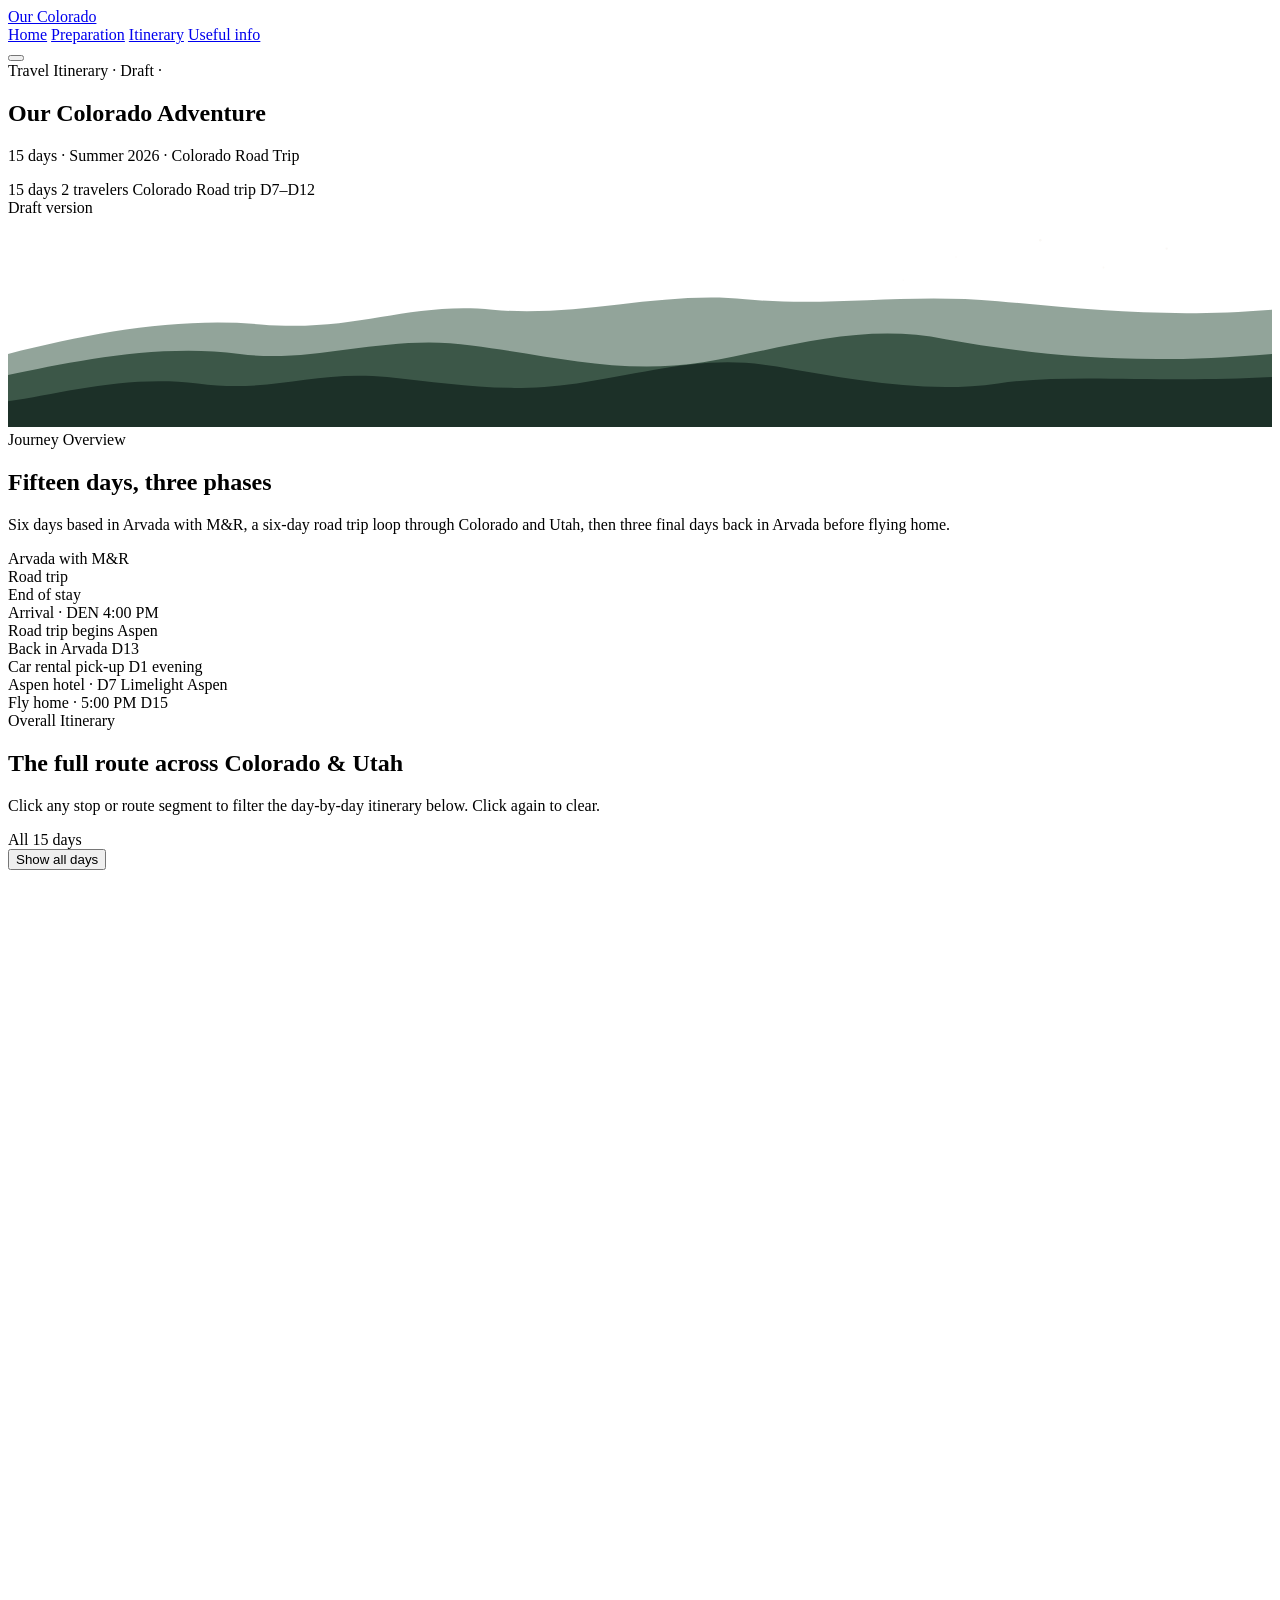
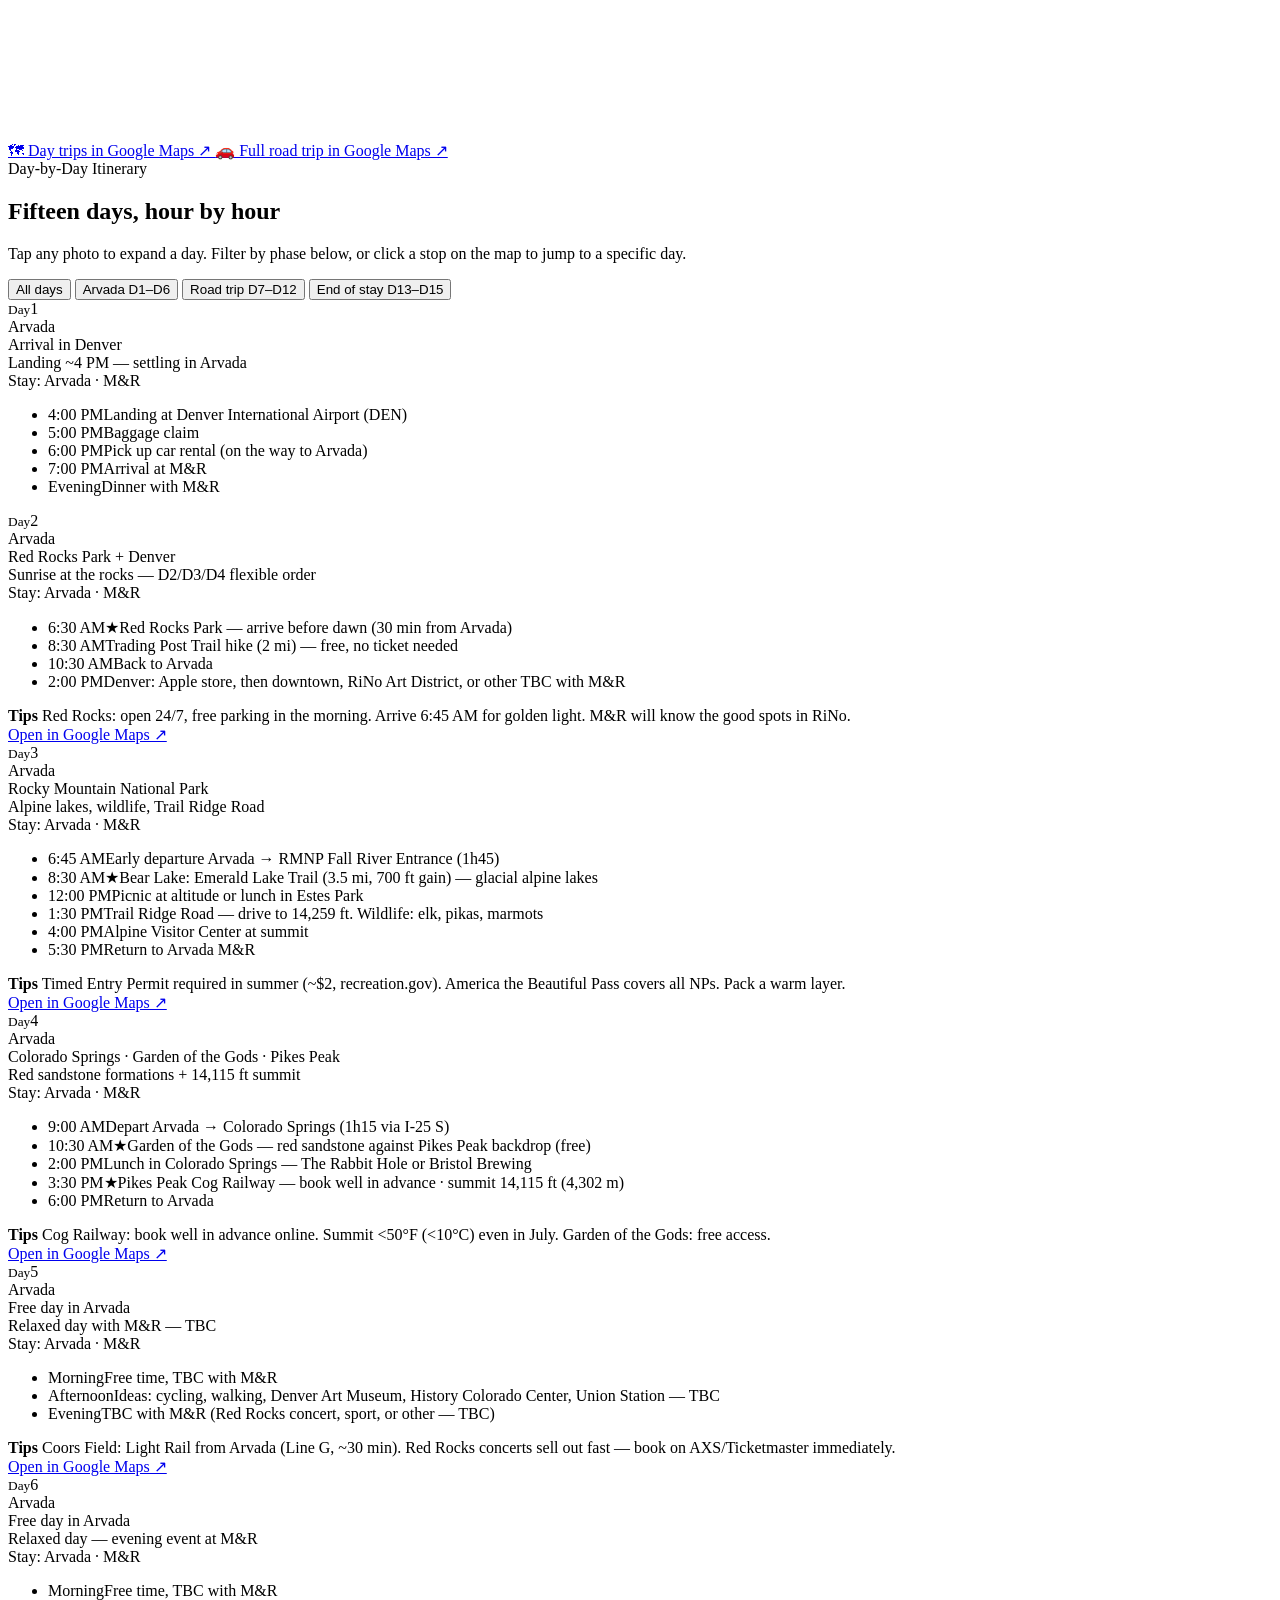
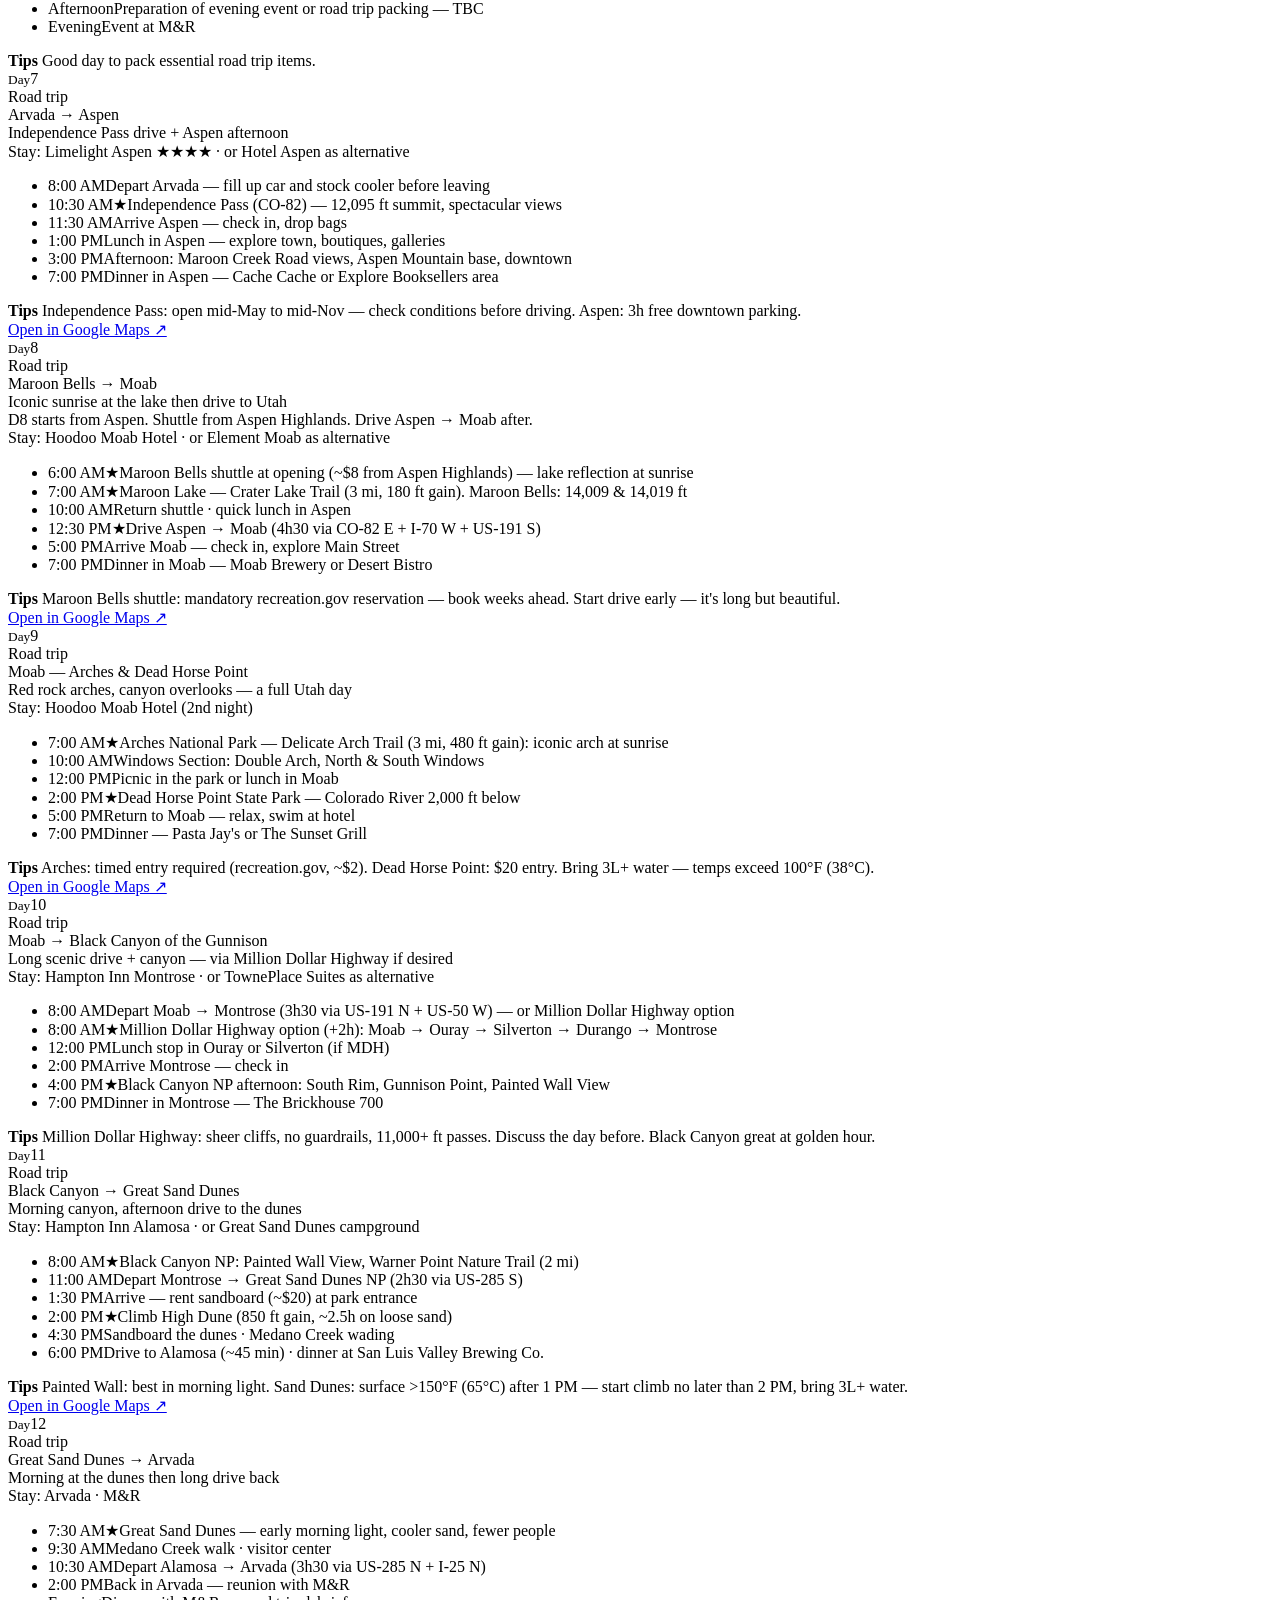
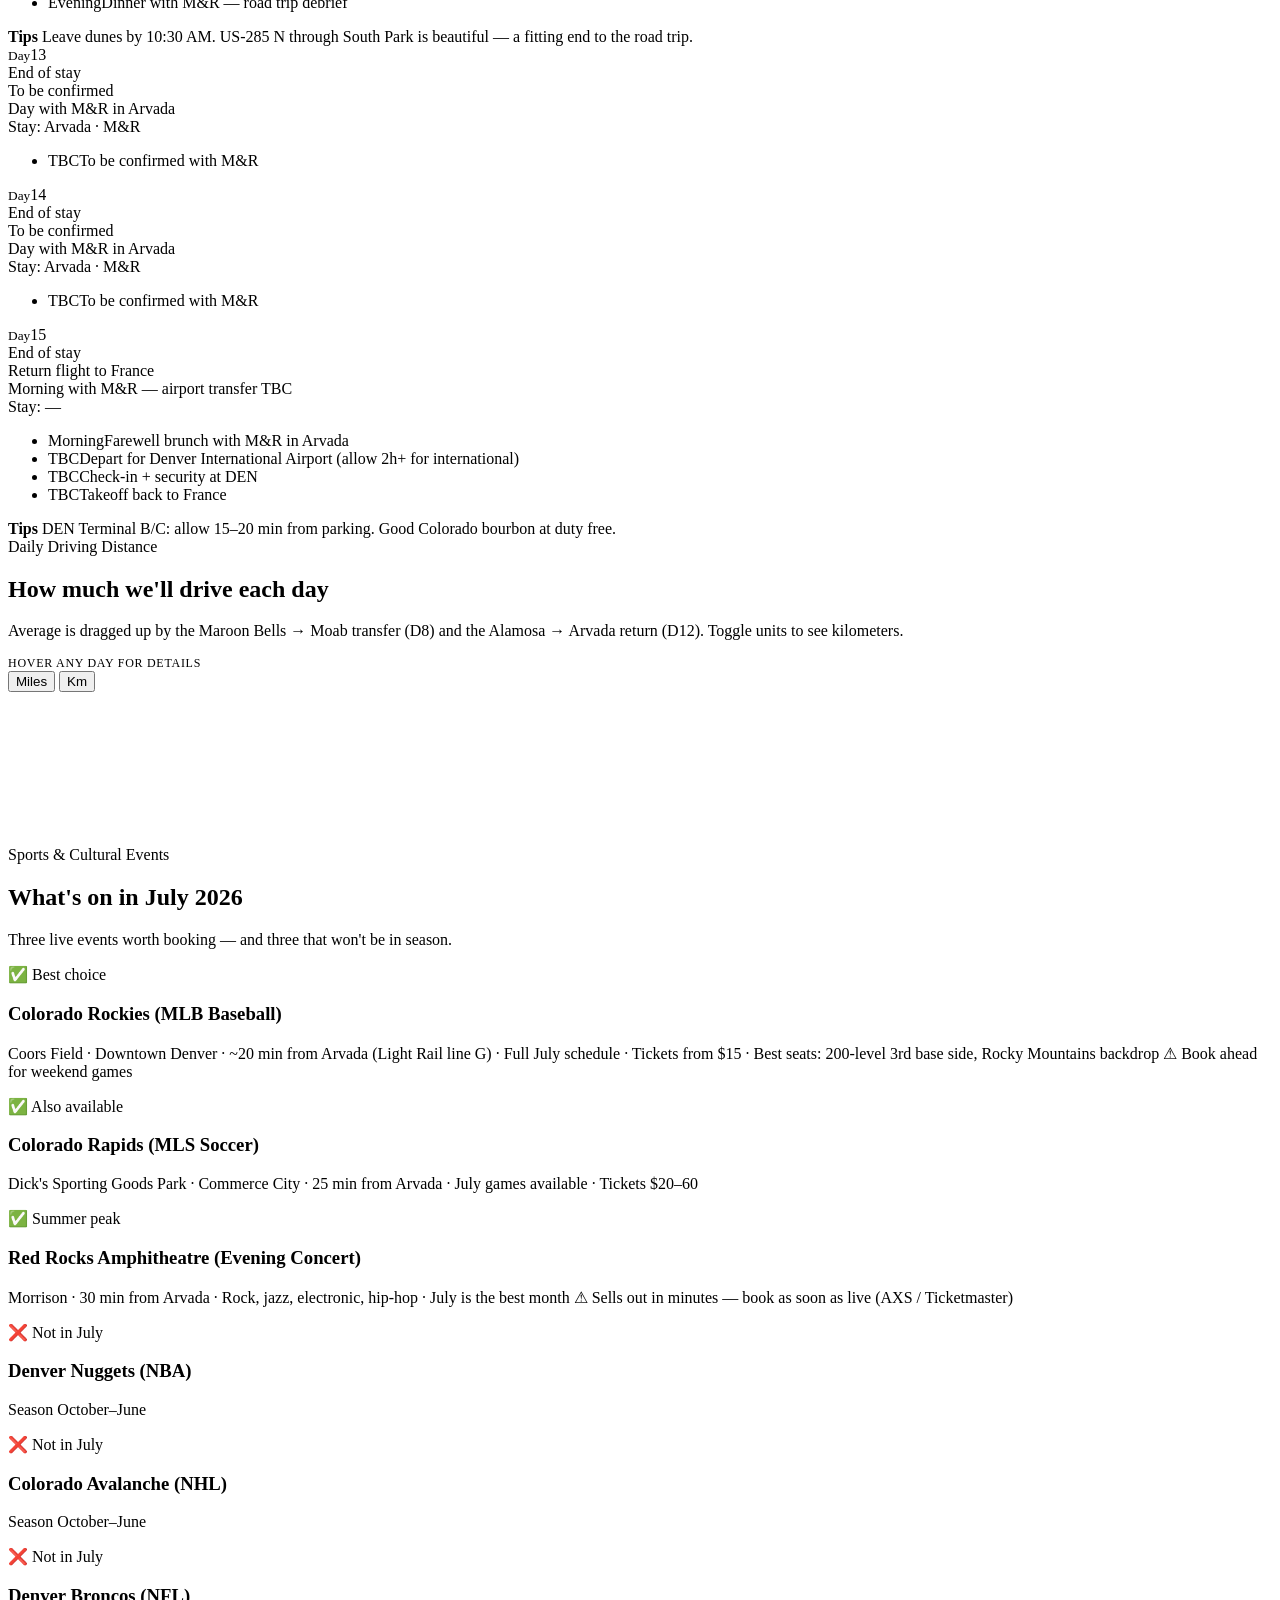
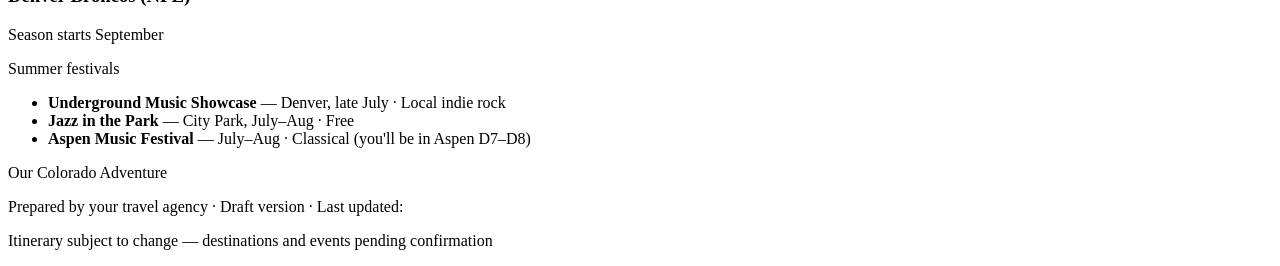
==== itinerary.html @ 0f104314 "Add files via upload" ====
<!DOCTYPE html>
<html lang="en">
<head>
  <meta charset="UTF-8">
  <meta name="viewport" content="width=device-width, initial-scale=1.0">
  <title>Our Colorado Adventure — Itinerary</title>
  <link rel="stylesheet" href="css/tokens.css">
  <link rel="stylesheet" href="css/global.css">
  <link rel="stylesheet" href="css/itinerary.css">
</head>
<body>

  <!-- ================== SHARED NAVIGATION ================== -->
  <header class="site-nav" id="site-nav">
    <div class="nav-inner">
      <a href="index.html" class="nav-brand">Our Colorado</a>
      <nav class="nav-links">
        <a href="index.html" class="nav-link">Home</a>
        <a href="preparation.html" class="nav-link">Preparation</a>
        <a href="itinerary.html" class="nav-link nav-link--active">Itinerary</a>
        <a href="useful-info.html" class="nav-link">Useful info</a>
      </nav>
      <button class="nav-hamburger" id="nav-hamburger" aria-label="Menu">
        <span></span><span></span><span></span>
      </button>
    </div>
  </header>

  <!-- ================== HERO ================== -->
  <section class="hero">
    <div class="hero-inner">
      <div class="hero-eyebrow">Travel Itinerary · Draft · <span data-auto-date></span></div>
      <h1>Our Colorado Adventure</h1>
      <p class="hero-subtitle">15 days · Summer 2026 · Colorado Road Trip</p>
      <div class="hero-chips">
        <span class="hero-chip">15 days</span>
        <span class="hero-chip">2 travelers</span>
        <span class="hero-chip">Colorado</span>
        <span class="hero-chip">Road trip D7–D12</span>
      </div>
      <div><span class="hero-badge">Draft version</span></div>
    </div>

    <!-- Layered ridgeline silhouette
         Back ridge: most desaturated/lightest; mid; front: darkest pine -->
    <svg class="hero-mountains" viewBox="0 0 1200 200" preserveAspectRatio="xMidYMax slice" aria-hidden="true">
      <!-- Faint stars -->
      <circle cx="980" cy="22" r="1.2" fill="#F5F2EC" opacity="0.55"/>
      <circle cx="1040" cy="48" r="0.9" fill="#F5F2EC" opacity="0.4"/>
      <circle cx="900" cy="38" r="0.7" fill="#F5F2EC" opacity="0.35"/>
      <circle cx="1100" cy="30" r="1.1" fill="#F5F2EC" opacity="0.5"/>
      <circle cx="850" cy="60" r="0.6" fill="#F5F2EC" opacity="0.3"/>

      <!-- Back ridge (lightest, farthest) — rolling silhouette -->
      <path d="M0 130
               C 80 110, 160 95, 240 102
               C 330 110, 380 80, 460 88
               C 540 96, 620 70, 700 78
               C 780 86, 850 72, 940 80
               C 1030 88, 1100 96, 1200 88
               L 1200 200 L 0 200 Z"
            fill="#3A5A48" opacity="0.55"/>

      <!-- Mid ridge -->
      <path d="M0 150
               C 60 138, 140 120, 220 130
               C 290 140, 360 110, 440 122
               C 520 132, 580 150, 660 138
               C 740 124, 810 100, 890 116
               C 970 130, 1060 142, 1200 130
               L 1200 200 L 0 200 Z"
            fill="#2D4A3A" opacity="0.85"/>

      <!-- Front ridge (darkest pine) — gentle, organic Colorado peaks -->
      <path d="M0 175
               C 50 168, 110 150, 180 158
               C 250 168, 290 145, 360 152
               C 420 158, 470 168, 540 158
               C 610 148, 660 130, 730 142
               C 800 154, 870 168, 940 158
               C 1010 148, 1090 158, 1200 152
               L 1200 200 L 0 200 Z"
            fill="#1C3028"/>
    </svg>
  </section>

  <!-- ================== JOURNEY OVERVIEW ================== -->
  <section class="section">
    <div class="page-wrap">
      <div class="section-eyebrow">Journey Overview</div>
      <h2 class="section-title">Fifteen days, three phases</h2>
      <p class="section-sub">Six days based in Arvada with M&amp;R, a six-day road trip loop through Colorado and Utah, then three final days back in Arvada before flying home.</p>

      <div class="overview-card">
        <div class="overview-legend">
          <div class="overview-legend-item">
            <span class="legend-swatch" style="background: var(--color-phase-arvada);"></span>
            Arvada with M&amp;R
          </div>
          <div class="overview-legend-item">
            <span class="legend-swatch" style="background: var(--color-phase-rt);"></span>
            Road trip
          </div>
          <div class="overview-legend-item">
            <span class="legend-swatch" style="background: var(--color-phase-fin);"></span>
            End of stay
          </div>
        </div>

        <div class="timeline-strip-wrap">
          <!-- Above-strip annotations -->
          <div class="timeline-annotation timeline-annotation--above" style="left: 3.3%;">
            <span class="label">Arrival · DEN</span>
            <span class="sub">4:00 PM</span>
            <span class="conn"></span>
          </div>
          <div class="timeline-annotation timeline-annotation--above" style="left: 43.3%;">
            <span class="label">Road trip begins</span>
            <span class="sub">Aspen</span>
            <span class="conn"></span>
          </div>
          <div class="timeline-annotation timeline-annotation--above" style="left: 86.6%;">
            <span class="label">Back in Arvada</span>
            <span class="sub">D13</span>
            <span class="conn"></span>
          </div>

          <!-- The strip -->
          <div class="timeline-strip">
            <div class="timeline-segment phase-arvada" style="flex: 6;"></div>
            <div class="timeline-segment phase-rt" style="flex: 6;"></div>
            <div class="timeline-segment phase-fin" style="flex: 3;"></div>
          </div>

          <!-- Below-strip annotations -->
          <div class="timeline-annotation timeline-annotation--below" style="left: 3.3%;">
            <span class="conn"></span>
            <span class="label">Car rental pick-up</span>
            <span class="sub">D1 evening</span>
          </div>
          <div class="timeline-annotation timeline-annotation--below" style="left: 43.3%;">
            <span class="conn"></span>
            <span class="label">Aspen hotel · D7</span>
            <span class="sub">Limelight Aspen</span>
          </div>
          <div class="timeline-annotation timeline-annotation--below" style="left: 96.6%;">
            <span class="conn"></span>
            <span class="label">Fly home · 5:00 PM</span>
            <span class="sub">D15</span>
          </div>
        </div>
      </div>
    </div>
  </section>

  <!-- ================== OVERALL ITINERARY — MAP ================== -->
  <section class="section">
    <div class="page-wrap">
      <div class="section-eyebrow">Overall Itinerary</div>
      <h2 class="section-title">The full route across Colorado &amp; Utah</h2>
      <p class="section-sub">Click any stop or route segment to filter the day-by-day itinerary below. Click again to clear.</p>

      <div class="map-card">
        <div class="map-header">
          <div class="map-filter-status" id="map-filter-status">All 15 days</div>
          <button class="map-clear-btn" id="map-clear-btn">Show all days</button>
        </div>

        <div class="map-svg-wrap">
          <svg id="map-svg" class="map-svg" viewBox="0 0 700 480" preserveAspectRatio="xMidYMid meet" aria-label="Colorado road trip map"></svg>
          <div class="map-tooltip" id="map-tooltip"></div>
        </div>

        <div class="map-actions">
          <a class="btn-cta" href="https://www.google.com/maps/dir/Arvada,+CO/Red+Rocks+Park+and+Amphitheatre,+Morrison,+CO/Rocky+Mountain+National+Park,+CO/Garden+of+the+Gods,+Colorado+Springs,+CO/Pikes+Peak,+CO/RiNo+Art+District,+Denver,+CO" target="_blank" rel="noopener">
            🗺 Day trips in Google Maps ↗
          </a>
          <a class="btn-cta" href="https://www.google.com/maps/dir/Arvada,+CO/Aspen,+CO/Moab,+UT/Montrose,+CO/Great+Sand+Dunes+National+Park,+CO/Arvada,+CO" target="_blank" rel="noopener">
            🚗 Full road trip in Google Maps ↗
          </a>
        </div>
      </div>
    </div>
  </section>

  <!-- ================== DAY-BY-DAY ITINERARY ================== -->
  <section class="section">
    <div class="page-wrap">
      <div class="section-eyebrow">Day-by-Day Itinerary</div>
      <h2 class="section-title">Fifteen days, hour by hour</h2>
      <p class="section-sub">Tap any photo to expand a day. Filter by phase below, or click a stop on the map to jump to a specific day.</p>

      <div class="day-filter-tabs">
        <button class="day-tab is-active" data-phase="all">All days</button>
        <button class="day-tab" data-phase="arvada"><span class="dot"></span>Arvada D1–D6</button>
        <button class="day-tab" data-phase="rt"><span class="dot"></span>Road trip D7–D12</button>
        <button class="day-tab" data-phase="fin"><span class="dot"></span>End of stay D13–D15</button>
      </div>

      <div class="day-cards">

        <!-- D1 -->
        <article class="day-card" data-day="D1" data-phase="arvada">
          <div class="day-photo" style="background-image: url('https://lh3.googleusercontent.com/place-photos/AL8-SNGPjZTAmgDMTCh2Uh4zUBbEW9FEdG319eKpd_ZSq_CXxBXPswYUlsSSQDkHZpy9_k69V4WJGmw_9cv84kCZPvvksz0fxWl7tozIE6Bw171c9zNcbIZ_ZhPvVHn7d7oqNj_LjmWJ_z4Zjhoe=s800-w800-h600');">
            <div class="day-photo-overlay">
              <div class="day-num"><small>Day</small>1</div>
              <div class="day-title-block">
                <span class="day-phase-tag">Arvada</span>
                <div class="day-title">Arrival in Denver</div>
                <div class="day-subtitle-mini">Landing ~4 PM — settling in Arvada</div>
              </div>
            </div>
          </div>
          <div class="day-content">
            <div class="day-accommodation"><span class="acc-label">Stay:</span> Arvada · M&amp;R</div>
            <ul class="day-timeline">
              <li><span class="time">4:00 PM</span><span>Landing at Denver International Airport (DEN)</span></li>
              <li><span class="time">5:00 PM</span><span>Baggage claim</span></li>
              <li><span class="time">6:00 PM</span><span>Pick up car rental (on the way to Arvada)</span></li>
              <li><span class="time">7:00 PM</span><span>Arrival at M&amp;R</span></li>
              <li><span class="time">Evening</span><span>Dinner with M&amp;R</span></li>
            </ul>
          </div>
        </article>

        <!-- D2 -->
        <article class="day-card" data-day="D2" data-phase="arvada">
          <div class="day-photo" style="background-image: url('https://lh3.googleusercontent.com/place-photos/AL8-SNF-_3m1YZYwTNk_L1HzystuEpxEaFXbTUtXSsPgRkFWYl010BjqRehANi0SvCO5rOmgd_c19ymFWxeaBGpqeMgAnqDGDIF9atSdskocRbFySDwg_fb5UnSjHBVGFLXupS3M6ZYYxRPUPCcjiQ=s800-w800-h600');">
            <div class="day-photo-overlay">
              <div class="day-num"><small>Day</small>2</div>
              <div class="day-title-block">
                <span class="day-phase-tag">Arvada</span>
                <div class="day-title">Red Rocks Park + Denver</div>
                <div class="day-subtitle-mini">Sunrise at the rocks — D2/D3/D4 flexible order</div>
              </div>
            </div>
          </div>
          <div class="day-content">
            <div class="day-accommodation"><span class="acc-label">Stay:</span> Arvada · M&amp;R</div>
            <ul class="day-timeline">
              <li><span class="time">6:30 AM</span><span><span class="highlight">★</span>Red Rocks Park — arrive before dawn (30 min from Arvada)</span></li>
              <li><span class="time">8:30 AM</span><span>Trading Post Trail hike (2 mi) — free, no ticket needed</span></li>
              <li><span class="time">10:30 AM</span><span>Back to Arvada</span></li>
              <li><span class="time">2:00 PM</span><span>Denver: Apple store, then downtown, RiNo Art District, or other TBC with M&amp;R</span></li>
            </ul>
            <div class="day-tips">
              <strong>Tips</strong>
              Red Rocks: open 24/7, free parking in the morning. Arrive 6:45 AM for golden light. M&amp;R will know the good spots in RiNo.
              <br><a class="day-maps-link" href="https://maps.google.com/?cid=8972268900862187181" target="_blank" rel="noopener">Open in Google Maps ↗</a>
            </div>
          </div>
        </article>

        <!-- D3 -->
        <article class="day-card" data-day="D3" data-phase="arvada">
          <div class="day-photo" style="background-image: url('https://lh3.googleusercontent.com/place-photos/AL8-SNFyfsiYWB7g34empZGadXqdhTvGH3p9NKg1A3OcDmsqR9U800uwfdZONkzIRSJK5DDl4eqSgsKi9v8O6mgxBh_8h4NsRlt7LE9-ld60bB21nMC5mjVUwNTR01NFjz0epKydhYqgyRTFla7-wQ=s800-w800-h600');">
            <div class="day-photo-overlay">
              <div class="day-num"><small>Day</small>3</div>
              <div class="day-title-block">
                <span class="day-phase-tag">Arvada</span>
                <div class="day-title">Rocky Mountain National Park</div>
                <div class="day-subtitle-mini">Alpine lakes, wildlife, Trail Ridge Road</div>
              </div>
            </div>
          </div>
          <div class="day-content">
            <div class="day-accommodation"><span class="acc-label">Stay:</span> Arvada · M&amp;R</div>
            <ul class="day-timeline">
              <li><span class="time">6:45 AM</span><span>Early departure Arvada → RMNP Fall River Entrance (1h45)</span></li>
              <li><span class="time">8:30 AM</span><span><span class="highlight">★</span>Bear Lake: Emerald Lake Trail (3.5 mi, 700 ft gain) — glacial alpine lakes</span></li>
              <li><span class="time">12:00 PM</span><span>Picnic at altitude or lunch in Estes Park</span></li>
              <li><span class="time">1:30 PM</span><span>Trail Ridge Road — drive to 14,259 ft. Wildlife: elk, pikas, marmots</span></li>
              <li><span class="time">4:00 PM</span><span>Alpine Visitor Center at summit</span></li>
              <li><span class="time">5:30 PM</span><span>Return to Arvada M&amp;R</span></li>
            </ul>
            <div class="day-tips">
              <strong>Tips</strong>
              Timed Entry Permit required in summer (~$2, recreation.gov). America the Beautiful Pass covers all NPs. Pack a warm layer.
              <br><a class="day-maps-link" href="https://maps.google.com/?cid=18025638007915053591" target="_blank" rel="noopener">Open in Google Maps ↗</a>
            </div>
          </div>
        </article>

        <!-- D4 -->
        <article class="day-card" data-day="D4" data-phase="arvada">
          <div class="day-photo" style="background-image: url('https://lh3.googleusercontent.com/place-photos/AL8-SNFp8Cb_M___iJB1n5oKbxOrIZvO6XH5oVuJwAsduhczkDIkpNzsGz9i8MVzNZGWCsagAUSegvXlPkKdmBFePh5NDgXaMZ6h1wmsWZfkTpLQU6xN4hVkKbO03i_CpjpfAQCHOwEwlZ6Ry551=s800-w800-h600');">
            <div class="day-photo-overlay">
              <div class="day-num"><small>Day</small>4</div>
              <div class="day-title-block">
                <span class="day-phase-tag">Arvada</span>
                <div class="day-title">Colorado Springs · Garden of the Gods · Pikes Peak</div>
                <div class="day-subtitle-mini">Red sandstone formations + 14,115 ft summit</div>
              </div>
            </div>
          </div>
          <div class="day-content">
            <div class="day-accommodation"><span class="acc-label">Stay:</span> Arvada · M&amp;R</div>
            <ul class="day-timeline">
              <li><span class="time">9:00 AM</span><span>Depart Arvada → Colorado Springs (1h15 via I-25 S)</span></li>
              <li><span class="time">10:30 AM</span><span><span class="highlight">★</span>Garden of the Gods — red sandstone against Pikes Peak backdrop (free)</span></li>
              <li><span class="time">2:00 PM</span><span>Lunch in Colorado Springs — The Rabbit Hole or Bristol Brewing</span></li>
              <li><span class="time">3:30 PM</span><span><span class="highlight">★</span>Pikes Peak Cog Railway — book well in advance · summit 14,115 ft (4,302 m)</span></li>
              <li><span class="time">6:00 PM</span><span>Return to Arvada</span></li>
            </ul>
            <div class="day-tips">
              <strong>Tips</strong>
              Cog Railway: book well in advance online. Summit &lt;50°F (&lt;10°C) even in July. Garden of the Gods: free access.
              <br><a class="day-maps-link" href="https://maps.google.com/?cid=354059590679096747" target="_blank" rel="noopener">Open in Google Maps ↗</a>
            </div>
          </div>
        </article>

        <!-- D5 -->
        <article class="day-card" data-day="D5" data-phase="arvada">
          <div class="day-photo" style="background-image: url('https://lh3.googleusercontent.com/place-photos/AL8-SNGPjZTAmgDMTCh2Uh4zUBbEW9FEdG319eKpd_ZSq_CXxBXPswYUlsSSQDkHZpy9_k69V4WJGmw_9cv84kCZPvvksz0fxWl7tozIE6Bw171c9zNcbIZ_ZhPvVHn7d7oqNj_LjmWJ_z4Zjhoe=s800-w800-h600');">
            <div class="day-photo-overlay">
              <div class="day-num"><small>Day</small>5</div>
              <div class="day-title-block">
                <span class="day-phase-tag">Arvada</span>
                <div class="day-title">Free day in Arvada</div>
                <div class="day-subtitle-mini">Relaxed day with M&amp;R — TBC</div>
              </div>
            </div>
          </div>
          <div class="day-content">
            <div class="day-accommodation"><span class="acc-label">Stay:</span> Arvada · M&amp;R</div>
            <ul class="day-timeline">
              <li><span class="time">Morning</span><span>Free time, TBC with M&amp;R</span></li>
              <li><span class="time">Afternoon</span><span>Ideas: cycling, walking, Denver Art Museum, History Colorado Center, Union Station — TBC</span></li>
              <li><span class="time">Evening</span><span>TBC with M&amp;R (Red Rocks concert, sport, or other — TBC)</span></li>
            </ul>
            <div class="day-tips">
              <strong>Tips</strong>
              Coors Field: Light Rail from Arvada (Line G, ~30 min). Red Rocks concerts sell out fast — book on AXS/Ticketmaster immediately.
              <br><a class="day-maps-link" href="https://maps.google.com/?cid=15868884246367364344" target="_blank" rel="noopener">Open in Google Maps ↗</a>
            </div>
          </div>
        </article>

        <!-- D6 -->
        <article class="day-card" data-day="D6" data-phase="arvada">
          <div class="day-photo" style="background-image: url('https://lh3.googleusercontent.com/place-photos/AL8-SNESErL4e0sf2qsr014XbmbzZowC2fE5rbct7sSrOQxTMa-YPVrhBajH72bkm_u-uwpfbwfNkUpBw2bI6SH7ml9JDhDXO3wXOcOU3GJa2-YS3bXxXymk-flhClCc9o8mqvR1HNcM_DNw5w_ZwOc=s800-w800-h600');">
            <div class="day-photo-overlay">
              <div class="day-num"><small>Day</small>6</div>
              <div class="day-title-block">
                <span class="day-phase-tag">Arvada</span>
                <div class="day-title">Free day in Arvada</div>
                <div class="day-subtitle-mini">Relaxed day — evening event at M&amp;R</div>
              </div>
            </div>
          </div>
          <div class="day-content">
            <div class="day-accommodation"><span class="acc-label">Stay:</span> Arvada · M&amp;R</div>
            <ul class="day-timeline">
              <li><span class="time">Morning</span><span>Free time, TBC with M&amp;R</span></li>
              <li><span class="time">Afternoon</span><span>Preparation of evening event or road trip packing — TBC</span></li>
              <li><span class="time">Evening</span><span>Event at M&amp;R</span></li>
            </ul>
            <div class="day-tips">
              <strong>Tips</strong>
              Good day to pack essential road trip items.
            </div>
          </div>
        </article>

        <!-- D7 -->
        <article class="day-card" data-day="D7" data-phase="rt">
          <div class="day-photo" style="background-image: url('https://lh3.googleusercontent.com/place-photos/AL8-SNEmMJIP0wVaTaCYg7udDwh3VOE4aXk-sHx8jN1AO1TTWSXNOdBjB-GcZIXdFqjsoTOCmbmPuuoYlAPj_cAnv1wPfDEgrref4kv1WmXh9R1ua5Ba9RRECiAtMfVcvs8-ZKLwlRT7jAiUZfiOtA=s800-w800-h600');">
            <div class="day-photo-overlay">
              <div class="day-num"><small>Day</small>7</div>
              <div class="day-title-block">
                <span class="day-phase-tag">Road trip</span>
                <div class="day-title">Arvada → Aspen</div>
                <div class="day-subtitle-mini">Independence Pass drive + Aspen afternoon</div>
              </div>
            </div>
          </div>
          <div class="day-content">
            <div class="day-accommodation"><span class="acc-label">Stay:</span> Limelight Aspen ★★★★ · or Hotel Aspen as alternative</div>
            <ul class="day-timeline">
              <li><span class="time">8:00 AM</span><span>Depart Arvada — fill up car and stock cooler before leaving</span></li>
              <li><span class="time">10:30 AM</span><span><span class="highlight">★</span>Independence Pass (CO-82) — 12,095 ft summit, spectacular views</span></li>
              <li><span class="time">11:30 AM</span><span>Arrive Aspen — check in, drop bags</span></li>
              <li><span class="time">1:00 PM</span><span>Lunch in Aspen — explore town, boutiques, galleries</span></li>
              <li><span class="time">3:00 PM</span><span>Afternoon: Maroon Creek Road views, Aspen Mountain base, downtown</span></li>
              <li><span class="time">7:00 PM</span><span>Dinner in Aspen — Cache Cache or Explore Booksellers area</span></li>
            </ul>
            <div class="day-tips">
              <strong>Tips</strong>
              Independence Pass: open mid-May to mid-Nov — check conditions before driving. Aspen: 3h free downtown parking.
              <br><a class="day-maps-link" href="https://maps.google.com/?cid=14628577093097438748" target="_blank" rel="noopener">Open in Google Maps ↗</a>
            </div>
          </div>
        </article>

        <!-- D8 -->
        <article class="day-card" data-day="D8" data-phase="rt">
          <div class="day-photo" style="background-image: url('https://lh3.googleusercontent.com/place-photos/AL8-SNEmMJIP0wVaTaCYg7udDwh3VOE4aXk-sHx8jN1AO1TTWSXNOdBjB-GcZIXdFqjsoTOCmbmPuuoYlAPj_cAnv1wPfDEgrref4kv1WmXh9R1ua5Ba9RRECiAtMfVcvs8-ZKLwlRT7jAiUZfiOtA=s800-w800-h600');">
            <div class="day-photo-overlay">
              <div class="day-num"><small>Day</small>8</div>
              <div class="day-title-block">
                <span class="day-phase-tag">Road trip</span>
                <div class="day-title">Maroon Bells → Moab</div>
                <div class="day-subtitle-mini">Iconic sunrise at the lake then drive to Utah</div>
              </div>
            </div>
          </div>
          <div class="day-content">
            <div class="day-note">D8 starts from Aspen. Shuttle from Aspen Highlands. Drive Aspen → Moab after.</div>
            <div class="day-accommodation"><span class="acc-label">Stay:</span> Hoodoo Moab Hotel · or Element Moab as alternative</div>
            <ul class="day-timeline">
              <li><span class="time">6:00 AM</span><span><span class="highlight">★</span>Maroon Bells shuttle at opening (~$8 from Aspen Highlands) — lake reflection at sunrise</span></li>
              <li><span class="time">7:00 AM</span><span><span class="highlight">★</span>Maroon Lake — Crater Lake Trail (3 mi, 180 ft gain). Maroon Bells: 14,009 &amp; 14,019 ft</span></li>
              <li><span class="time">10:00 AM</span><span>Return shuttle · quick lunch in Aspen</span></li>
              <li><span class="time">12:30 PM</span><span><span class="highlight">★</span>Drive Aspen → Moab (4h30 via CO-82 E + I-70 W + US-191 S)</span></li>
              <li><span class="time">5:00 PM</span><span>Arrive Moab — check in, explore Main Street</span></li>
              <li><span class="time">7:00 PM</span><span>Dinner in Moab — Moab Brewery or Desert Bistro</span></li>
            </ul>
            <div class="day-tips">
              <strong>Tips</strong>
              Maroon Bells shuttle: mandatory recreation.gov reservation — book weeks ahead. Start drive early — it's long but beautiful.
              <br><a class="day-maps-link" href="https://maps.google.com/?cid=3098353913372031943" target="_blank" rel="noopener">Open in Google Maps ↗</a>
            </div>
          </div>
        </article>

        <!-- D9 -->
        <article class="day-card" data-day="D9" data-phase="rt">
          <div class="day-photo" style="background-image: url('https://lh3.googleusercontent.com/place-photos/AL8-SNE9Zi7FwtoMDgfyAivOCVJIA14dTUiVaJ1H_2e6ZSG4nPLqfj1hTObt8XqHy8SXcs7ahoyDkLQjbdSbbrc9JQPO7meJ5zlIsIPq2CZtP8vWMN3JdGax19oxOvLgS8CJqXdqNrNNls1suAQ8xnQ=s800-w800-h600');">
            <div class="day-photo-overlay">
              <div class="day-num"><small>Day</small>9</div>
              <div class="day-title-block">
                <span class="day-phase-tag">Road trip</span>
                <div class="day-title">Moab — Arches &amp; Dead Horse Point</div>
                <div class="day-subtitle-mini">Red rock arches, canyon overlooks — a full Utah day</div>
              </div>
            </div>
          </div>
          <div class="day-content">
            <div class="day-accommodation"><span class="acc-label">Stay:</span> Hoodoo Moab Hotel (2nd night)</div>
            <ul class="day-timeline">
              <li><span class="time">7:00 AM</span><span><span class="highlight">★</span>Arches National Park — Delicate Arch Trail (3 mi, 480 ft gain): iconic arch at sunrise</span></li>
              <li><span class="time">10:00 AM</span><span>Windows Section: Double Arch, North &amp; South Windows</span></li>
              <li><span class="time">12:00 PM</span><span>Picnic in the park or lunch in Moab</span></li>
              <li><span class="time">2:00 PM</span><span><span class="highlight">★</span>Dead Horse Point State Park — Colorado River 2,000 ft below</span></li>
              <li><span class="time">5:00 PM</span><span>Return to Moab — relax, swim at hotel</span></li>
              <li><span class="time">7:00 PM</span><span>Dinner — Pasta Jay's or The Sunset Grill</span></li>
            </ul>
            <div class="day-tips">
              <strong>Tips</strong>
              Arches: timed entry required (recreation.gov, ~$2). Dead Horse Point: $20 entry. Bring 3L+ water — temps exceed 100°F (38°C).
              <br><a class="day-maps-link" href="https://maps.google.com/?cid=4553656623816346556" target="_blank" rel="noopener">Open in Google Maps ↗</a>
            </div>
          </div>
        </article>

        <!-- D10 -->
        <article class="day-card" data-day="D10" data-phase="rt">
          <div class="day-photo" style="background-image: url('https://lh3.googleusercontent.com/place-photos/AL8-SNGxeiGMedZ18cHE3blg5yUFHXpe7Mdi564lOZXSQXoQPxDMmD-SrDJ2vmbchS2Q9nsyfkYGl3H1TnemZS0tSs4iyjLK0sFe7lGaUvIWQGMdsM2YaImWRVvPBJe3jxqmRozKzYCAQYwUTlwyOQ=s800-w800-h600');">
            <div class="day-photo-overlay">
              <div class="day-num"><small>Day</small>10</div>
              <div class="day-title-block">
                <span class="day-phase-tag">Road trip</span>
                <div class="day-title">Moab → Black Canyon of the Gunnison</div>
                <div class="day-subtitle-mini">Long scenic drive + canyon — via Million Dollar Highway if desired</div>
              </div>
            </div>
          </div>
          <div class="day-content">
            <div class="day-accommodation"><span class="acc-label">Stay:</span> Hampton Inn Montrose · or TownePlace Suites as alternative</div>
            <ul class="day-timeline">
              <li><span class="time">8:00 AM</span><span>Depart Moab → Montrose (3h30 via US-191 N + US-50 W) — or Million Dollar Highway option</span></li>
              <li><span class="time">8:00 AM</span><span><span class="highlight">★</span>Million Dollar Highway option (+2h): Moab → Ouray → Silverton → Durango → Montrose</span></li>
              <li><span class="time">12:00 PM</span><span>Lunch stop in Ouray or Silverton (if MDH)</span></li>
              <li><span class="time">2:00 PM</span><span>Arrive Montrose — check in</span></li>
              <li><span class="time">4:00 PM</span><span><span class="highlight">★</span>Black Canyon NP afternoon: South Rim, Gunnison Point, Painted Wall View</span></li>
              <li><span class="time">7:00 PM</span><span>Dinner in Montrose — The Brickhouse 700</span></li>
            </ul>
            <div class="day-tips">
              <strong>Tips</strong>
              Million Dollar Highway: sheer cliffs, no guardrails, 11,000+ ft passes. Discuss the day before. Black Canyon great at golden hour.
            </div>
          </div>
        </article>

        <!-- D11 -->
        <article class="day-card" data-day="D11" data-phase="rt">
          <div class="day-photo" style="background-image: url('https://lh3.googleusercontent.com/place-photos/AL8-SNE9Zi7FwtoMDgfyAivOCVJIA14dTUiVaJ1H_2e6ZSG4nPLqfj1hTObt8XqHy8SXcs7ahoyDkLQjbdSbbrc9JQPO7meJ5zlIsIPq2CZtP8vWMN3JdGax19oxOvLgS8CJqXdqNrNNls1suAQ8xnQ=s800-w800-h600');">
            <div class="day-photo-overlay">
              <div class="day-num"><small>Day</small>11</div>
              <div class="day-title-block">
                <span class="day-phase-tag">Road trip</span>
                <div class="day-title">Black Canyon → Great Sand Dunes</div>
                <div class="day-subtitle-mini">Morning canyon, afternoon drive to the dunes</div>
              </div>
            </div>
          </div>
          <div class="day-content">
            <div class="day-accommodation"><span class="acc-label">Stay:</span> Hampton Inn Alamosa · or Great Sand Dunes campground</div>
            <ul class="day-timeline">
              <li><span class="time">8:00 AM</span><span><span class="highlight">★</span>Black Canyon NP: Painted Wall View, Warner Point Nature Trail (2 mi)</span></li>
              <li><span class="time">11:00 AM</span><span>Depart Montrose → Great Sand Dunes NP (2h30 via US-285 S)</span></li>
              <li><span class="time">1:30 PM</span><span>Arrive — rent sandboard (~$20) at park entrance</span></li>
              <li><span class="time">2:00 PM</span><span><span class="highlight">★</span>Climb High Dune (850 ft gain, ~2.5h on loose sand)</span></li>
              <li><span class="time">4:30 PM</span><span>Sandboard the dunes · Medano Creek wading</span></li>
              <li><span class="time">6:00 PM</span><span>Drive to Alamosa (~45 min) · dinner at San Luis Valley Brewing Co.</span></li>
            </ul>
            <div class="day-tips">
              <strong>Tips</strong>
              Painted Wall: best in morning light. Sand Dunes: surface &gt;150°F (65°C) after 1 PM — start climb no later than 2 PM, bring 3L+ water.
              <br><a class="day-maps-link" href="https://maps.google.com/?cid=3735614441309307865" target="_blank" rel="noopener">Open in Google Maps ↗</a>
            </div>
          </div>
        </article>

        <!-- D12 -->
        <article class="day-card" data-day="D12" data-phase="rt">
          <div class="day-photo" style="background-image: url('https://lh3.googleusercontent.com/place-photos/AL8-SNE9Zi7FwtoMDgfyAivOCVJIA14dTUiVaJ1H_2e6ZSG4nPLqfj1hTObt8XqHy8SXcs7ahoyDkLQjbdSbbrc9JQPO7meJ5zlIsIPq2CZtP8vWMN3JdGax19oxOvLgS8CJqXdqNrNNls1suAQ8xnQ=s800-w800-h600');">
            <div class="day-photo-overlay">
              <div class="day-num"><small>Day</small>12</div>
              <div class="day-title-block">
                <span class="day-phase-tag">Road trip</span>
                <div class="day-title">Great Sand Dunes → Arvada</div>
                <div class="day-subtitle-mini">Morning at the dunes then long drive back</div>
              </div>
            </div>
          </div>
          <div class="day-content">
            <div class="day-accommodation"><span class="acc-label">Stay:</span> Arvada · M&amp;R</div>
            <ul class="day-timeline">
              <li><span class="time">7:30 AM</span><span><span class="highlight">★</span>Great Sand Dunes — early morning light, cooler sand, fewer people</span></li>
              <li><span class="time">9:30 AM</span><span>Medano Creek walk · visitor center</span></li>
              <li><span class="time">10:30 AM</span><span>Depart Alamosa → Arvada (3h30 via US-285 N + I-25 N)</span></li>
              <li><span class="time">2:00 PM</span><span>Back in Arvada — reunion with M&amp;R</span></li>
              <li><span class="time">Evening</span><span>Dinner with M&amp;R — road trip debrief</span></li>
            </ul>
            <div class="day-tips">
              <strong>Tips</strong>
              Leave dunes by 10:30 AM. US-285 N through South Park is beautiful — a fitting end to the road trip.
            </div>
          </div>
        </article>

        <!-- D13 -->
        <article class="day-card" data-day="D13" data-phase="fin">
          <div class="day-photo" style="background-image: url('https://lh3.googleusercontent.com/place-photos/AL8-SNGRtmZarTUU-J4Ip6789J0bFm2Tj953BgsLxzphk4hlT4sMV_xJ2ly9va760znFt-FYzHWQ5B1Ykl6mL6woV-Es1fjiB4TJljhcD2X3b3pYWsYIwyX4j1Ny_Ehp8Fla3YZl8XQvb75ypauthQ=s800-w800-h600');">
            <div class="day-photo-overlay">
              <div class="day-num"><small>Day</small>13</div>
              <div class="day-title-block">
                <span class="day-phase-tag">End of stay</span>
                <div class="day-title">To be confirmed</div>
                <div class="day-subtitle-mini">Day with M&amp;R in Arvada</div>
              </div>
            </div>
          </div>
          <div class="day-content">
            <div class="day-accommodation"><span class="acc-label">Stay:</span> Arvada · M&amp;R</div>
            <ul class="day-timeline">
              <li><span class="time">TBC</span><span>To be confirmed with M&amp;R</span></li>
            </ul>
          </div>
        </article>

        <!-- D14 -->
        <article class="day-card" data-day="D14" data-phase="fin">
          <div class="day-photo" style="background-image: url('https://lh3.googleusercontent.com/place-photos/AL8-SNF-_3m1YZYwTNk_L1HzystuEpxEaFXbTUtXSsPgRkFWYl010BjqRehANi0SvCO5rOmgd_c19ymFWxeaBGpqeMgAnqDGDIF9atSdskocRbFySDwg_fb5UnSjHBVGFLXupS3M6ZYYxRPUPCcjiQ=s800-w800-h600');">
            <div class="day-photo-overlay">
              <div class="day-num"><small>Day</small>14</div>
              <div class="day-title-block">
                <span class="day-phase-tag">End of stay</span>
                <div class="day-title">To be confirmed</div>
                <div class="day-subtitle-mini">Day with M&amp;R in Arvada</div>
              </div>
            </div>
          </div>
          <div class="day-content">
            <div class="day-accommodation"><span class="acc-label">Stay:</span> Arvada · M&amp;R</div>
            <ul class="day-timeline">
              <li><span class="time">TBC</span><span>To be confirmed with M&amp;R</span></li>
            </ul>
          </div>
        </article>

        <!-- D15 -->
        <article class="day-card" data-day="D15" data-phase="fin">
          <div class="day-photo" style="background-image: url('https://lh3.googleusercontent.com/place-photos/AL8-SNGPjZTAmgDMTCh2Uh4zUBbEW9FEdG319eKpd_ZSq_CXxBXPswYUlsSSQDkHZpy9_k69V4WJGmw_9cv84kCZPvvksz0fxWl7tozIE6Bw171c9zNcbIZ_ZhPvVHn7d7oqNj_LjmWJ_z4Zjhoe=s800-w800-h600');">
            <div class="day-photo-overlay">
              <div class="day-num"><small>Day</small>15</div>
              <div class="day-title-block">
                <span class="day-phase-tag">End of stay</span>
                <div class="day-title">Return flight to France</div>
                <div class="day-subtitle-mini">Morning with M&amp;R — airport transfer TBC</div>
              </div>
            </div>
          </div>
          <div class="day-content">
            <div class="day-accommodation"><span class="acc-label">Stay:</span> —</div>
            <ul class="day-timeline">
              <li><span class="time">Morning</span><span>Farewell brunch with M&amp;R in Arvada</span></li>
              <li><span class="time">TBC</span><span>Depart for Denver International Airport (allow 2h+ for international)</span></li>
              <li><span class="time">TBC</span><span>Check-in + security at DEN</span></li>
              <li><span class="time">TBC</span><span>Takeoff back to France</span></li>
            </ul>
            <div class="day-tips">
              <strong>Tips</strong>
              DEN Terminal B/C: allow 15–20 min from parking. Good Colorado bourbon at duty free.
            </div>
          </div>
        </article>

      </div>
    </div>
  </section>

  <!-- ================== DAILY DRIVING DISTANCE ================== -->
  <section class="section">
    <div class="page-wrap">
      <div class="section-eyebrow">Daily Driving Distance</div>
      <h2 class="section-title">How much we'll drive each day</h2>
      <p class="section-sub">Average is dragged up by the Maroon Bells → Moab transfer (D8) and the Alamosa → Arvada return (D12). Toggle units to see kilometers.</p>

      <div class="chart-card">
        <div class="chart-header">
          <div style="font-family: var(--font-display); font-size: 12px; font-weight: 500; letter-spacing: 0.06em; text-transform: uppercase; color: var(--color-text-muted);">Hover any day for details</div>
          <div class="unit-toggle">
            <button class="is-active" data-unit="mi">Miles</button>
            <button data-unit="km">Km</button>
          </div>
        </div>
        <div class="chart-svg-wrap">
          <svg id="chart-svg" class="chart-svg" aria-label="Daily driving distance chart"></svg>
          <div class="chart-tooltip" id="chart-tooltip"></div>
        </div>
      </div>
    </div>
  </section>

  <!-- ================== SPORTS & CULTURAL EVENTS ================== -->
  <section class="section">
    <div class="page-wrap">
      <div class="section-eyebrow">Sports &amp; Cultural Events</div>
      <h2 class="section-title">What's on in July 2026</h2>
      <p class="section-sub">Three live events worth booking — and three that won't be in season.</p>

      <div class="events-grid">

        <article class="event-card">
          <div class="event-tag">✅ Best choice</div>
          <h3 class="event-title">Colorado Rockies (MLB Baseball)</h3>
          <p class="event-body">
            Coors Field · Downtown Denver · ~20 min from Arvada (Light Rail line G) · Full July schedule · Tickets from $15 · Best seats: 200-level 3rd base side, Rocky Mountains backdrop
            <span class="event-warn">⚠ Book ahead for weekend games</span>
          </p>
        </article>

        <article class="event-card">
          <div class="event-tag">✅ Also available</div>
          <h3 class="event-title">Colorado Rapids (MLS Soccer)</h3>
          <p class="event-body">
            Dick's Sporting Goods Park · Commerce City · 25 min from Arvada · July games available · Tickets $20–60
          </p>
        </article>

        <article class="event-card">
          <div class="event-tag">✅ Summer peak</div>
          <h3 class="event-title">Red Rocks Amphitheatre (Evening Concert)</h3>
          <p class="event-body">
            Morrison · 30 min from Arvada · Rock, jazz, electronic, hip-hop · July is the best month
            <span class="event-warn">⚠ Sells out in minutes — book as soon as live (AXS / Ticketmaster)</span>
          </p>
        </article>

        <article class="event-card is-unavailable">
          <div class="event-tag">❌ Not in July</div>
          <h3 class="event-title">Denver Nuggets (NBA)</h3>
          <p class="event-body">Season October–June</p>
        </article>

        <article class="event-card is-unavailable">
          <div class="event-tag">❌ Not in July</div>
          <h3 class="event-title">Colorado Avalanche (NHL)</h3>
          <p class="event-body">Season October–June</p>
        </article>

        <article class="event-card is-unavailable">
          <div class="event-tag">❌ Not in July</div>
          <h3 class="event-title">Denver Broncos (NFL)</h3>
          <p class="event-body">Season starts September</p>
        </article>

      </div>

      <div class="events-subtitle">Summer festivals</div>
      <ul class="festivals">
        <li><strong>Underground Music Showcase</strong> — Denver, late July · Local indie rock</li>
        <li><strong>Jazz in the Park</strong> — City Park, July–Aug · Free</li>
        <li><strong>Aspen Music Festival</strong> — July–Aug · Classical (you'll be in Aspen D7–D8)</li>
      </ul>
    </div>
  </section>

  <!-- ================== FOOTER ================== -->
  <footer class="site-footer">
    <p class="footer-accent">Our Colorado Adventure</p>
    <p>Prepared by your travel agency · Draft version · Last updated: <span data-auto-date></span></p>
    <p>Itinerary subject to change — destinations and events pending confirmation</p>
  </footer>

  <script src="js/nav.js"></script>
  <script src="js/itinerary.js"></script>
</body>
</html>
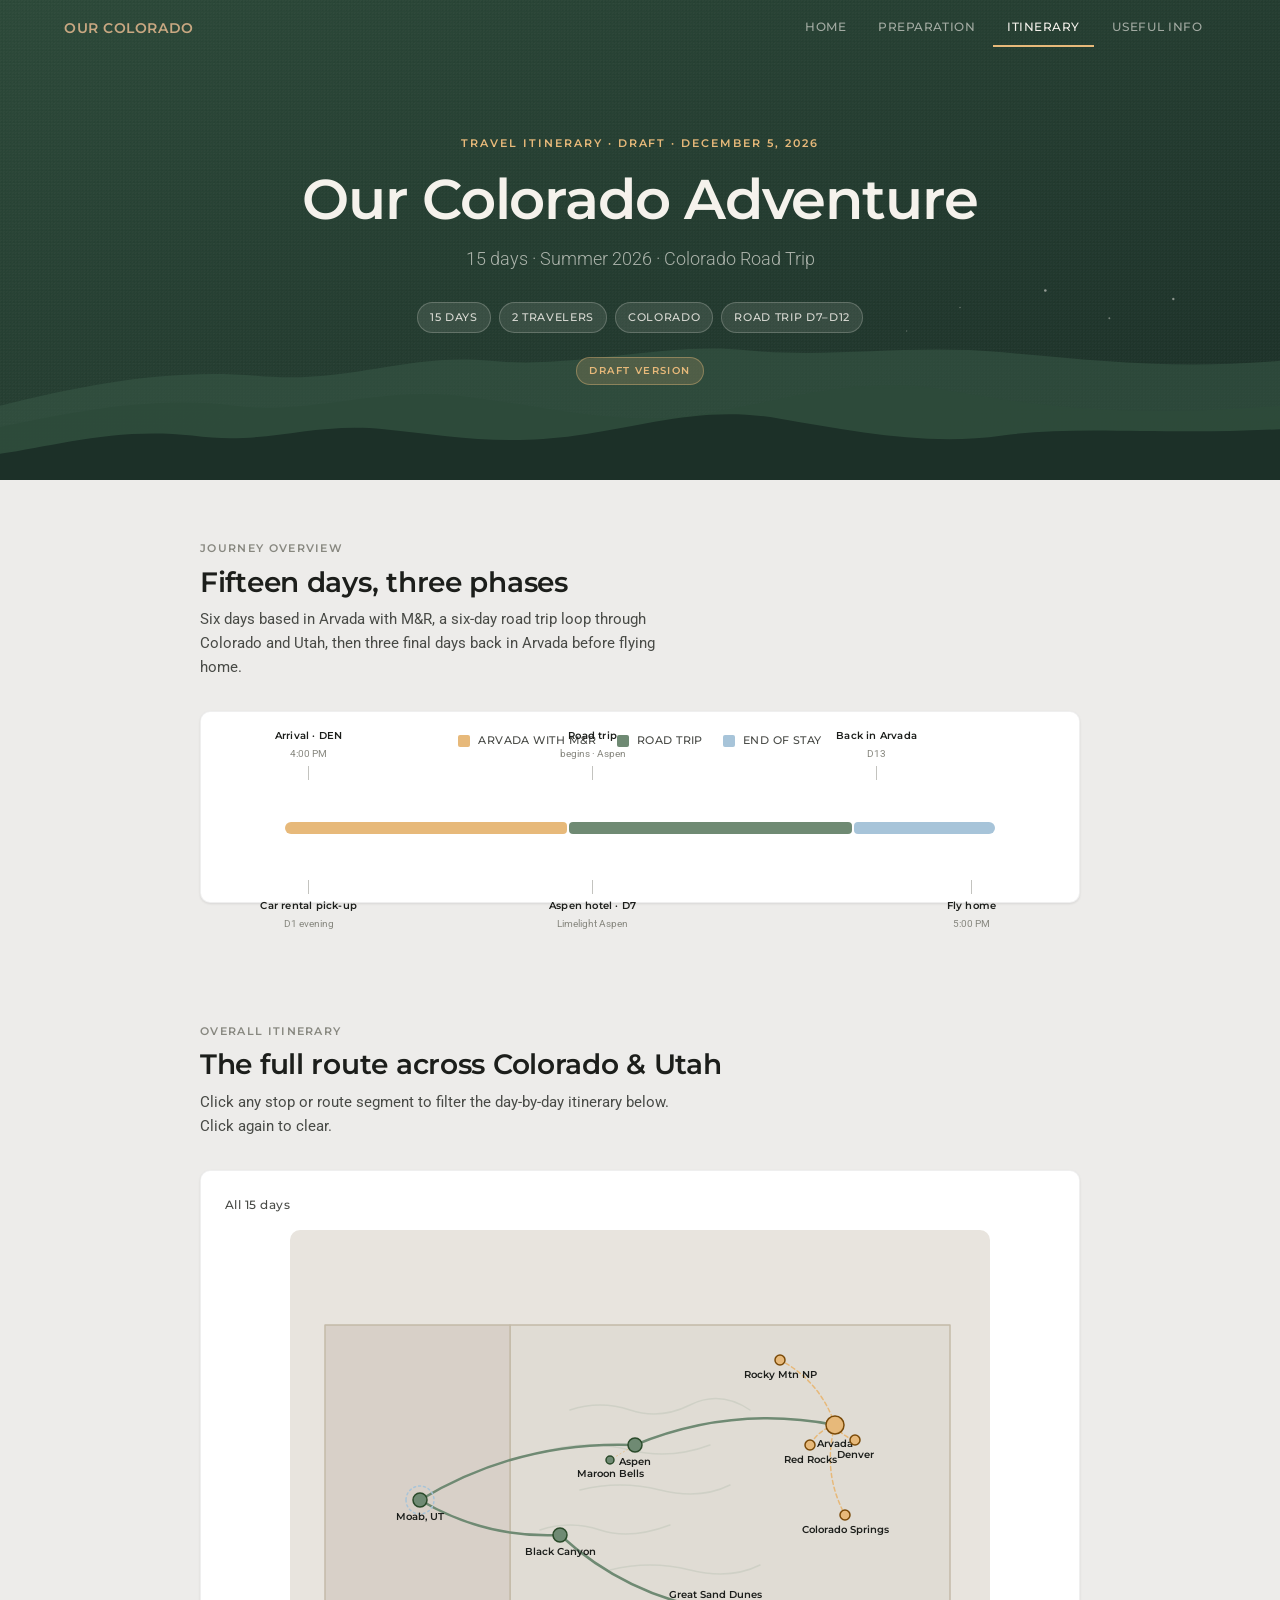
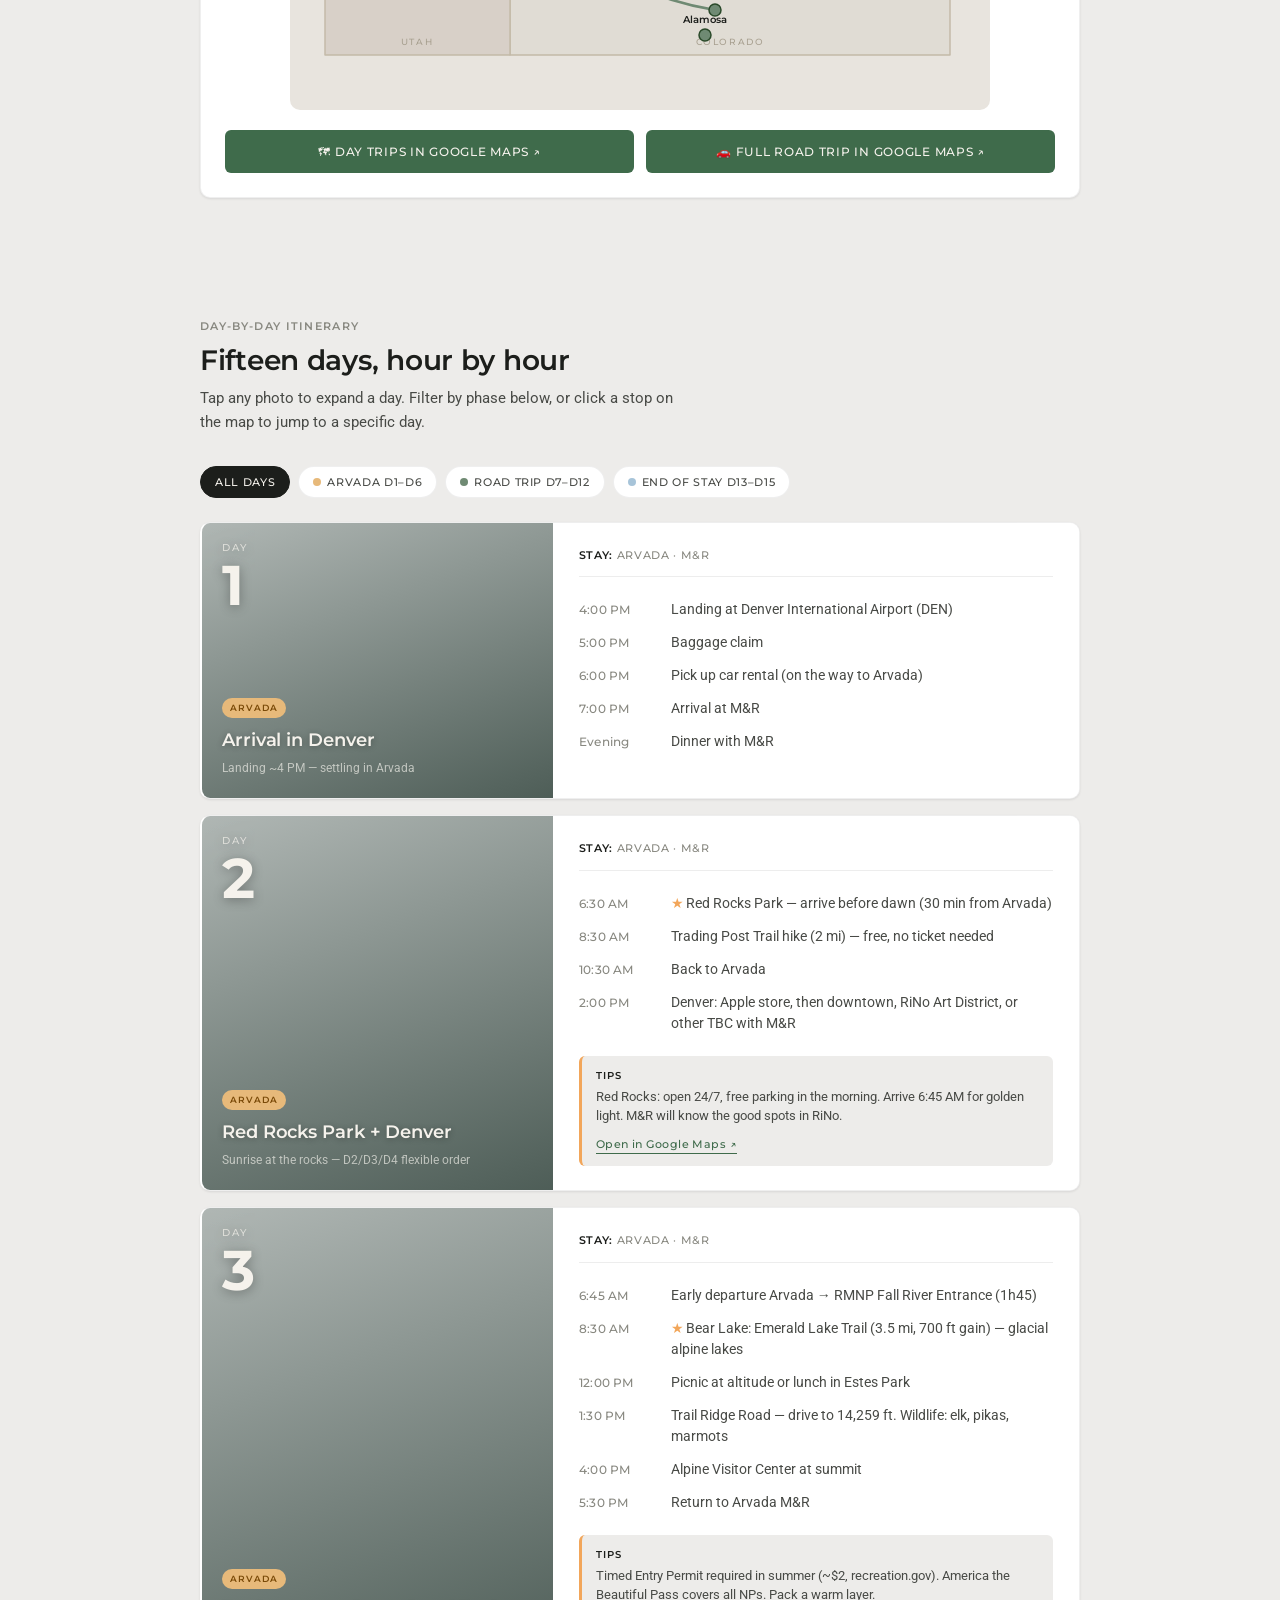
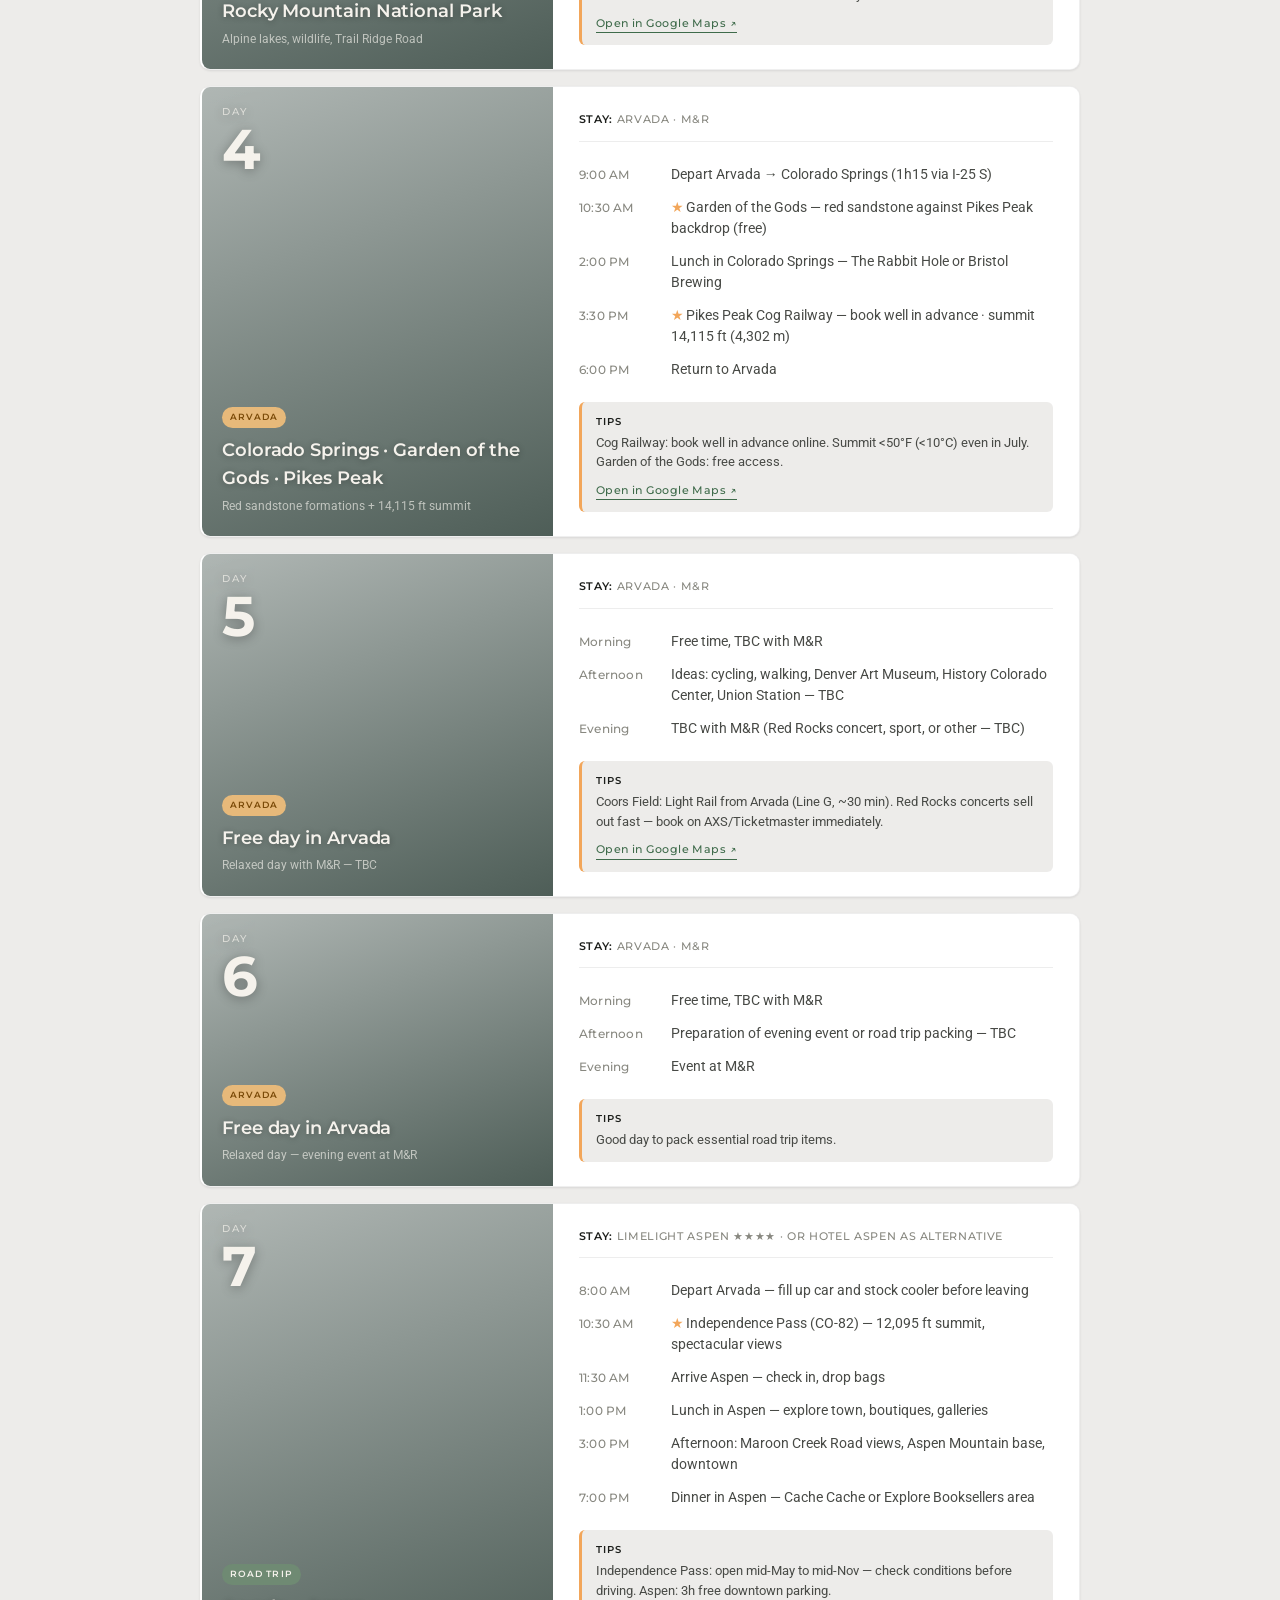
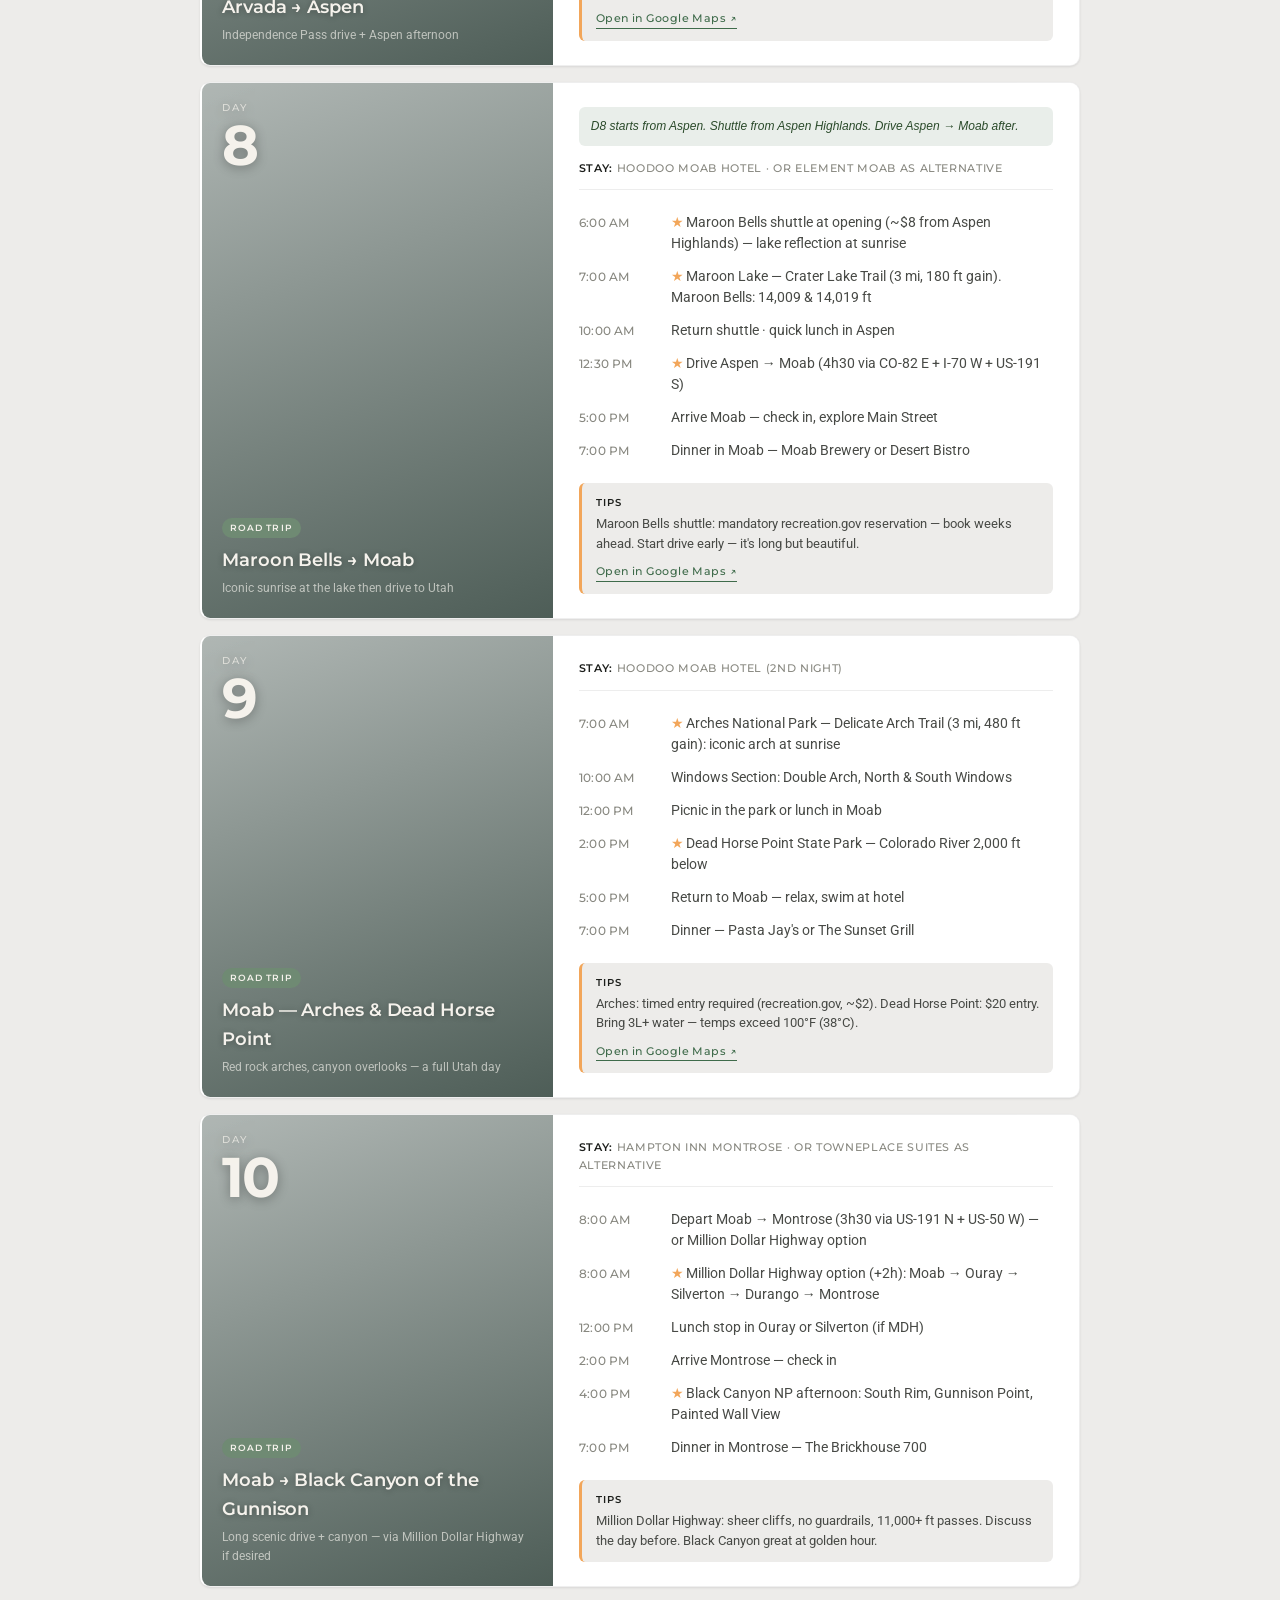
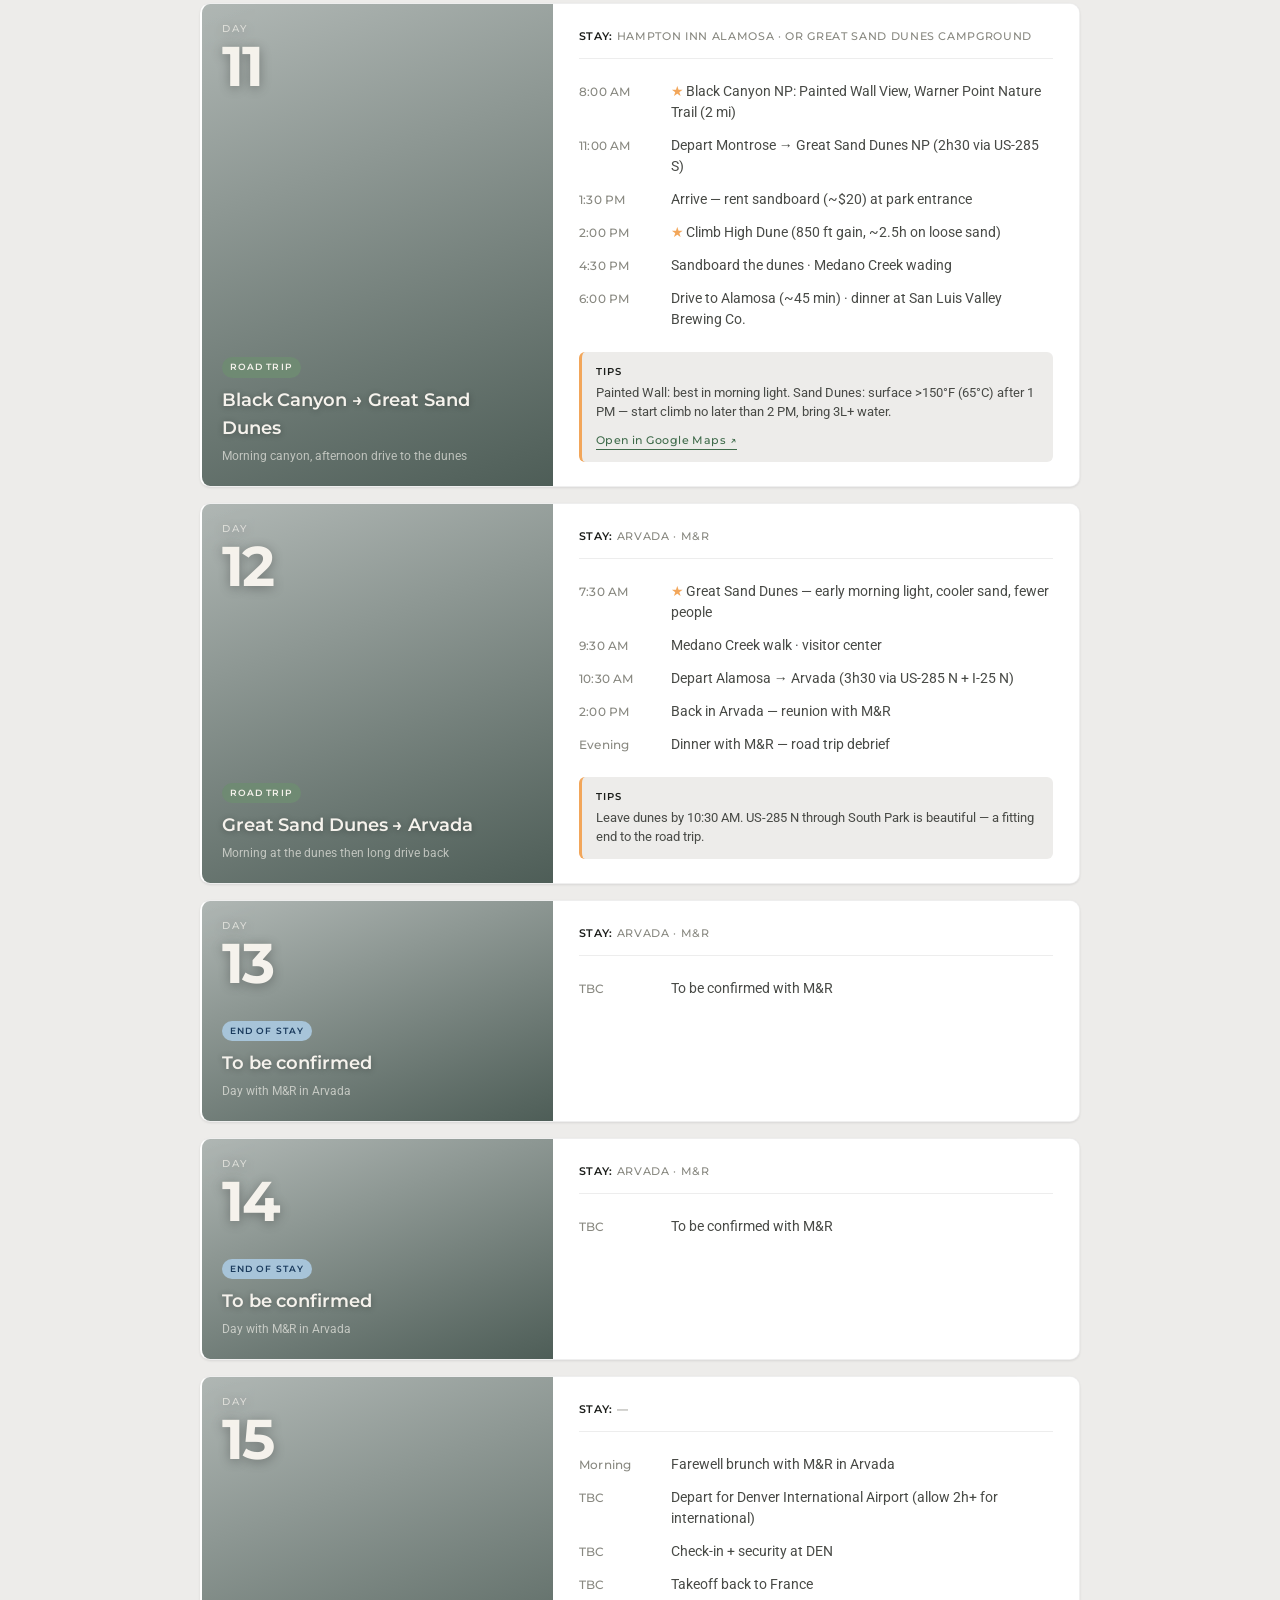
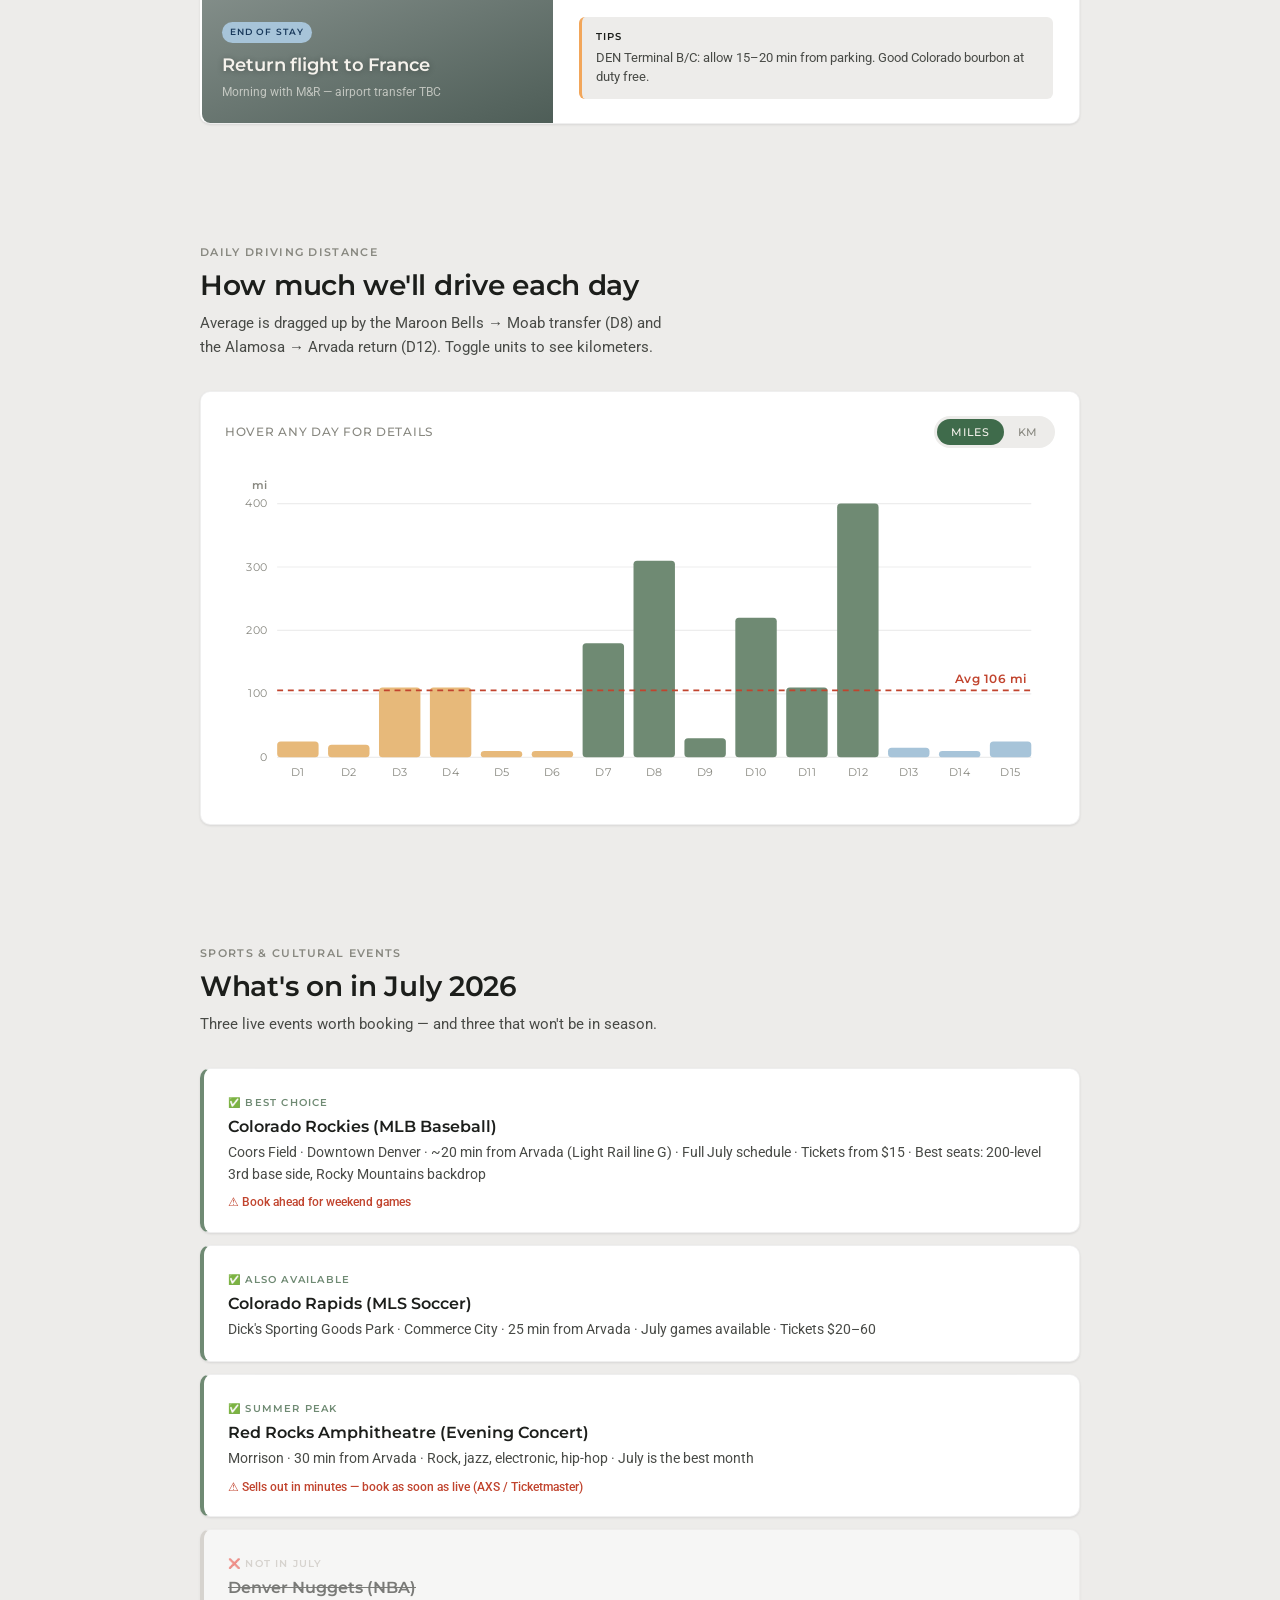
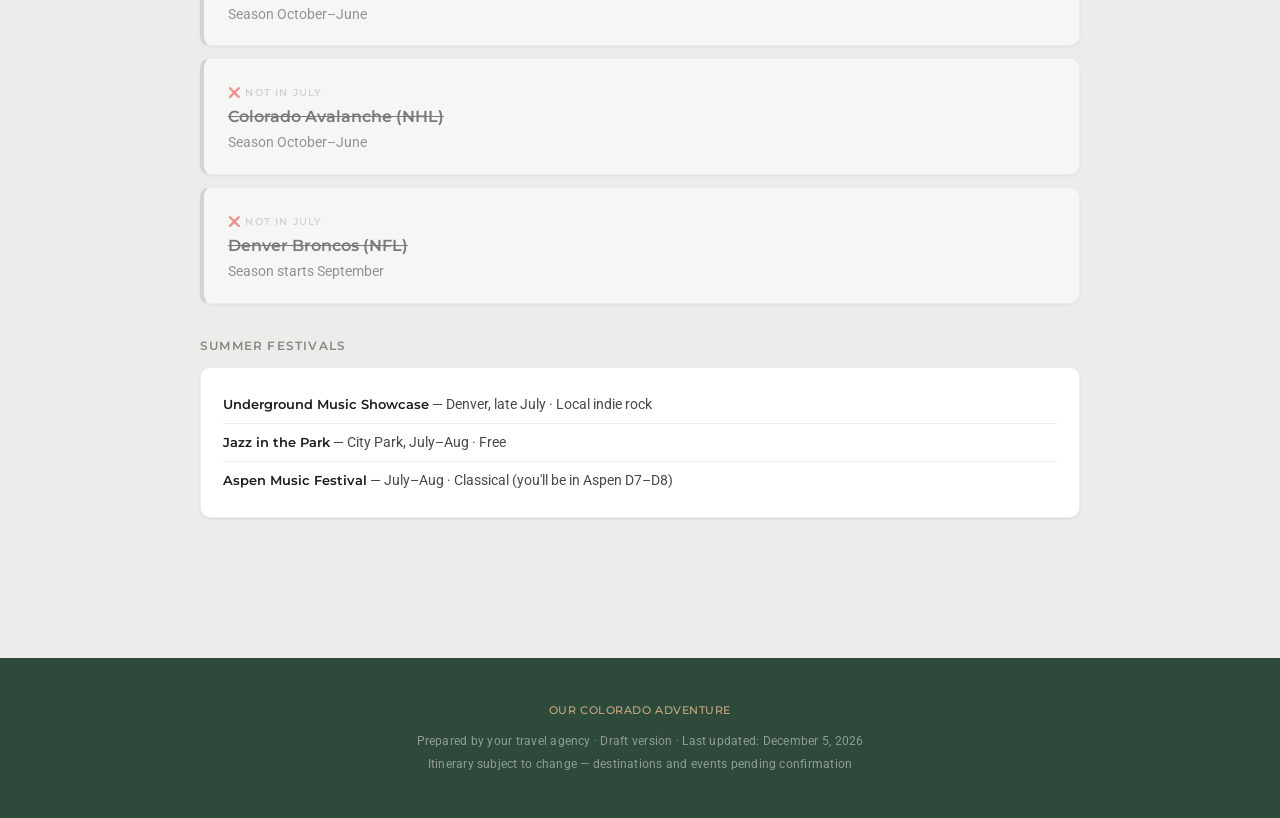
==== commit fa651f20: "Add files via upload" ====
--- a/itinerary.html
+++ b/itinerary.html
@@ -41,47 +41,8 @@
       <div><span class="hero-badge">Draft version</span></div>
     </div>
 
-    <!-- Layered ridgeline silhouette
-         Back ridge: most desaturated/lightest; mid; front: darkest pine -->
-    <svg class="hero-mountains" viewBox="0 0 1200 200" preserveAspectRatio="xMidYMax slice" aria-hidden="true">
-      <!-- Faint stars -->
-      <circle cx="980" cy="22" r="1.2" fill="#F5F2EC" opacity="0.55"/>
-      <circle cx="1040" cy="48" r="0.9" fill="#F5F2EC" opacity="0.4"/>
-      <circle cx="900" cy="38" r="0.7" fill="#F5F2EC" opacity="0.35"/>
-      <circle cx="1100" cy="30" r="1.1" fill="#F5F2EC" opacity="0.5"/>
-      <circle cx="850" cy="60" r="0.6" fill="#F5F2EC" opacity="0.3"/>
-
-      <!-- Back ridge (lightest, farthest) — rolling silhouette -->
-      <path d="M0 130
-               C 80 110, 160 95, 240 102
-               C 330 110, 380 80, 460 88
-               C 540 96, 620 70, 700 78
-               C 780 86, 850 72, 940 80
-               C 1030 88, 1100 96, 1200 88
-               L 1200 200 L 0 200 Z"
-            fill="#3A5A48" opacity="0.55"/>
-
-      <!-- Mid ridge -->
-      <path d="M0 150
-               C 60 138, 140 120, 220 130
-               C 290 140, 360 110, 440 122
-               C 520 132, 580 150, 660 138
-               C 740 124, 810 100, 890 116
-               C 970 130, 1060 142, 1200 130
-               L 1200 200 L 0 200 Z"
-            fill="#2D4A3A" opacity="0.85"/>
-
-      <!-- Front ridge (darkest pine) — gentle, organic Colorado peaks -->
-      <path d="M0 175
-               C 50 168, 110 150, 180 158
-               C 250 168, 290 145, 360 152
-               C 420 158, 470 168, 540 158
-               C 610 148, 660 130, 730 142
-               C 800 154, 870 168, 940 158
-               C 1010 148, 1090 158, 1200 152
-               L 1200 200 L 0 200 Z"
-            fill="#1C3028"/>
-    </svg>
+    <!-- Layered ridgeline silhouette — populated by js/hero.js -->
+    <svg class="hero-mountains"></svg>
   </section>
 
   <!-- ================== JOURNEY OVERVIEW ================== -->
@@ -109,17 +70,17 @@
 
         <div class="timeline-strip-wrap">
           <!-- Above-strip annotations -->
-          <div class="timeline-annotation timeline-annotation--above" style="left: 3.3%;">
+          <div class="timeline-annotation timeline-annotation--above" style="left: 3.33%;">
             <span class="label">Arrival · DEN</span>
             <span class="sub">4:00 PM</span>
             <span class="conn"></span>
           </div>
-          <div class="timeline-annotation timeline-annotation--above" style="left: 43.3%;">
-            <span class="label">Road trip begins</span>
-            <span class="sub">Aspen</span>
+          <div class="timeline-annotation timeline-annotation--above" style="left: 43.33%;">
+            <span class="label">Road trip</span>
+            <span class="sub">begins · Aspen</span>
             <span class="conn"></span>
           </div>
-          <div class="timeline-annotation timeline-annotation--above" style="left: 86.6%;">
+          <div class="timeline-annotation timeline-annotation--above" style="left: 83.33%;">
             <span class="label">Back in Arvada</span>
             <span class="sub">D13</span>
             <span class="conn"></span>
@@ -133,20 +94,20 @@
           </div>
 
           <!-- Below-strip annotations -->
-          <div class="timeline-annotation timeline-annotation--below" style="left: 3.3%;">
+          <div class="timeline-annotation timeline-annotation--below" style="left: 3.33%;">
             <span class="conn"></span>
             <span class="label">Car rental pick-up</span>
             <span class="sub">D1 evening</span>
           </div>
-          <div class="timeline-annotation timeline-annotation--below" style="left: 43.3%;">
+          <div class="timeline-annotation timeline-annotation--below" style="left: 43.33%;">
             <span class="conn"></span>
             <span class="label">Aspen hotel · D7</span>
             <span class="sub">Limelight Aspen</span>
           </div>
-          <div class="timeline-annotation timeline-annotation--below" style="left: 96.6%;">
+          <div class="timeline-annotation timeline-annotation--below" style="left: 96.67%;">
             <span class="conn"></span>
-            <span class="label">Fly home · 5:00 PM</span>
-            <span class="sub">D15</span>
+            <span class="label">Fly home</span>
+            <span class="sub">5:00 PM</span>
           </div>
         </div>
       </div>
@@ -707,6 +668,7 @@
   </footer>
 
   <script src="js/nav.js"></script>
+  <script src="js/hero.js"></script>
   <script src="js/itinerary.js"></script>
 </body>
 </html>
--- a/css/tokens.css
+++ b/css/tokens.css
@@ -0,0 +1,112 @@
+/* ==========================================================================
+   tokens.css
+   Single source of truth for all colors, typography, spacing, and motion.
+   No hex values should appear anywhere outside this file.
+   ========================================================================== */
+
+:root {
+  /* ── Page structure ── */
+  --color-page-bg:           #EDECEA;
+  --color-card-bg:           #FFFFFF;
+  --color-card-border:       rgba(28, 30, 27, 0.07);
+  --color-card-border-hover: rgba(28, 30, 27, 0.14);
+  --color-divider:           rgba(28, 30, 27, 0.08);
+
+  /* ── Navigation ── */
+  --color-nav-bg:            #2D4A3A;
+  --color-nav-text:          #F5F2EC;
+  --color-nav-text-muted:    rgba(245, 242, 236, 0.60);
+  --color-nav-accent:        #C9A882;
+  --color-nav-active-border: #E7B97A;
+  --color-nav-hover-bg:      rgba(245, 242, 236, 0.08);
+
+  /* ── Hero ── */
+  --color-hero-bg-from:      #2D4A3A;
+  --color-hero-bg-to:        #1C3028;
+  --color-hero-title:        #F5F2EC;
+  --color-hero-subtitle:     rgba(245, 242, 236, 0.65);
+  --color-hero-eyebrow:      #E7B97A;
+  --color-hero-badge-bg:     rgba(231, 185, 122, 0.18);
+  --color-hero-badge-border: rgba(231, 185, 122, 0.40);
+  --color-hero-badge-text:   #E7B97A;
+  --color-hero-chip-bg:      rgba(245, 242, 236, 0.10);
+  --color-hero-chip-border:  rgba(245, 242, 236, 0.22);
+  --color-hero-chip-text:    rgba(245, 242, 236, 0.85);
+
+  /* ── Phase colors ── */
+  --color-phase-arvada:      #E7B97A;
+  --color-phase-arvada-text: #7A4A08;
+  --color-phase-arvada-bg:   rgba(231, 185, 122, 0.15);
+  --color-phase-rt:          #6F8A73;
+  --color-phase-rt-text:     #2A4A2A;
+  --color-phase-rt-bg:       rgba(111, 138, 115, 0.15);
+  --color-phase-fin:         #A7C4D9;
+  --color-phase-fin-text:    #1A3A5C;
+  --color-phase-fin-bg:      rgba(167, 196, 217, 0.15);
+  --color-phase-dep:         #C4BFB8;
+  --color-phase-dep-text:    #555550;
+  --color-phase-dep-bg:      rgba(196, 191, 184, 0.15);
+
+  /* ── Accent colors ── */
+  --color-accent-danger:     #C1442E;
+  --color-accent-cta:        #3F6B4B;
+  --color-accent-cta-hover:  #2D5038;
+  --color-accent-highlight:  #F2A65A;
+  --color-accent-success:    #6F8A73;
+  --color-accent-warning:    #C1442E;
+
+  /* ── Text ── */
+  --color-text-primary:      #1C1E1B;
+  --color-text-secondary:    #484A46;
+  --color-text-muted:        #888880;
+  --color-text-on-dark:      #F5F2EC;
+  --color-text-on-dark-muted:rgba(245, 242, 236, 0.65);
+
+  /* ── SVG map ── */
+  --color-map-bg:            #E8E4DE;
+  --color-map-state-co:      #E0DCD4;
+  --color-map-state-ut:      #D8D0C8;
+  --color-map-state-stroke:  #C4BAA8;
+  --color-map-state-label:   #A8A090;
+  --color-map-mountain:      #6F8A73;
+  --color-map-route-rt:      #6F8A73;
+  --color-map-route-spur:    #E7B97A;
+  --color-map-route-local:   #A7C4D9;
+  --color-map-tooltip-bg:    #1C1E1B;
+  --color-map-tooltip-text:  #F5F2EC;
+
+  /* ── Chart ── */
+  --color-chart-avg-line:    #C1442E;
+  --color-chart-tooltip-bg:  #2D4A3A;
+  --color-chart-tooltip-text:#F5F2EC;
+
+  /* ── Checklist ── */
+  --color-check-header-bg:   #3F6B4B;
+  --color-check-header-text: #F5F2EC;
+  --color-check-progress-bg: rgba(111, 138, 115, 0.20);
+  --color-check-progress-fill:#6F8A73;
+  --color-check-done-bg:     rgba(111, 138, 115, 0.08);
+  --color-check-warn:        #C1442E;
+
+  /* ── Events ── */
+  --color-event-available:   #6F8A73;
+  --color-event-unavailable: #C4BFB8;
+
+  /* ── Footer ── */
+  --color-footer-bg:         #2D4A3A;
+  --color-footer-text:       rgba(245, 242, 236, 0.50);
+  --color-footer-accent:     #C9A882;
+
+  /* ── Typography ── */
+  --font-display:            'Montserrat', sans-serif;
+  --font-body:               'Roboto', sans-serif;
+
+  /* ── Spacing & radius ── */
+  --radius-card:             10px;
+  --radius-pill:             20px;
+  --radius-btn:              6px;
+  --shadow-card:             0 1px 3px rgba(28,30,27,0.06), 0 1px 2px rgba(28,30,27,0.04);
+  --shadow-card-hover:       0 4px 12px rgba(28,30,27,0.10);
+  --transition-fast:         0.15s ease;
+  --transition-med:          0.25s ease;
+}
--- a/css/global.css
+++ b/css/global.css
@@ -0,0 +1,318 @@
+/* ==========================================================================
+   global.css
+   Reset, base typography, shared components (navigation, footer),
+   and the print stylesheet. Page-specific styles live in their own files.
+   All colors via tokens — no hex values here.
+   ========================================================================== */
+
+@import url('https://fonts.googleapis.com/css2?family=Montserrat:wght@400;500;600;700&family=Roboto:wght@300;400;500;700&display=swap');
+
+/* ── Reset ─────────────────────────────────────────────────────────── */
+*, *::before, *::after { box-sizing: border-box; }
+html, body, h1, h2, h3, h4, h5, h6, p, ul, ol, li, figure, blockquote {
+  margin: 0; padding: 0;
+}
+ul, ol { list-style: none; }
+img, svg { display: block; max-width: 100%; }
+button { font-family: inherit; cursor: pointer; border: none; background: none; }
+a { color: inherit; text-decoration: none; }
+
+html {
+  scroll-behavior: smooth;
+  -webkit-text-size-adjust: 100%;
+}
+
+body {
+  font-family: var(--font-body);
+  font-size: 15px;
+  line-height: 1.6;
+  color: var(--color-text-primary);
+  background: var(--color-page-bg);
+  -webkit-font-smoothing: antialiased;
+  -moz-osx-font-smoothing: grayscale;
+}
+
+h1, h2, h3, h4, h5, h6 {
+  font-family: var(--font-display);
+  font-weight: 600;
+  line-height: 1.2;
+  color: var(--color-text-primary);
+}
+
+/* ── Shared navigation ─────────────────────────────────────────────── */
+.site-nav {
+  position: fixed;
+  top: 0; left: 0; right: 0;
+  height: 56px;
+  z-index: 1000;
+  background: transparent;
+  transition: background var(--transition-med), box-shadow var(--transition-med);
+}
+
+.site-nav.is-scrolled {
+  background: var(--color-nav-bg);
+  box-shadow: 0 2px 8px rgba(28, 30, 27, 0.12);
+}
+
+.nav-inner {
+  max-width: 1200px;
+  height: 100%;
+  margin: 0 auto;
+  padding: 0 24px;
+  display: flex;
+  align-items: center;
+  justify-content: space-between;
+  gap: 32px;
+}
+
+.nav-brand {
+  font-family: var(--font-display);
+  font-size: 14px;
+  font-weight: 600;
+  letter-spacing: 0.04em;
+  color: var(--color-nav-accent);
+  text-transform: uppercase;
+}
+
+.nav-links {
+  display: flex;
+  gap: 4px;
+  align-items: center;
+}
+
+.nav-link {
+  font-family: var(--font-display);
+  font-size: 12px;
+  font-weight: 500;
+  letter-spacing: 0.04em;
+  text-transform: uppercase;
+  color: var(--color-nav-text-muted);
+  padding: 8px 14px;
+  border-radius: var(--radius-btn);
+  border-bottom: 2px solid transparent;
+  transition: color var(--transition-fast), background var(--transition-fast), border-color var(--transition-fast);
+}
+
+.nav-link:hover {
+  color: var(--color-nav-text);
+  background: var(--color-nav-hover-bg);
+}
+
+.nav-link--active {
+  color: var(--color-nav-text);
+  border-bottom-color: var(--color-nav-active-border);
+  border-radius: 0;
+}
+
+.nav-hamburger {
+  display: none;
+  width: 32px;
+  height: 32px;
+  flex-direction: column;
+  justify-content: center;
+  align-items: center;
+  gap: 4px;
+}
+
+.nav-hamburger span {
+  display: block;
+  width: 20px;
+  height: 2px;
+  background: var(--color-nav-text);
+  transition: transform var(--transition-fast), opacity var(--transition-fast);
+}
+
+.nav-hamburger.is-open span:nth-child(1) {
+  transform: translateY(6px) rotate(45deg);
+}
+.nav-hamburger.is-open span:nth-child(2) { opacity: 0; }
+.nav-hamburger.is-open span:nth-child(3) {
+  transform: translateY(-6px) rotate(-45deg);
+}
+
+@media (max-width: 768px) {
+  .nav-hamburger { display: flex; }
+  .nav-links {
+    position: absolute;
+    top: 56px; left: 0; right: 0;
+    background: var(--color-nav-bg);
+    flex-direction: column;
+    align-items: stretch;
+    padding: 8px 0;
+    gap: 0;
+    transform: translateY(-12px);
+    opacity: 0;
+    pointer-events: none;
+    transition: transform var(--transition-med), opacity var(--transition-med);
+    box-shadow: 0 8px 24px rgba(28, 30, 27, 0.18);
+  }
+  .nav-links.is-open {
+    transform: translateY(0);
+    opacity: 1;
+    pointer-events: auto;
+  }
+  .nav-link {
+    border-radius: 0;
+    border-bottom: none;
+    padding: 14px 24px;
+  }
+  .nav-link--active {
+    background: var(--color-nav-hover-bg);
+    border-left: 2px solid var(--color-nav-active-border);
+  }
+  /* Always solid background on mobile when menu may be opened */
+  .site-nav { background: var(--color-nav-bg); }
+}
+
+/* ── Shared footer ─────────────────────────────────────────────────── */
+.site-footer {
+  background: var(--color-footer-bg);
+  color: var(--color-footer-text);
+  padding: 40px 24px;
+  text-align: center;
+  font-size: 12px;
+  letter-spacing: 0.02em;
+  margin-top: 80px;
+}
+
+.site-footer p { margin: 4px 0; }
+
+.site-footer .footer-accent {
+  color: var(--color-footer-accent);
+  font-family: var(--font-display);
+  font-weight: 500;
+  letter-spacing: 0.05em;
+  text-transform: uppercase;
+  font-size: 11px;
+  margin-bottom: 12px;
+}
+
+/* ── Shared hero ───────────────────────────────────────────────────── */
+.hero {
+  position: relative;
+  min-height: 480px;
+  background: linear-gradient(160deg, var(--color-hero-bg-from) 0%, var(--color-hero-bg-to) 100%);
+  color: var(--color-hero-title);
+  overflow: hidden;
+  padding: 120px 20px 0;
+  display: flex;
+  flex-direction: column;
+  justify-content: center;
+  align-items: center;
+  text-align: center;
+}
+
+.hero--compact {
+  min-height: 360px;
+}
+
+/* Subtle grain overlay (CSS only, no image) */
+.hero::before {
+  content: "";
+  position: absolute;
+  inset: 0;
+  background-image:
+    radial-gradient(circle at 20% 30%, rgba(255,255,255,0.03) 1px, transparent 1px),
+    radial-gradient(circle at 80% 70%, rgba(255,255,255,0.025) 1px, transparent 1px),
+    radial-gradient(circle at 50% 50%, rgba(0,0,0,0.04) 1px, transparent 1px);
+  background-size: 3px 3px, 5px 5px, 4px 4px;
+  pointer-events: none;
+  opacity: 0.6;
+}
+
+.hero-inner {
+  position: relative;
+  z-index: 2;
+  max-width: 720px;
+  padding-bottom: 80px;
+}
+
+.hero-eyebrow {
+  font-family: var(--font-display);
+  font-size: 11px;
+  font-weight: 600;
+  letter-spacing: 0.18em;
+  text-transform: uppercase;
+  color: var(--color-hero-eyebrow);
+  margin-bottom: 18px;
+}
+
+.hero h1 {
+  font-family: var(--font-display);
+  font-size: clamp(36px, 6vw, 56px);
+  font-weight: 600;
+  letter-spacing: -0.02em;
+  color: var(--color-hero-title);
+  margin-bottom: 16px;
+  line-height: 1.05;
+}
+
+.hero-subtitle {
+  font-family: var(--font-body);
+  font-size: clamp(15px, 2vw, 18px);
+  color: var(--color-hero-subtitle);
+  font-weight: 300;
+  margin-bottom: 28px;
+}
+
+.hero-chips {
+  display: flex;
+  gap: 8px;
+  flex-wrap: wrap;
+  justify-content: center;
+  margin-bottom: 20px;
+}
+
+.hero-chip {
+  font-family: var(--font-display);
+  font-size: 11px;
+  font-weight: 500;
+  letter-spacing: 0.06em;
+  text-transform: uppercase;
+  color: var(--color-hero-chip-text);
+  background: var(--color-hero-chip-bg);
+  border: 1px solid var(--color-hero-chip-border);
+  padding: 6px 12px;
+  border-radius: var(--radius-pill);
+}
+
+.hero-badge {
+  display: inline-block;
+  font-family: var(--font-display);
+  font-size: 10px;
+  font-weight: 600;
+  letter-spacing: 0.14em;
+  text-transform: uppercase;
+  color: var(--color-hero-badge-text);
+  background: var(--color-hero-badge-bg);
+  border: 1px solid var(--color-hero-badge-border);
+  padding: 5px 12px;
+  border-radius: var(--radius-pill);
+  margin-top: 4px;
+}
+
+.hero-mountains {
+  position: absolute;
+  left: 0; right: 0; bottom: 0;
+  width: 100%;
+  height: auto;
+  pointer-events: none;
+  z-index: 1;
+}
+
+/* ── Print stylesheet ──────────────────────────────────────────────── */
+@media print {
+  *, *::before, *::after {
+    background: transparent !important;
+    color: black !important;
+    box-shadow: none !important;
+    text-shadow: none !important;
+    animation: none !important;
+    transition: none !important;
+  }
+  .site-nav, .nav-hamburger, .site-footer { display: none !important; }
+  body { font-size: 11pt; }
+  h1, h2, h3 { page-break-after: avoid; }
+  .day-card, .overview-card { page-break-inside: avoid; }
+  a { text-decoration: underline; }
+}
--- a/css/itinerary.css
+++ b/css/itinerary.css
@@ -0,0 +1,819 @@
+/* ==========================================================================
+   itinerary.css
+   Page-specific styles for itinerary.html only.
+   Hero, journey overview, SVG map, day cards, chart, events.
+   All colors via tokens — no hex values here.
+   ========================================================================== */
+
+/* ── Layout containers ────────────────────────────────────────────── */
+.page-wrap {
+  max-width: 920px;
+  margin: 0 auto;
+  padding: 0 20px;
+}
+
+.section {
+  padding: 60px 0;
+}
+
+.section--tight { padding: 40px 0; }
+
+.section-eyebrow {
+  font-family: var(--font-display);
+  font-size: 11px;
+  font-weight: 600;
+  letter-spacing: 0.12em;
+  text-transform: uppercase;
+  color: var(--color-text-muted);
+  margin-bottom: 8px;
+}
+
+.section-title {
+  font-family: var(--font-display);
+  font-size: 28px;
+  font-weight: 600;
+  color: var(--color-text-primary);
+  margin-bottom: 8px;
+  letter-spacing: -0.01em;
+}
+
+.section-sub {
+  font-size: 15px;
+  color: var(--color-text-secondary);
+  margin-bottom: 32px;
+  max-width: 60ch;
+}
+
+/* ── JOURNEY OVERVIEW ─────────────────────────────────────────────── */
+.overview-card {
+  background: var(--color-card-bg);
+  border: 1px solid var(--color-card-border);
+  border-radius: var(--radius-card);
+  box-shadow: var(--shadow-card);
+  padding: 20px 24px 28px;
+}
+
+.overview-legend {
+  display: flex;
+  gap: 20px;
+  justify-content: center;
+  flex-wrap: wrap;
+  margin-bottom: 36px;
+}
+
+.overview-legend-item {
+  display: flex;
+  align-items: center;
+  gap: 8px;
+  font-family: var(--font-display);
+  font-size: 11px;
+  font-weight: 500;
+  letter-spacing: 0.04em;
+  text-transform: uppercase;
+  color: var(--color-text-secondary);
+}
+
+.legend-swatch {
+  width: 12px;
+  height: 12px;
+  border-radius: 2px;
+}
+
+.timeline-strip-wrap {
+  position: relative;
+  margin: 0 60px;
+  padding: 36px 0 40px;
+}
+
+.timeline-strip {
+  position: relative;
+  display: flex;
+  height: 12px;
+  gap: 2px;
+  border-radius: 6px;
+  overflow: hidden;
+}
+
+.timeline-segment {
+  height: 100%;
+  border-radius: 4px;
+}
+
+.timeline-segment.phase-arvada { background: var(--color-phase-arvada); }
+.timeline-segment.phase-rt     { background: var(--color-phase-rt); }
+.timeline-segment.phase-fin    { background: var(--color-phase-fin); }
+
+.timeline-annotation {
+  position: absolute;
+  transform: translateX(-50%);
+  text-align: center;
+  width: 100px;
+  display: flex;
+  flex-direction: column;
+  align-items: center;
+}
+
+.timeline-annotation--above {
+  bottom: calc(100% + 6px);
+}
+
+.timeline-annotation--below {
+  top: calc(100% + 6px);
+}
+
+.timeline-annotation .conn {
+  display: block;
+  width: 1px;
+  height: 14px;
+  background: var(--color-text-muted);
+  margin: 0 auto;
+  opacity: 0.5;
+}
+
+.timeline-annotation--above .conn { margin-top: 4px; }
+.timeline-annotation--below .conn { margin-bottom: 4px; }
+
+.timeline-annotation .label {
+  font-family: var(--font-display);
+  font-size: 10px;
+  font-weight: 600;
+  color: var(--color-text-primary);
+  letter-spacing: 0.02em;
+  display: block;
+}
+
+.timeline-annotation .sub {
+  font-family: var(--font-body);
+  font-size: 10px;
+  color: var(--color-text-muted);
+  display: block;
+  margin-top: 2px;
+}
+
+@media (max-width: 600px) {
+  .timeline-strip-wrap {
+    margin: 0 30px;
+  }
+  .timeline-annotation {
+    width: 70px;
+  }
+  .timeline-annotation .label,
+  .timeline-annotation .sub {
+    font-size: 9px;
+  }
+}
+
+@media (max-width: 480px) {
+  .timeline-annotation--below { display: none; }
+  .timeline-strip-wrap { padding: 36px 0 16px; }
+}
+
+/* ── SVG MAP ──────────────────────────────────────────────────────── */
+.map-card {
+  background: var(--color-card-bg);
+  border: 1px solid var(--color-card-border);
+  border-radius: var(--radius-card);
+  box-shadow: var(--shadow-card);
+  padding: 24px;
+}
+
+.map-header {
+  display: flex;
+  align-items: center;
+  justify-content: space-between;
+  flex-wrap: wrap;
+  gap: 12px;
+  margin-bottom: 16px;
+}
+
+.map-filter-status {
+  font-family: var(--font-display);
+  font-size: 12px;
+  font-weight: 500;
+  letter-spacing: 0.04em;
+  color: var(--color-text-secondary);
+}
+
+.map-clear-btn {
+  font-family: var(--font-display);
+  font-size: 11px;
+  font-weight: 500;
+  letter-spacing: 0.06em;
+  text-transform: uppercase;
+  color: var(--color-accent-cta);
+  padding: 6px 12px;
+  border: 1px solid var(--color-accent-cta);
+  border-radius: var(--radius-btn);
+  display: none;
+  transition: background var(--transition-fast), color var(--transition-fast);
+}
+
+.map-clear-btn:hover {
+  background: var(--color-accent-cta);
+  color: var(--color-text-on-dark);
+}
+
+.map-clear-btn.is-visible { display: inline-block; }
+
+.map-svg-wrap {
+  position: relative;
+  display: flex;
+  justify-content: center;
+}
+
+.map-svg {
+  width: 100%;
+  max-width: 700px;
+  height: auto;
+  background: var(--color-map-bg);
+  border-radius: var(--radius-card);
+}
+
+.map-svg .stop {
+  cursor: pointer;
+  transition: transform var(--transition-fast);
+  transform-origin: center;
+  transform-box: fill-box;
+}
+
+.map-svg .stop:hover {
+  transform: scale(1.18);
+}
+
+.map-svg .stop.is-pulse {
+  animation: stopPulse 0.6s ease-out;
+}
+
+@keyframes stopPulse {
+  0%   { transform: scale(1); }
+  50%  { transform: scale(1.4); }
+  100% { transform: scale(1); }
+}
+
+.map-svg .route {
+  cursor: pointer;
+  transition: stroke-width var(--transition-fast), opacity var(--transition-fast);
+  fill: none;
+}
+
+.map-svg .route:hover {
+  stroke-width: 4;
+}
+
+.map-svg .route.is-active {
+  opacity: 1;
+  stroke-width: 4;
+}
+
+.map-svg .stop-label {
+  font-family: var(--font-display);
+  font-size: 10px;
+  font-weight: 600;
+  fill: var(--color-text-primary);
+  pointer-events: none;
+}
+
+.map-svg .state-label {
+  font-family: var(--font-display);
+  font-size: 9px;
+  font-weight: 500;
+  letter-spacing: 0.18em;
+  text-transform: uppercase;
+  fill: var(--color-map-state-label);
+  pointer-events: none;
+}
+
+.map-tooltip {
+  position: absolute;
+  background: var(--color-map-tooltip-bg);
+  color: var(--color-map-tooltip-text);
+  padding: 8px 12px;
+  border-radius: var(--radius-btn);
+  font-family: var(--font-body);
+  font-size: 12px;
+  pointer-events: none;
+  opacity: 0;
+  transition: opacity var(--transition-fast);
+  white-space: nowrap;
+  z-index: 10;
+  box-shadow: 0 4px 12px rgba(0,0,0,0.2);
+}
+
+.map-tooltip.is-visible { opacity: 1; }
+
+.map-tooltip-title {
+  font-family: var(--font-display);
+  font-weight: 600;
+  margin-bottom: 2px;
+}
+
+.map-tooltip-meta {
+  font-size: 11px;
+  opacity: 0.8;
+}
+
+.map-actions {
+  display: flex;
+  gap: 12px;
+  margin-top: 20px;
+  flex-wrap: wrap;
+}
+
+.btn-cta {
+  display: inline-flex;
+  align-items: center;
+  gap: 8px;
+  font-family: var(--font-display);
+  font-size: 12px;
+  font-weight: 500;
+  letter-spacing: 0.06em;
+  text-transform: uppercase;
+  color: var(--color-text-on-dark);
+  background: var(--color-accent-cta);
+  padding: 12px 18px;
+  border-radius: var(--radius-btn);
+  transition: background var(--transition-fast);
+  flex: 1;
+  min-width: 220px;
+  justify-content: center;
+}
+
+.btn-cta:hover { background: var(--color-accent-cta-hover); }
+
+/* ── DAY FILTER TABS ──────────────────────────────────────────────── */
+.day-filter-tabs {
+  display: flex;
+  gap: 8px;
+  flex-wrap: wrap;
+  margin-bottom: 24px;
+}
+
+.day-tab {
+  font-family: var(--font-display);
+  font-size: 11px;
+  font-weight: 500;
+  letter-spacing: 0.06em;
+  text-transform: uppercase;
+  color: var(--color-text-secondary);
+  background: var(--color-card-bg);
+  border: 1px solid var(--color-card-border);
+  padding: 8px 14px;
+  border-radius: var(--radius-pill);
+  transition: all var(--transition-fast);
+  display: inline-flex;
+  align-items: center;
+  gap: 6px;
+}
+
+.day-tab:hover {
+  border-color: var(--color-card-border-hover);
+}
+
+.day-tab .dot {
+  width: 8px;
+  height: 8px;
+  border-radius: 50%;
+}
+
+.day-tab[data-phase="arvada"] .dot { background: var(--color-phase-arvada); }
+.day-tab[data-phase="rt"] .dot     { background: var(--color-phase-rt); }
+.day-tab[data-phase="fin"] .dot    { background: var(--color-phase-fin); }
+
+.day-tab.is-active[data-phase="all"]    { background: var(--color-text-primary); color: var(--color-text-on-dark); border-color: var(--color-text-primary); }
+.day-tab.is-active[data-phase="arvada"] { background: var(--color-phase-arvada); color: var(--color-phase-arvada-text); border-color: var(--color-phase-arvada); }
+.day-tab.is-active[data-phase="rt"]     { background: var(--color-phase-rt); color: var(--color-text-on-dark); border-color: var(--color-phase-rt); }
+.day-tab.is-active[data-phase="fin"]    { background: var(--color-phase-fin); color: var(--color-phase-fin-text); border-color: var(--color-phase-fin); }
+
+/* ── DAY CARDS ────────────────────────────────────────────────────── */
+.day-cards { display: flex; flex-direction: column; gap: 16px; }
+
+.day-card {
+  background: var(--color-card-bg);
+  border: 1px solid var(--color-card-border);
+  border-radius: var(--radius-card);
+  box-shadow: var(--shadow-card);
+  overflow: hidden;
+  display: grid;
+  grid-template-columns: 40% 60%;
+  border-left: 2px solid transparent;
+  transition: opacity var(--transition-med), max-height var(--transition-med),
+              border-color var(--transition-fast), box-shadow var(--transition-fast),
+              margin var(--transition-med), padding var(--transition-med);
+  max-height: 1200px;
+}
+
+.day-card:hover {
+  border-color: var(--color-card-border-hover);
+  box-shadow: var(--shadow-card-hover);
+}
+
+.day-card.is-open {
+  border-left-color: var(--color-accent-danger);
+}
+
+.day-card.is-filtered-out {
+  opacity: 0.3;
+  max-height: 80px;
+  pointer-events: none;
+}
+
+.day-photo {
+  position: relative;
+  min-height: 220px;
+  background-size: cover;
+  background-position: center;
+  cursor: pointer;
+}
+
+.day-photo::after {
+  content: "";
+  position: absolute;
+  inset: 0;
+  background: linear-gradient(160deg, rgba(28, 48, 40, 0.35) 0%, rgba(28, 48, 40, 0.78) 100%);
+}
+
+.day-photo-overlay {
+  position: absolute;
+  inset: 0;
+  z-index: 2;
+  padding: 20px;
+  display: flex;
+  flex-direction: column;
+  justify-content: space-between;
+  color: var(--color-text-on-dark);
+}
+
+.day-num {
+  font-family: var(--font-display);
+  font-size: 56px;
+  font-weight: 700;
+  line-height: 1;
+  letter-spacing: -0.03em;
+  color: var(--color-text-on-dark);
+  text-shadow: 0 2px 12px rgba(0,0,0,0.3);
+}
+
+.day-num small {
+  display: block;
+  font-size: 10px;
+  font-weight: 500;
+  letter-spacing: 0.18em;
+  text-transform: uppercase;
+  opacity: 0.7;
+  margin-bottom: 4px;
+}
+
+.day-title-block .day-phase-tag {
+  display: inline-block;
+  font-family: var(--font-display);
+  font-size: 9px;
+  font-weight: 600;
+  letter-spacing: 0.12em;
+  text-transform: uppercase;
+  padding: 3px 8px;
+  border-radius: var(--radius-pill);
+  margin-bottom: 8px;
+}
+
+.day-card[data-phase="arvada"] .day-phase-tag { background: var(--color-phase-arvada); color: var(--color-phase-arvada-text); }
+.day-card[data-phase="rt"] .day-phase-tag     { background: var(--color-phase-rt); color: var(--color-text-on-dark); }
+.day-card[data-phase="fin"] .day-phase-tag    { background: var(--color-phase-fin); color: var(--color-phase-fin-text); }
+
+.day-title {
+  font-family: var(--font-display);
+  font-size: 18px;
+  font-weight: 600;
+  color: var(--color-text-on-dark);
+  text-shadow: 0 1px 6px rgba(0,0,0,0.3);
+  letter-spacing: -0.005em;
+}
+
+.day-subtitle-mini {
+  font-size: 12px;
+  color: var(--color-text-on-dark-muted);
+  margin-top: 4px;
+}
+
+.day-content {
+  padding: 24px 26px;
+  background: var(--color-card-bg);
+}
+
+.day-accommodation {
+  font-family: var(--font-display);
+  font-size: 11px;
+  font-weight: 500;
+  letter-spacing: 0.06em;
+  text-transform: uppercase;
+  color: var(--color-text-muted);
+  margin-bottom: 16px;
+  padding-bottom: 12px;
+  border-bottom: 1px solid var(--color-divider);
+}
+
+.day-accommodation .acc-label {
+  color: var(--color-text-primary);
+  font-weight: 600;
+}
+
+.day-timeline {
+  margin-bottom: 16px;
+}
+
+.day-timeline li {
+  display: grid;
+  grid-template-columns: 80px 1fr;
+  gap: 12px;
+  padding: 6px 0;
+  font-size: 14px;
+  color: var(--color-text-secondary);
+  line-height: 1.5;
+}
+
+.day-timeline .time {
+  font-family: var(--font-display);
+  font-weight: 500;
+  font-size: 12px;
+  color: var(--color-text-muted);
+  letter-spacing: 0.02em;
+  padding-top: 2px;
+}
+
+.day-timeline .highlight {
+  color: var(--color-accent-highlight);
+  font-weight: 500;
+  font-family: var(--font-display);
+  margin-right: 2px;
+}
+
+.day-tips {
+  background: var(--color-page-bg);
+  border-radius: var(--radius-btn);
+  padding: 12px 14px;
+  font-size: 13px;
+  color: var(--color-text-secondary);
+  border-left: 3px solid var(--color-accent-highlight);
+  line-height: 1.5;
+}
+
+.day-tips strong {
+  font-family: var(--font-display);
+  font-size: 10px;
+  font-weight: 600;
+  letter-spacing: 0.12em;
+  text-transform: uppercase;
+  color: var(--color-text-primary);
+  display: block;
+  margin-bottom: 4px;
+}
+
+.day-maps-link {
+  display: inline-block;
+  margin-top: 10px;
+  font-family: var(--font-display);
+  font-size: 11px;
+  font-weight: 500;
+  letter-spacing: 0.04em;
+  color: var(--color-accent-cta);
+  border-bottom: 1px solid var(--color-accent-cta);
+  padding-bottom: 1px;
+}
+
+.day-maps-link:hover { color: var(--color-accent-cta-hover); }
+
+.day-note {
+  background: var(--color-phase-rt-bg);
+  border-radius: var(--radius-btn);
+  padding: 10px 12px;
+  font-size: 12px;
+  color: var(--color-phase-rt-text);
+  margin-bottom: 14px;
+  font-style: italic;
+}
+
+@media (max-width: 720px) {
+  .day-card {
+    grid-template-columns: 1fr;
+  }
+  .day-photo { min-height: 200px; max-height: 200px; }
+  .day-num { font-size: 42px; }
+  .day-content { padding: 20px; }
+  .day-timeline li {
+    grid-template-columns: 70px 1fr;
+    gap: 10px;
+    font-size: 13.5px;
+  }
+}
+
+/* ── DRIVING DISTANCE CHART ───────────────────────────────────────── */
+.chart-card {
+  background: var(--color-card-bg);
+  border: 1px solid var(--color-card-border);
+  border-radius: var(--radius-card);
+  box-shadow: var(--shadow-card);
+  padding: 24px;
+}
+
+.chart-header {
+  display: flex;
+  justify-content: space-between;
+  align-items: center;
+  margin-bottom: 20px;
+  flex-wrap: wrap;
+  gap: 12px;
+}
+
+.unit-toggle {
+  display: inline-flex;
+  background: var(--color-page-bg);
+  border-radius: var(--radius-pill);
+  padding: 3px;
+}
+
+.unit-toggle button {
+  font-family: var(--font-display);
+  font-size: 11px;
+  font-weight: 500;
+  letter-spacing: 0.06em;
+  text-transform: uppercase;
+  color: var(--color-text-muted);
+  padding: 6px 14px;
+  border-radius: var(--radius-pill);
+  transition: all var(--transition-fast);
+}
+
+.unit-toggle button.is-active {
+  background: var(--color-accent-cta);
+  color: var(--color-text-on-dark);
+}
+
+.chart-svg-wrap {
+  position: relative;
+}
+
+.chart-svg {
+  width: 100%;
+  height: auto;
+  display: block;
+}
+
+.chart-svg .bar {
+  cursor: pointer;
+  transition: opacity var(--transition-fast);
+}
+
+.chart-svg .bar:hover { opacity: 0.85; }
+
+.chart-svg .bar-rect {
+  transform-origin: bottom;
+}
+
+.chart-svg .axis-label {
+  font-family: var(--font-display);
+  font-size: 9px;
+  fill: var(--color-text-muted);
+  letter-spacing: 0.04em;
+}
+
+.chart-svg .y-grid {
+  stroke: var(--color-divider);
+  stroke-width: 1;
+}
+
+.chart-svg .avg-line {
+  stroke: var(--color-chart-avg-line);
+  stroke-width: 1.5;
+  stroke-dasharray: 5, 4;
+  fill: none;
+}
+
+.chart-svg .avg-label {
+  font-family: var(--font-display);
+  font-size: 10px;
+  font-weight: 600;
+  fill: var(--color-chart-avg-line);
+  letter-spacing: 0.04em;
+}
+
+.chart-tooltip {
+  position: absolute;
+  background: var(--color-chart-tooltip-bg);
+  color: var(--color-chart-tooltip-text);
+  padding: 8px 12px;
+  border-radius: var(--radius-btn);
+  font-family: var(--font-body);
+  font-size: 12px;
+  pointer-events: none;
+  opacity: 0;
+  transition: opacity var(--transition-fast);
+  white-space: nowrap;
+  max-width: 240px;
+  white-space: normal;
+  z-index: 10;
+  box-shadow: 0 4px 12px rgba(0,0,0,0.15);
+}
+
+.chart-tooltip.is-visible { opacity: 1; }
+
+.chart-tooltip strong {
+  font-family: var(--font-display);
+  display: block;
+  margin-bottom: 2px;
+}
+
+/* ── EVENTS ───────────────────────────────────────────────────────── */
+.events-grid {
+  display: grid;
+  grid-template-columns: 1fr;
+  gap: 12px;
+}
+
+.event-card {
+  background: var(--color-card-bg);
+  border: 1px solid var(--color-card-border);
+  border-radius: var(--radius-card);
+  border-left: 4px solid var(--color-event-available);
+  padding: 20px 24px;
+  box-shadow: var(--shadow-card);
+}
+
+.event-card.is-unavailable {
+  border-left-color: var(--color-event-unavailable);
+  opacity: 0.55;
+}
+
+.event-card.is-unavailable .event-title {
+  text-decoration: line-through;
+}
+
+.event-tag {
+  display: inline-block;
+  font-family: var(--font-display);
+  font-size: 10px;
+  font-weight: 600;
+  letter-spacing: 0.12em;
+  text-transform: uppercase;
+  color: var(--color-event-available);
+  margin-bottom: 6px;
+}
+
+.event-card.is-unavailable .event-tag {
+  color: var(--color-event-unavailable);
+}
+
+.event-title {
+  font-family: var(--font-display);
+  font-size: 16px;
+  font-weight: 600;
+  color: var(--color-text-primary);
+  margin-bottom: 6px;
+}
+
+.event-body {
+  font-size: 14px;
+  color: var(--color-text-secondary);
+  line-height: 1.55;
+}
+
+.event-warn {
+  display: block;
+  margin-top: 8px;
+  font-size: 12px;
+  color: var(--color-accent-warning);
+  font-weight: 500;
+}
+
+.events-subtitle {
+  font-family: var(--font-display);
+  font-size: 12px;
+  font-weight: 600;
+  letter-spacing: 0.1em;
+  text-transform: uppercase;
+  color: var(--color-text-muted);
+  margin: 32px 0 12px;
+}
+
+.festivals {
+  background: var(--color-card-bg);
+  border: 1px solid var(--color-card-border);
+  border-radius: var(--radius-card);
+  padding: 18px 22px;
+  box-shadow: var(--shadow-card);
+}
+
+.festivals li {
+  padding: 8px 0;
+  border-bottom: 1px solid var(--color-divider);
+  font-size: 14px;
+  color: var(--color-text-secondary);
+  line-height: 1.5;
+}
+
+.festivals li:last-child { border-bottom: none; }
+
+.festivals li strong {
+  color: var(--color-text-primary);
+  font-family: var(--font-display);
+  font-weight: 600;
+  font-size: 13px;
+}
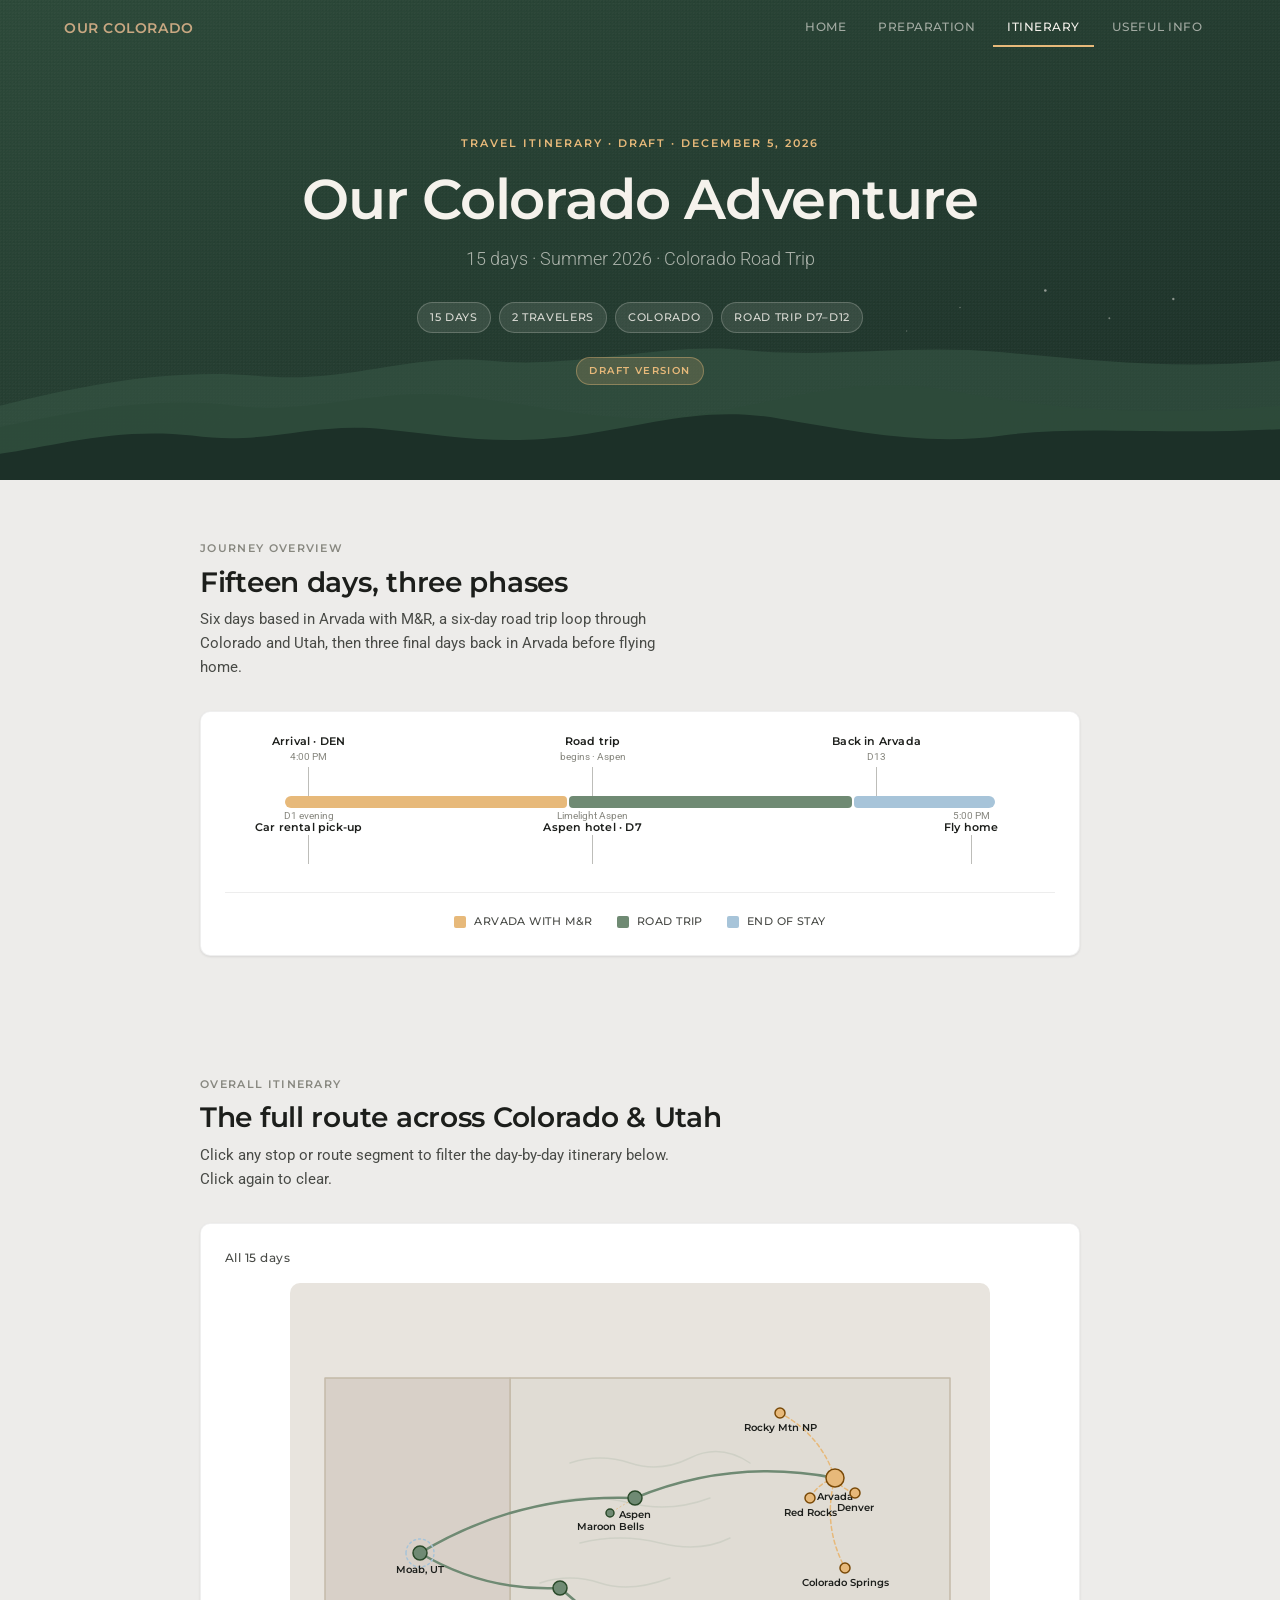
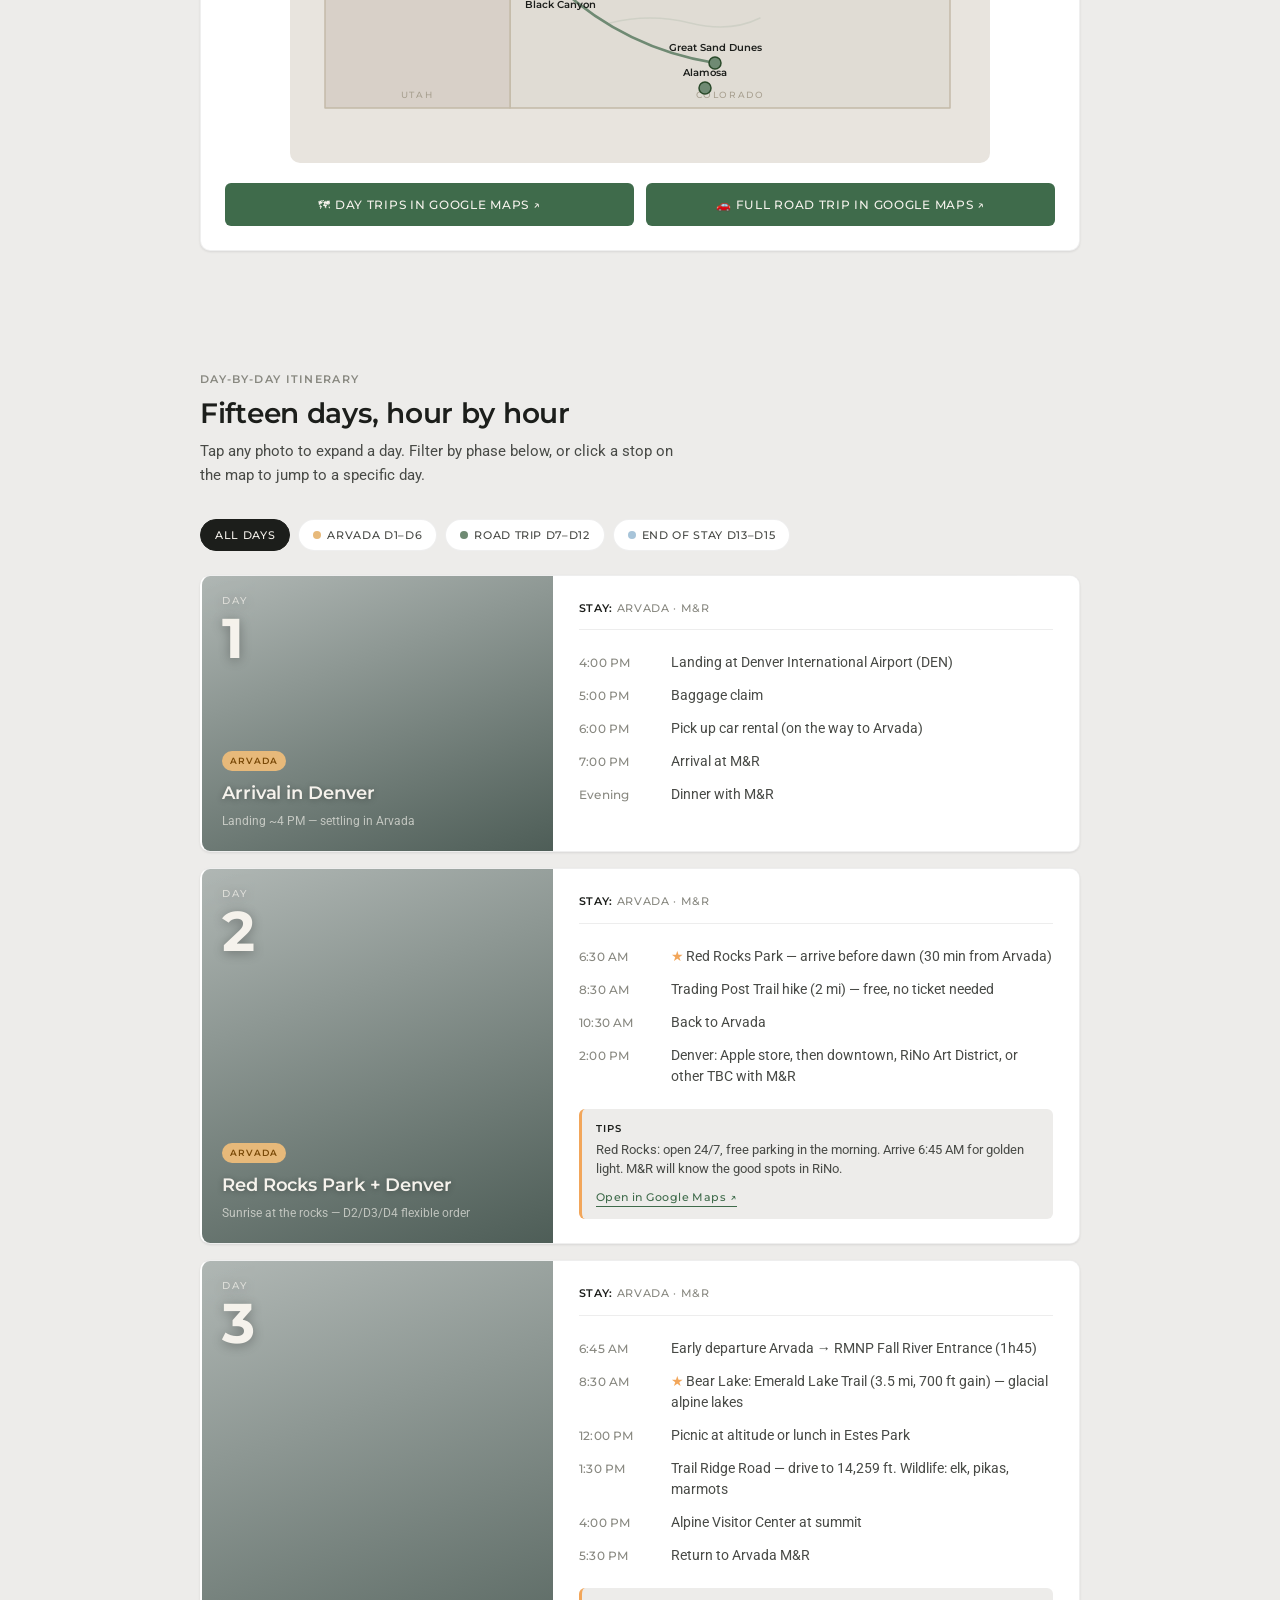
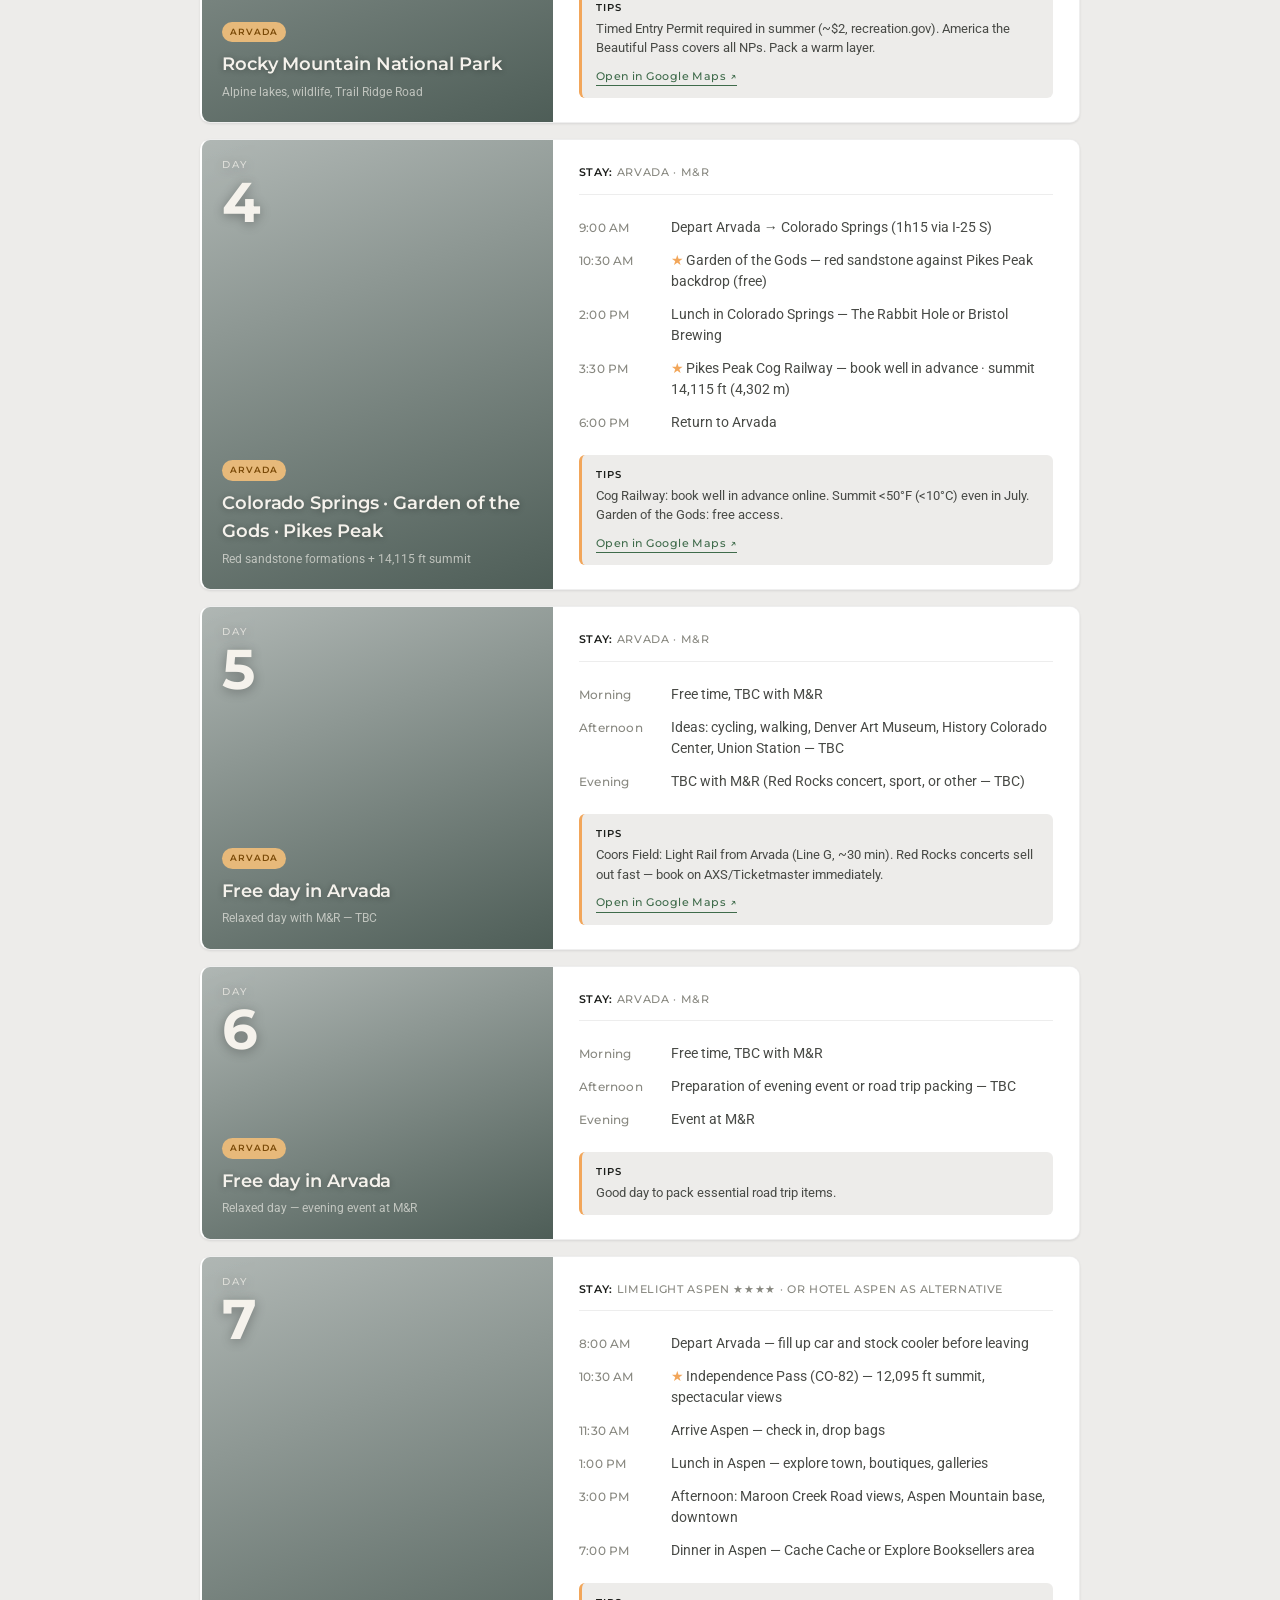
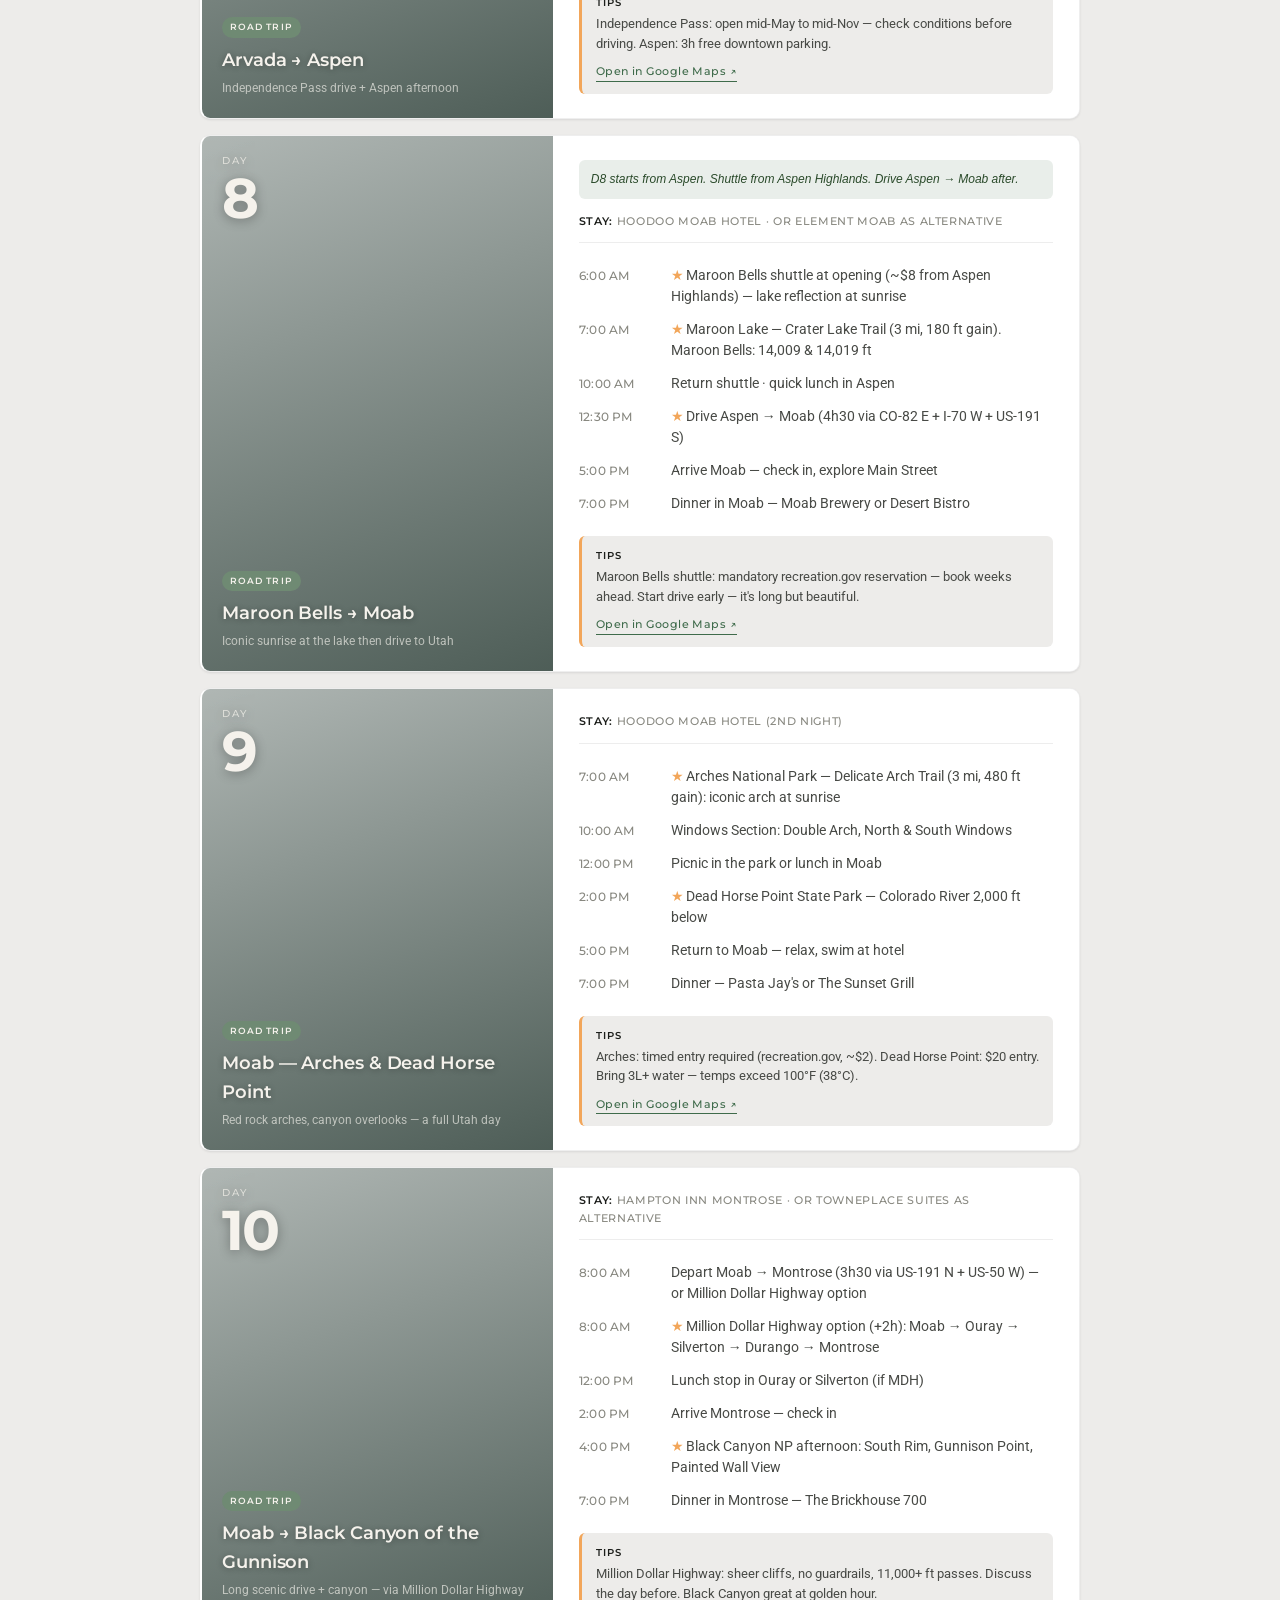
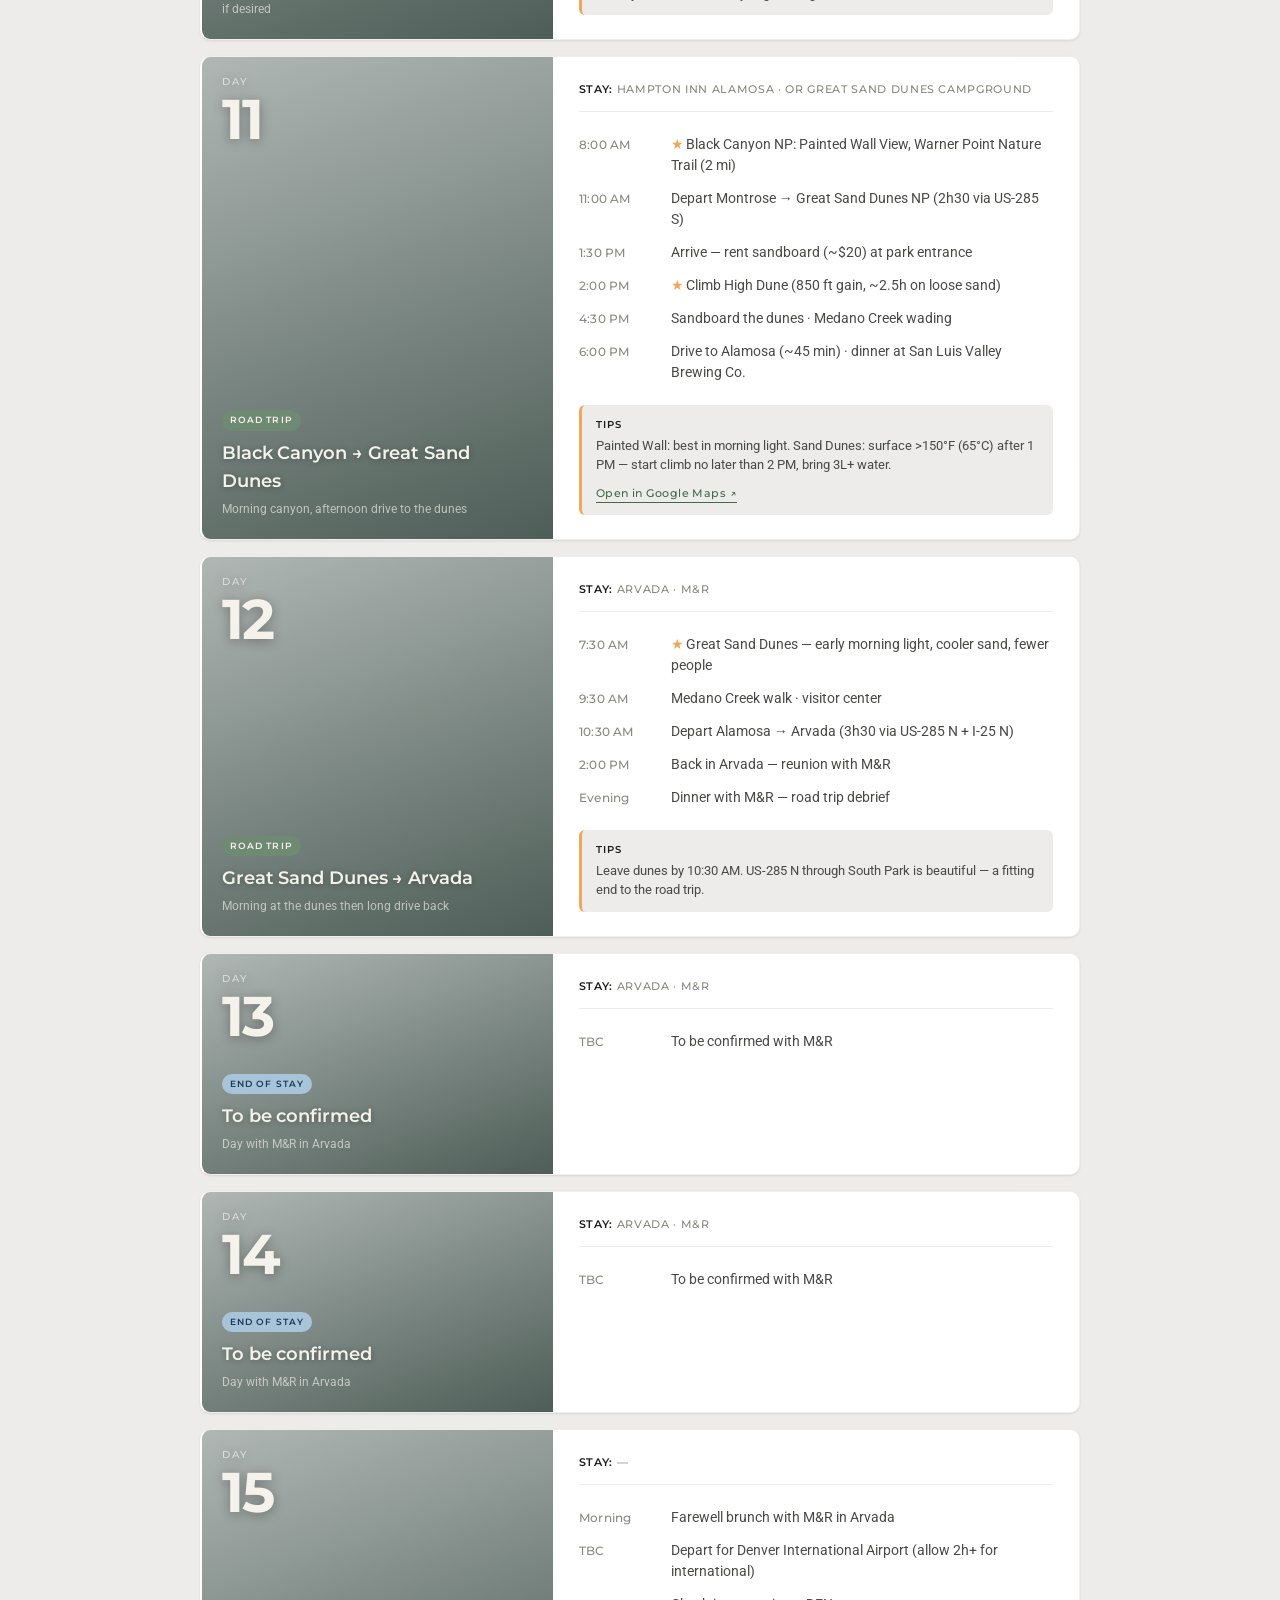
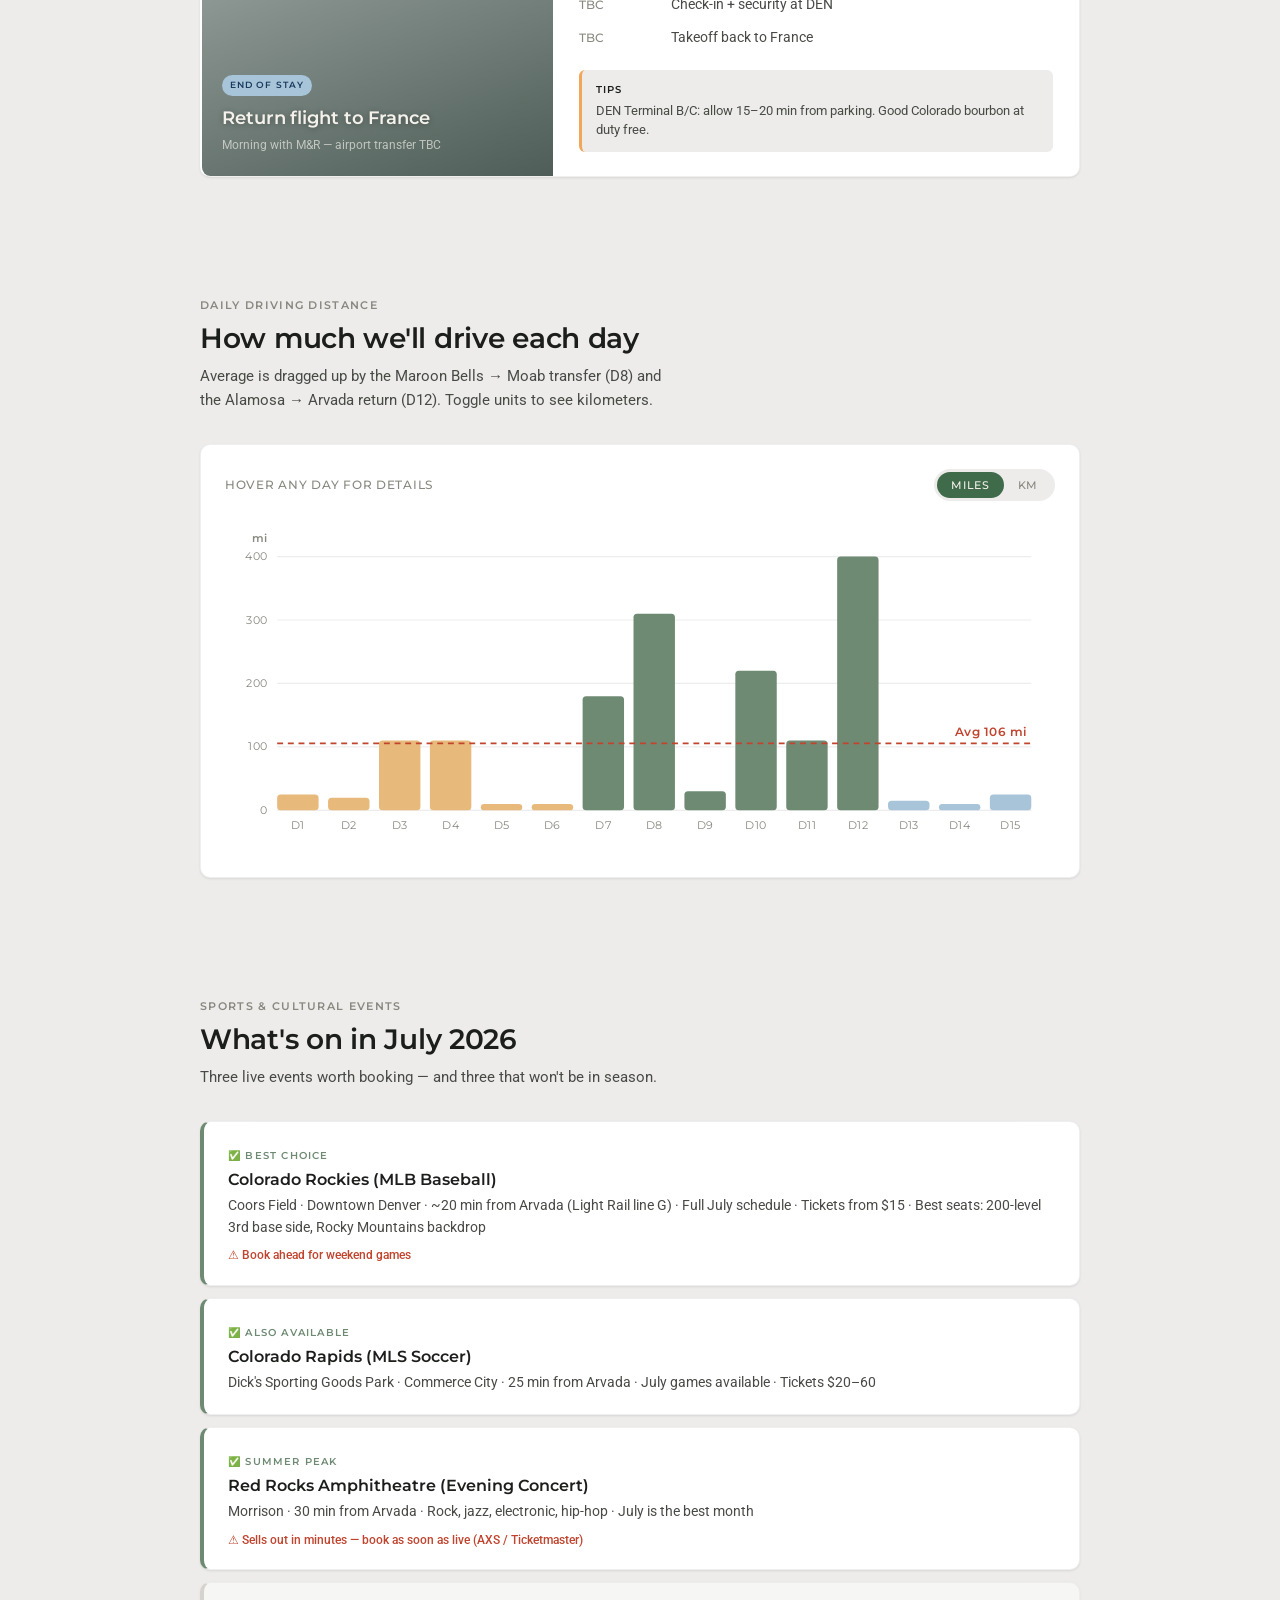
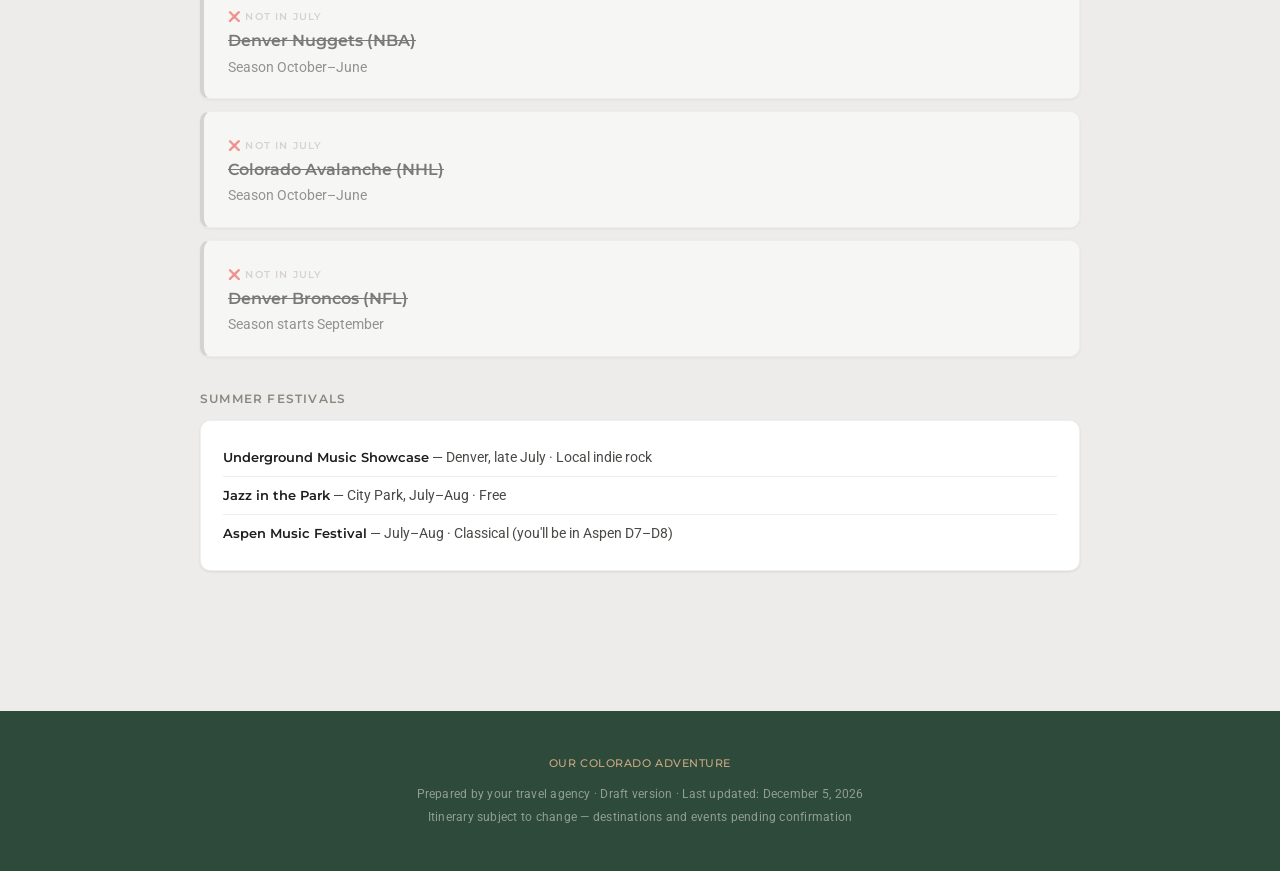
==== commit 037d1578: "Add files via upload" ====
--- a/itinerary.html
+++ b/itinerary.html
@@ -53,21 +53,6 @@
       <p class="section-sub">Six days based in Arvada with M&amp;R, a six-day road trip loop through Colorado and Utah, then three final days back in Arvada before flying home.</p>
 
       <div class="overview-card">
-        <div class="overview-legend">
-          <div class="overview-legend-item">
-            <span class="legend-swatch" style="background: var(--color-phase-arvada);"></span>
-            Arvada with M&amp;R
-          </div>
-          <div class="overview-legend-item">
-            <span class="legend-swatch" style="background: var(--color-phase-rt);"></span>
-            Road trip
-          </div>
-          <div class="overview-legend-item">
-            <span class="legend-swatch" style="background: var(--color-phase-fin);"></span>
-            End of stay
-          </div>
-        </div>
-
         <div class="timeline-strip-wrap">
           <!-- Above-strip annotations -->
           <div class="timeline-annotation timeline-annotation--above" style="left: 3.33%;">
@@ -108,6 +93,21 @@
             <span class="conn"></span>
             <span class="label">Fly home</span>
             <span class="sub">5:00 PM</span>
+          </div>
+        </div>
+
+        <div class="overview-legend">
+          <div class="overview-legend-item">
+            <span class="legend-swatch" style="background: var(--color-phase-arvada);"></span>
+            Arvada with M&amp;R
+          </div>
+          <div class="overview-legend-item">
+            <span class="legend-swatch" style="background: var(--color-phase-rt);"></span>
+            Road trip
+          </div>
+          <div class="overview-legend-item">
+            <span class="legend-swatch" style="background: var(--color-phase-fin);"></span>
+            End of stay
           </div>
         </div>
       </div>
--- a/css/itinerary.css
+++ b/css/itinerary.css
@@ -50,15 +50,17 @@
   border: 1px solid var(--color-card-border);
   border-radius: var(--radius-card);
   box-shadow: var(--shadow-card);
-  padding: 20px 24px 28px;
+  padding: 24px 24px 24px;
 }
 
 .overview-legend {
   display: flex;
-  gap: 20px;
+  gap: 24px;
   justify-content: center;
   flex-wrap: wrap;
-  margin-bottom: 36px;
+  margin-top: 24px;
+  padding-top: 20px;
+  border-top: 1px solid var(--color-divider);
 }
 
 .overview-legend-item {
@@ -82,7 +84,8 @@
 .timeline-strip-wrap {
   position: relative;
   margin: 0 60px;
-  padding: 36px 0 40px;
+  /* Reserve vertical space for above and below annotations (~50px each side + breathing) */
+  padding: 60px 0 60px;
 }
 
 .timeline-strip {
@@ -103,31 +106,50 @@
 .timeline-segment.phase-rt     { background: var(--color-phase-rt); }
 .timeline-segment.phase-fin    { background: var(--color-phase-fin); }
 
+/* ── Annotations ─────────────────────────────────────────────────────
+   Annotations are absolutely positioned relative to .timeline-strip-wrap.
+   We use top/bottom values that anchor them within the wrap's padding zone,
+   so they never extend outside the card.
+*/
 .timeline-annotation {
   position: absolute;
   transform: translateX(-50%);
   text-align: center;
-  width: 100px;
+  width: 110px;
   display: flex;
   flex-direction: column;
   align-items: center;
-}
-
+  pointer-events: none;
+}
+
+/* Above: occupies the top padding zone of the wrap.
+   Annotation top = 0; bottom of conn touches the strip top (which is at padding-top). */
 .timeline-annotation--above {
-  bottom: calc(100% + 6px);
-}
-
+  top: 0;
+  bottom: auto;
+  height: 60px; /* matches padding-top */
+  flex-direction: column; /* label, sub, conn — conn at bottom (touches strip) */
+  justify-content: flex-start;
+}
+
+/* Below: occupies the bottom padding zone of the wrap.
+   Annotation bottom = 0; top of conn touches the strip bottom. */
 .timeline-annotation--below {
-  top: calc(100% + 6px);
+  bottom: 0;
+  top: auto;
+  height: 60px;
+  flex-direction: column-reverse; /* visual: conn at top (touches strip), then label, then sub */
+  justify-content: flex-start;
 }
 
 .timeline-annotation .conn {
   display: block;
   width: 1px;
-  height: 14px;
   background: var(--color-text-muted);
-  margin: 0 auto;
-  opacity: 0.5;
+  opacity: 0.55;
+  flex: 1; /* fills the remaining vertical space, reaching the strip */
+  min-height: 14px;
+  margin: 0;
 }
 
 .timeline-annotation--above .conn { margin-top: 4px; }
@@ -135,10 +157,11 @@
 
 .timeline-annotation .label {
   font-family: var(--font-display);
-  font-size: 10px;
+  font-size: 10.5px;
   font-weight: 600;
   color: var(--color-text-primary);
   letter-spacing: 0.02em;
+  line-height: 1.2;
   display: block;
 }
 
@@ -146,26 +169,25 @@
   font-family: var(--font-body);
   font-size: 10px;
   color: var(--color-text-muted);
+  line-height: 1.2;
   display: block;
   margin-top: 2px;
 }
 
 @media (max-width: 600px) {
   .timeline-strip-wrap {
-    margin: 0 30px;
+    margin: 0 24px;
   }
   .timeline-annotation {
-    width: 70px;
+    width: 78px;
   }
-  .timeline-annotation .label,
-  .timeline-annotation .sub {
-    font-size: 9px;
-  }
+  .timeline-annotation .label { font-size: 9.5px; }
+  .timeline-annotation .sub   { font-size: 9px; }
 }
 
 @media (max-width: 480px) {
   .timeline-annotation--below { display: none; }
-  .timeline-strip-wrap { padding: 36px 0 16px; }
+  .timeline-strip-wrap { padding: 60px 0 16px; }
 }
 
 /* ── SVG MAP ──────────────────────────────────────────────────────── */
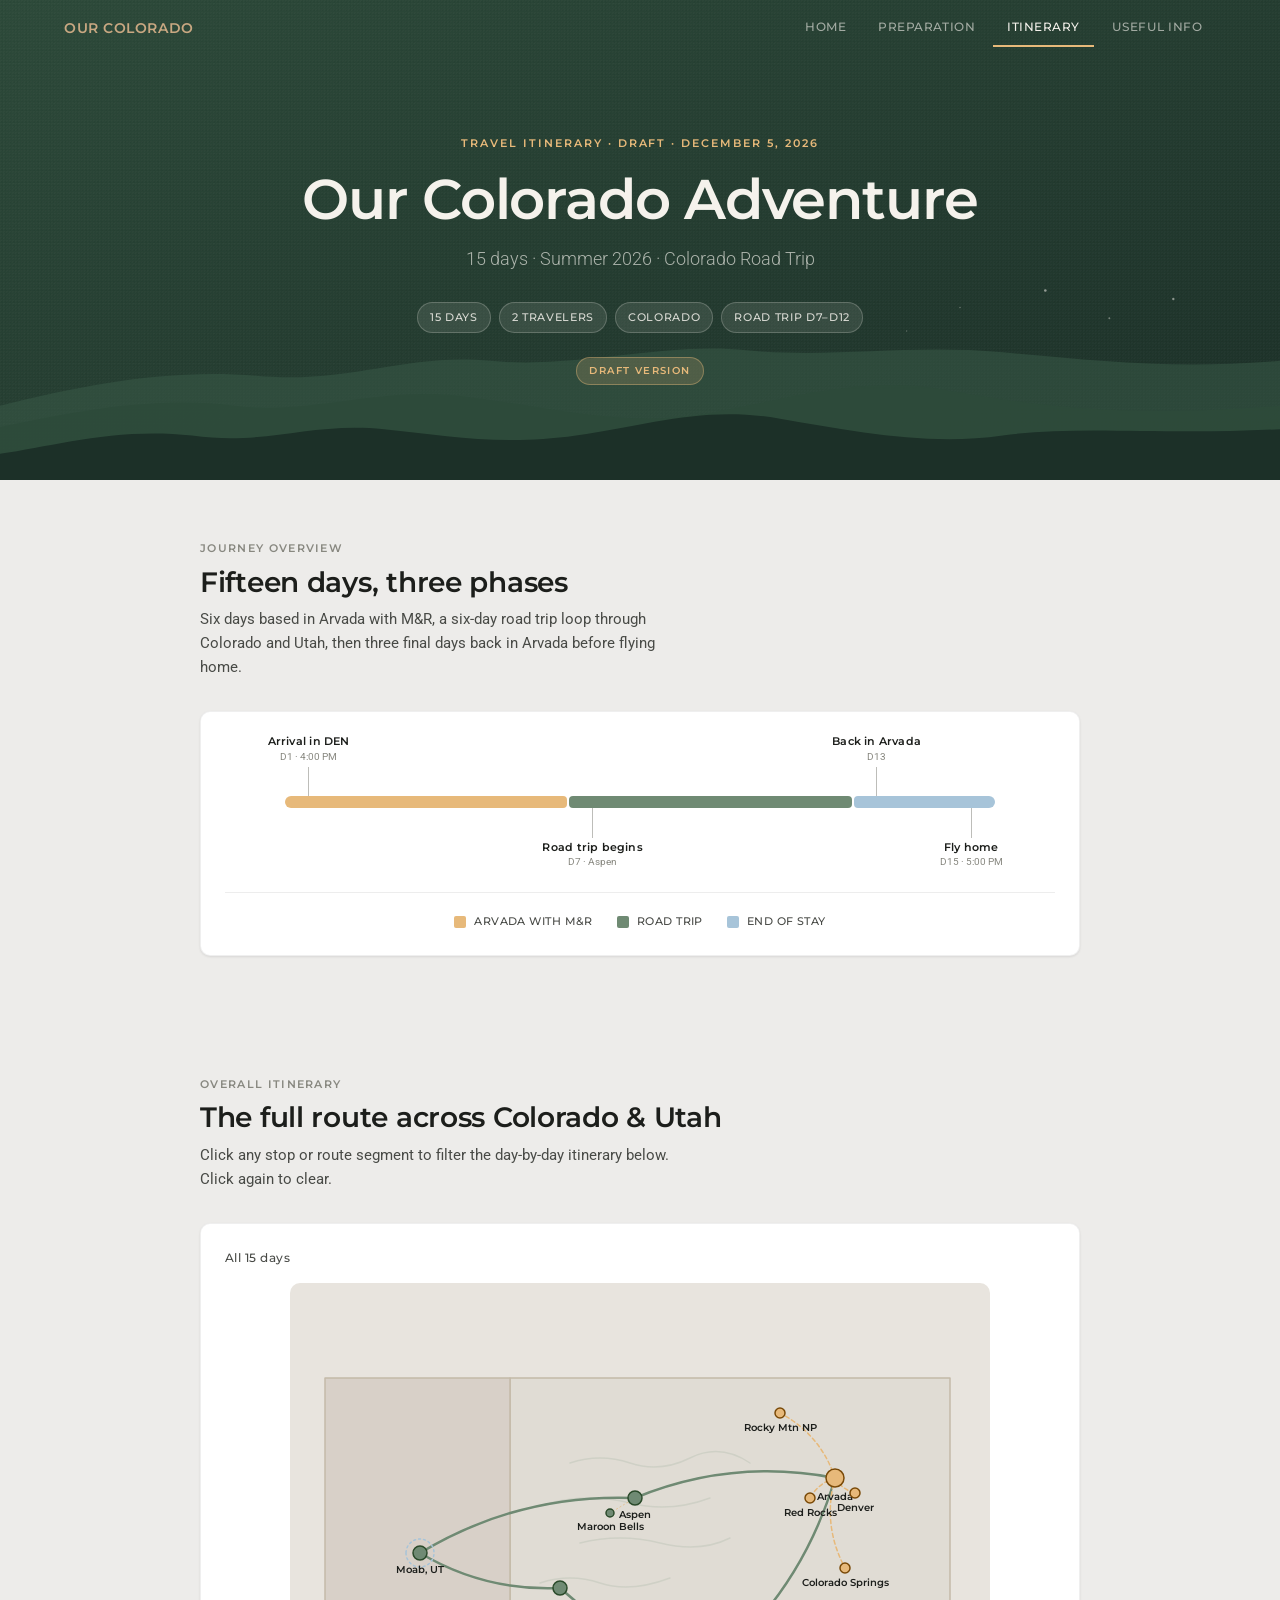
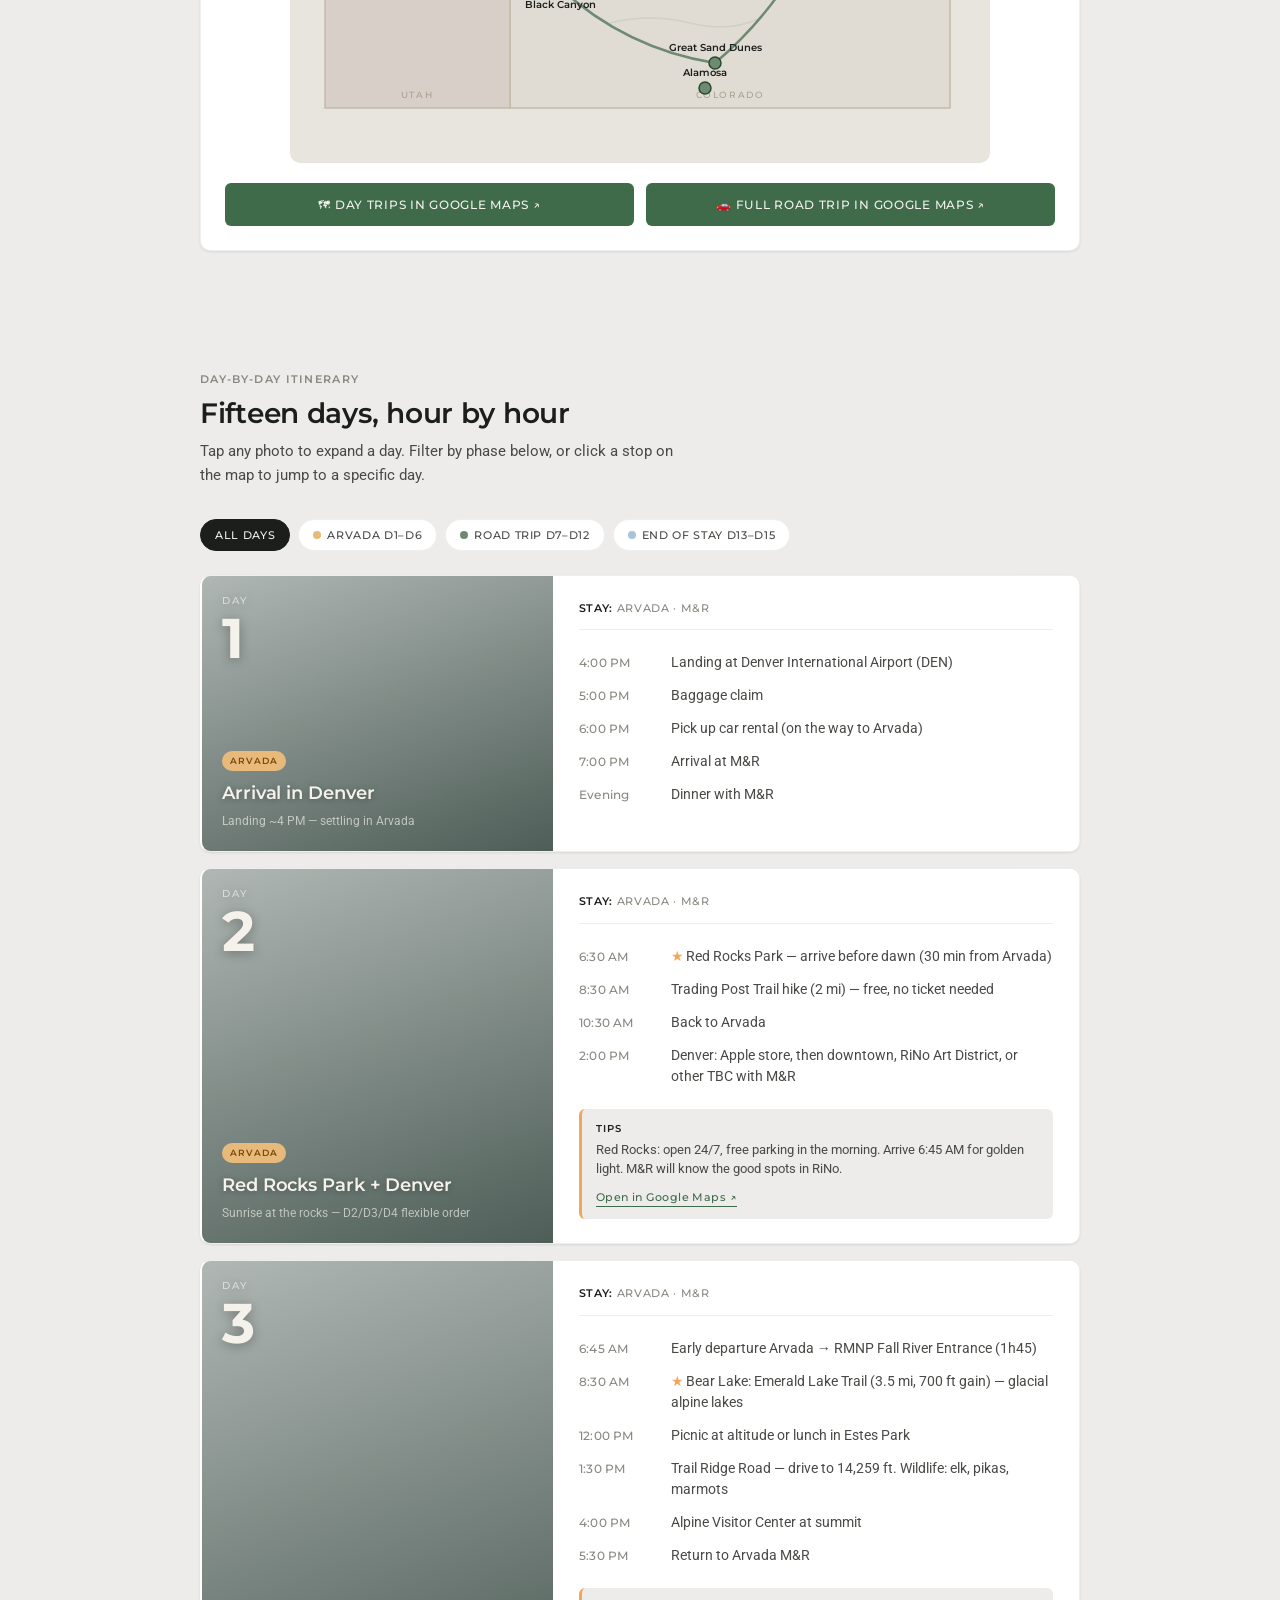
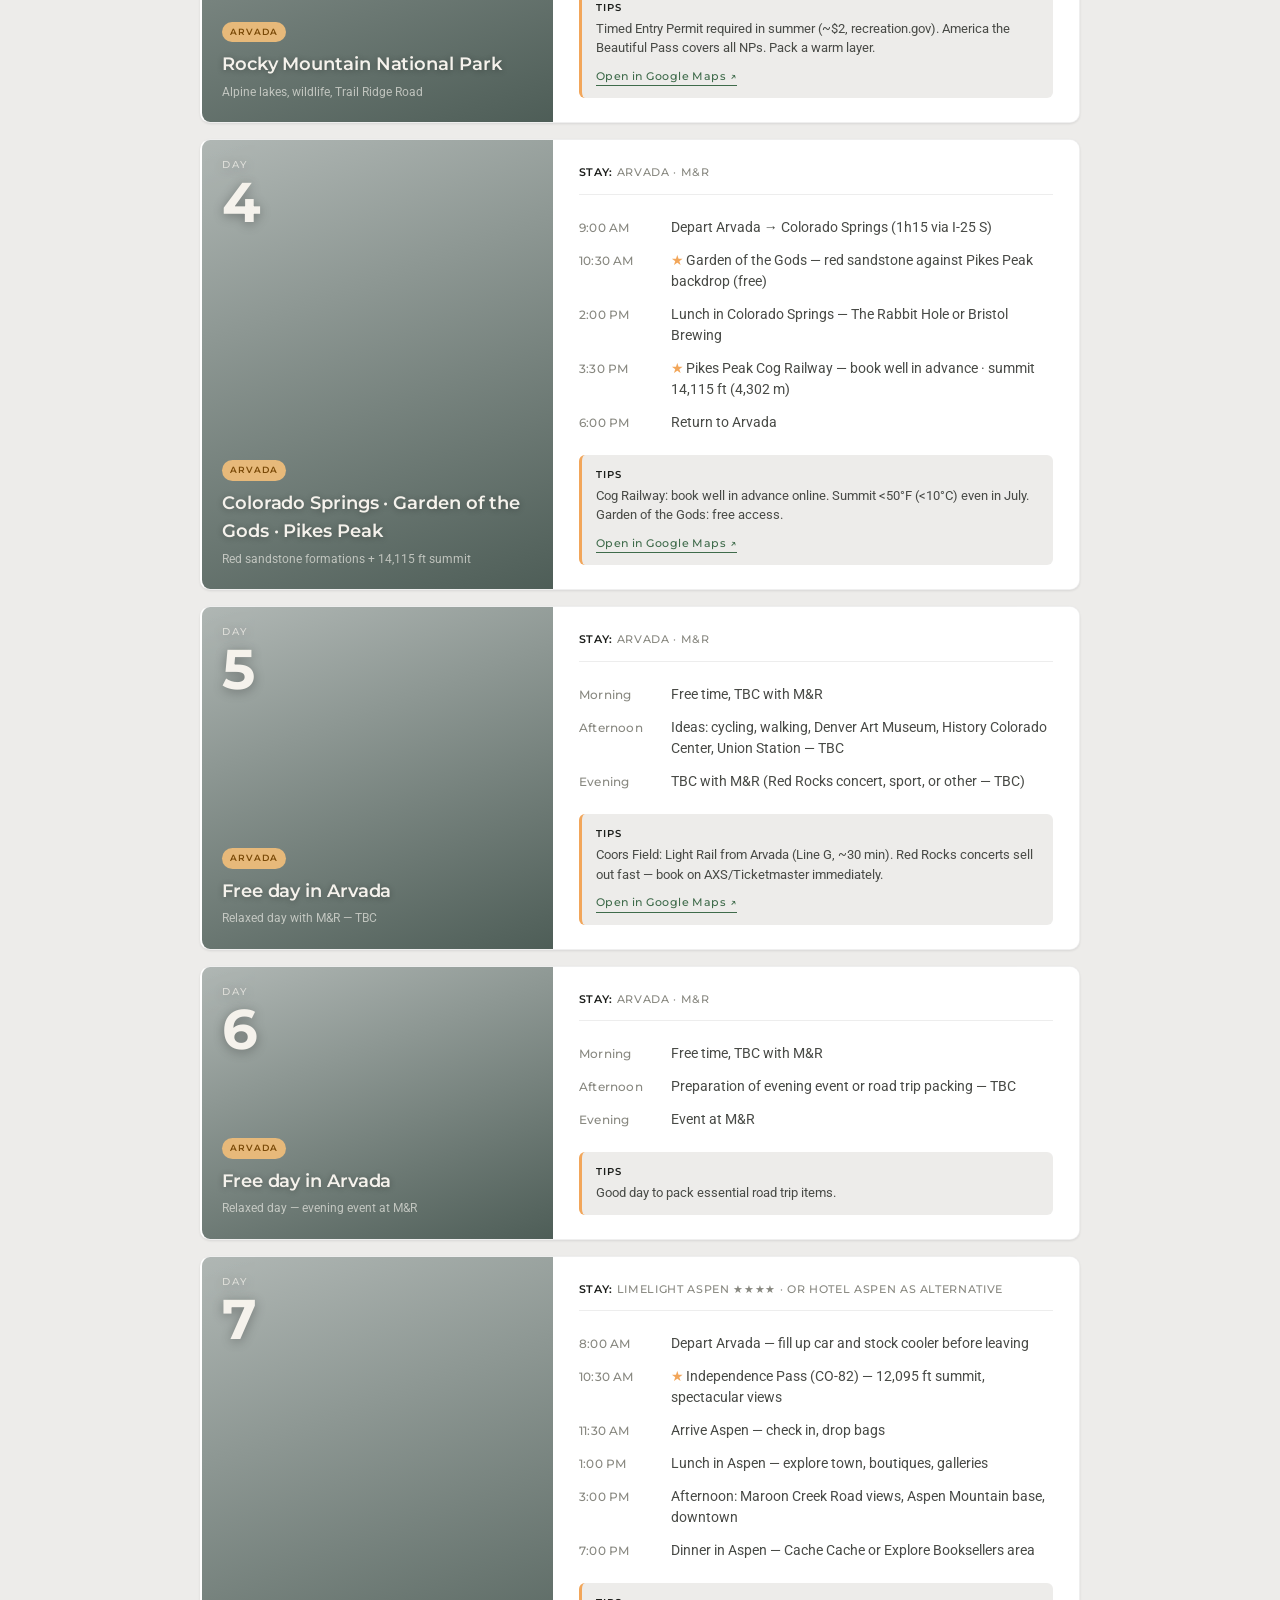
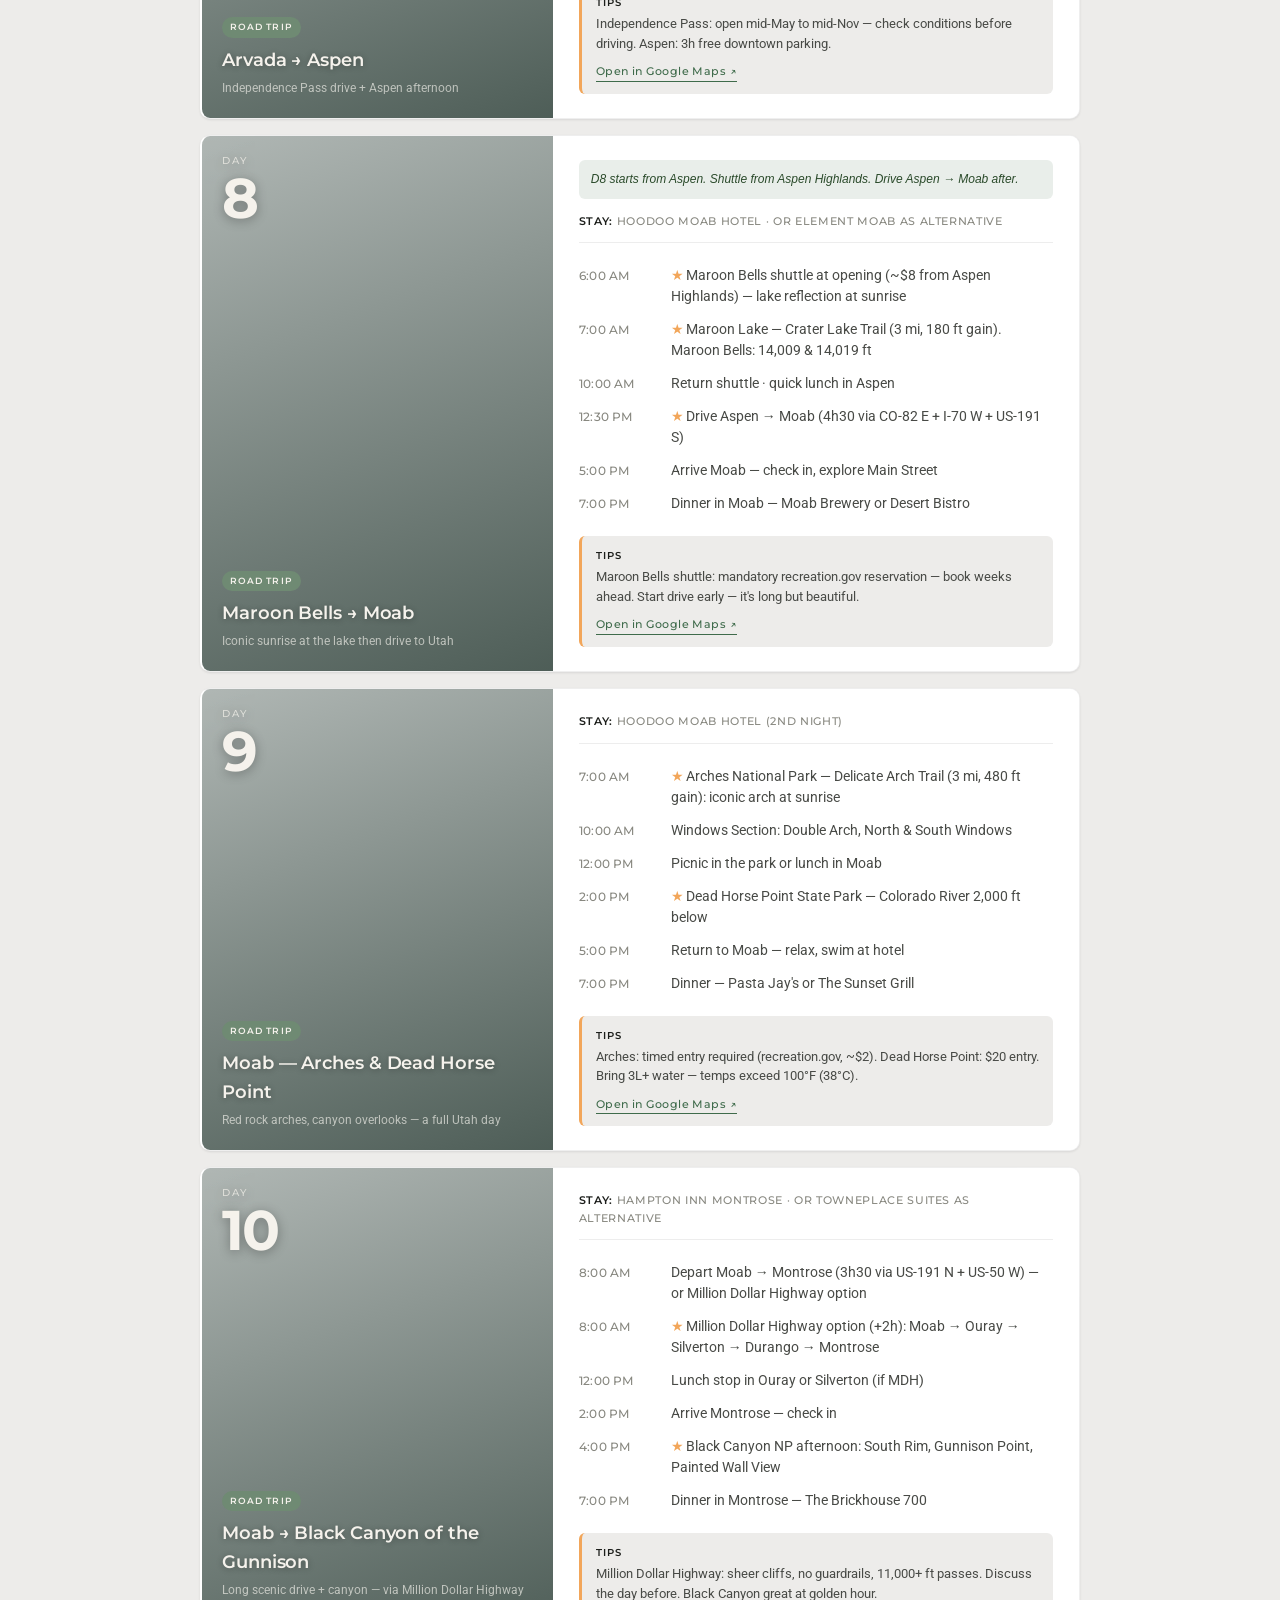
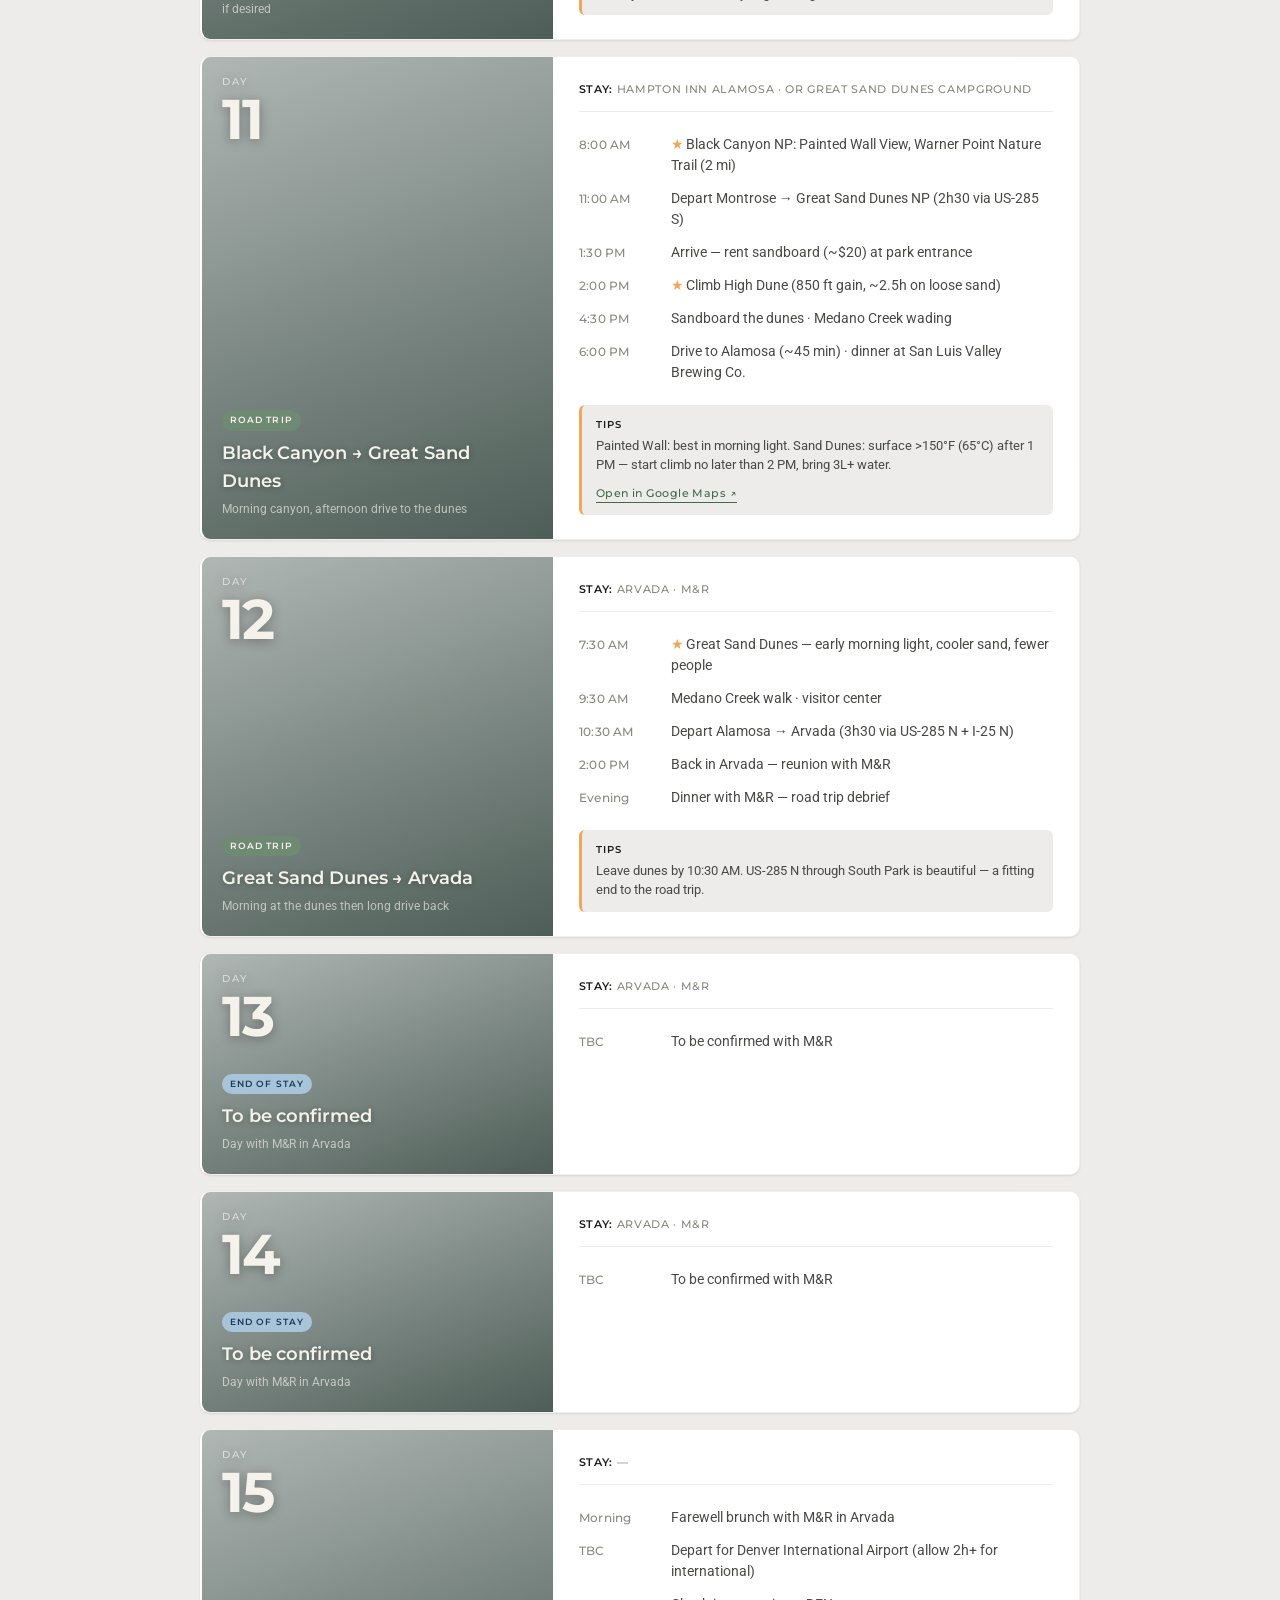
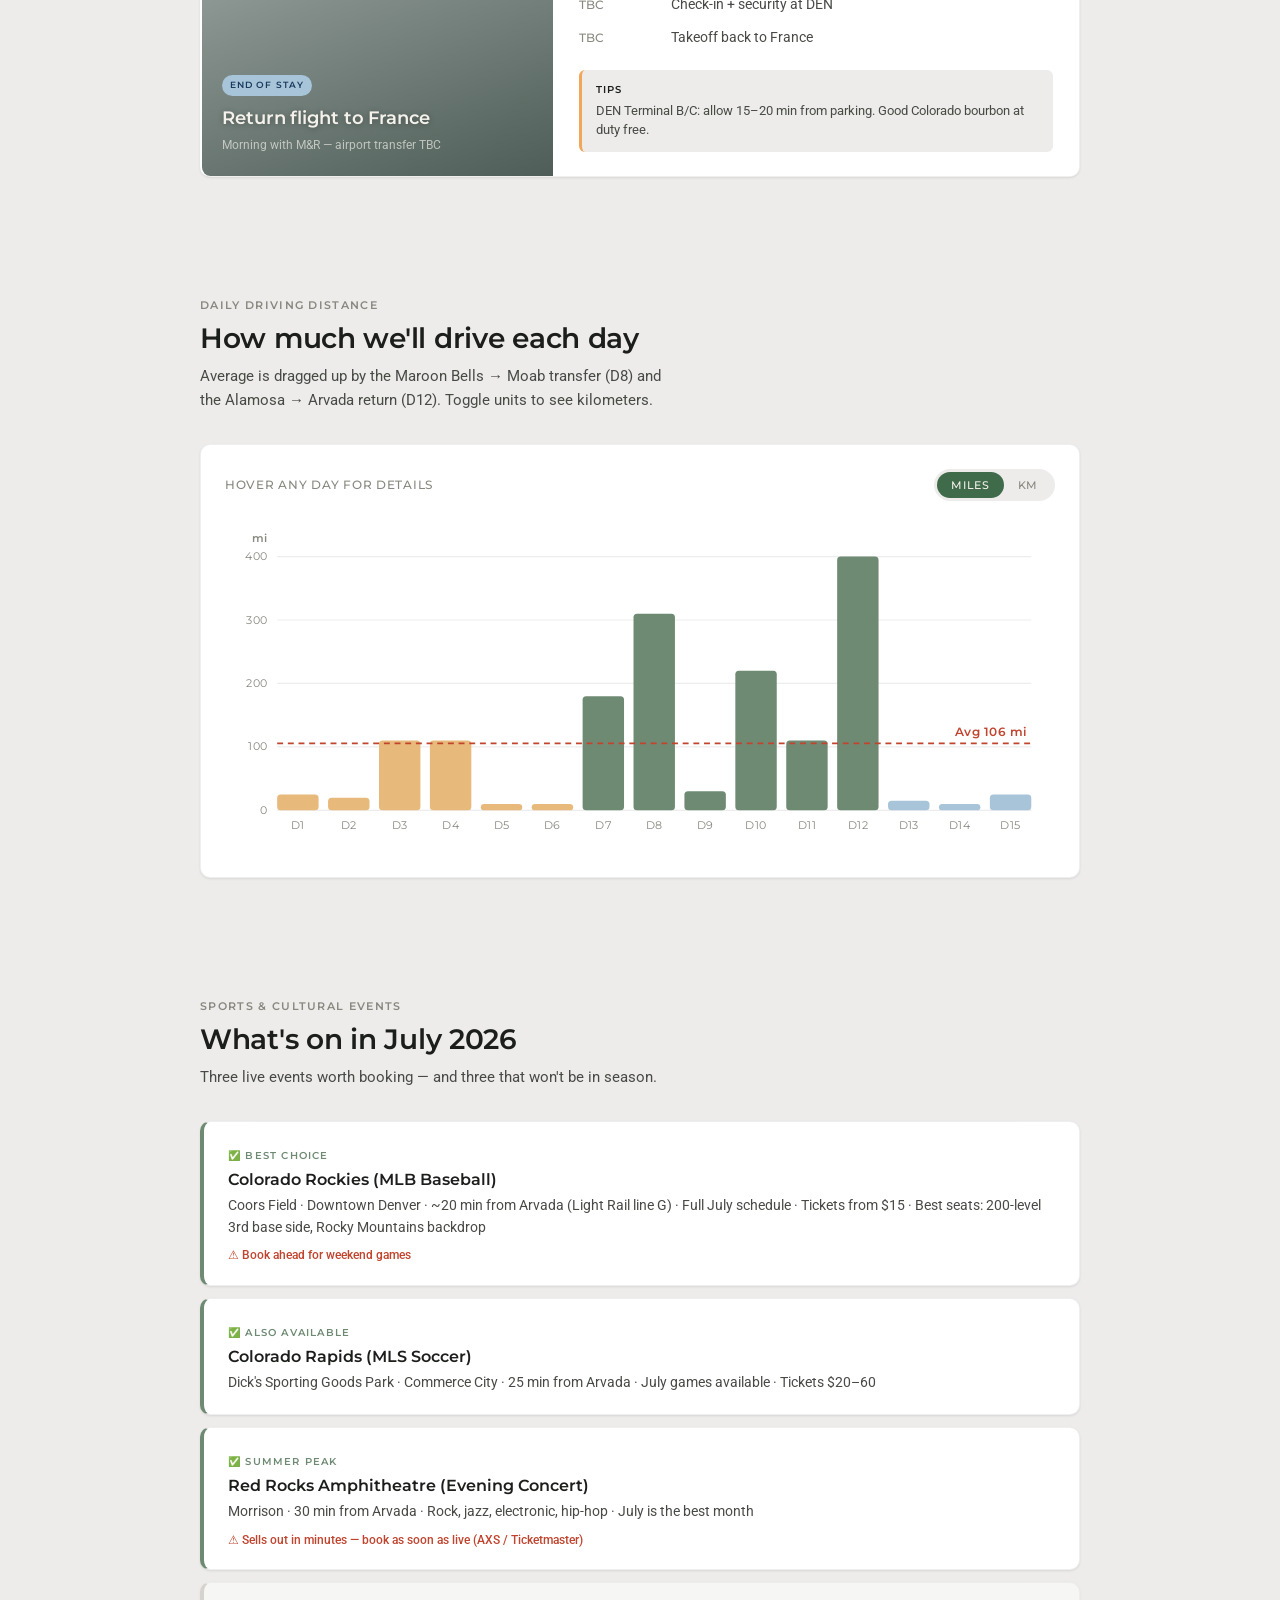
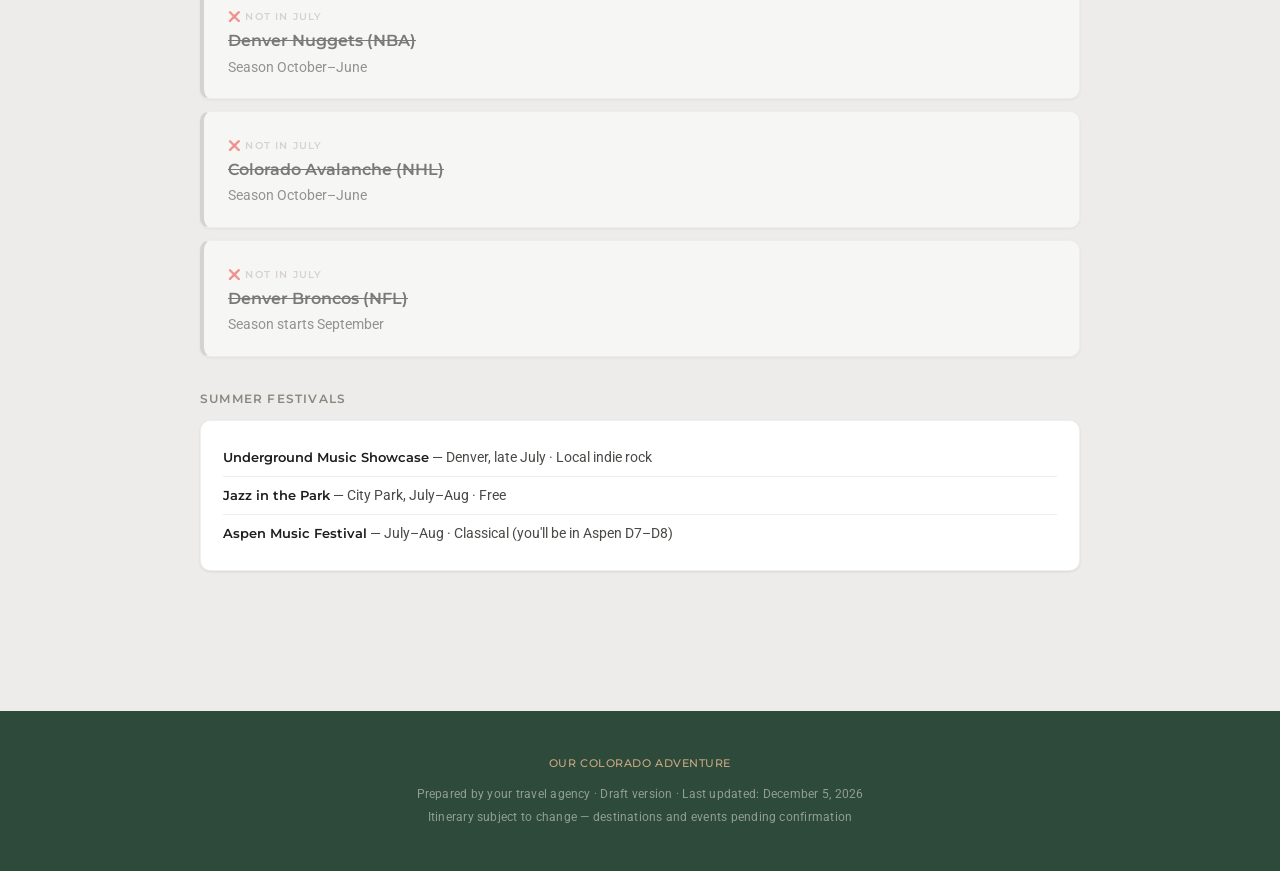
==== commit cf3ca211: "Add files via upload" ====
--- a/itinerary.html
+++ b/itinerary.html
@@ -54,15 +54,10 @@
 
       <div class="overview-card">
         <div class="timeline-strip-wrap">
-          <!-- Above-strip annotations -->
+          <!-- Above-strip annotations: Arrival (D1) + Back in Arvada (D13) -->
           <div class="timeline-annotation timeline-annotation--above" style="left: 3.33%;">
-            <span class="label">Arrival · DEN</span>
-            <span class="sub">4:00 PM</span>
-            <span class="conn"></span>
-          </div>
-          <div class="timeline-annotation timeline-annotation--above" style="left: 43.33%;">
-            <span class="label">Road trip</span>
-            <span class="sub">begins · Aspen</span>
+            <span class="label">Arrival in DEN</span>
+            <span class="sub">D1 · 4:00 PM</span>
             <span class="conn"></span>
           </div>
           <div class="timeline-annotation timeline-annotation--above" style="left: 83.33%;">
@@ -78,21 +73,16 @@
             <div class="timeline-segment phase-fin" style="flex: 3;"></div>
           </div>
 
-          <!-- Below-strip annotations -->
-          <div class="timeline-annotation timeline-annotation--below" style="left: 3.33%;">
-            <span class="conn"></span>
-            <span class="label">Car rental pick-up</span>
-            <span class="sub">D1 evening</span>
-          </div>
+          <!-- Below-strip annotations: Road trip begins (D7) + Fly home (D15) -->
           <div class="timeline-annotation timeline-annotation--below" style="left: 43.33%;">
             <span class="conn"></span>
-            <span class="label">Aspen hotel · D7</span>
-            <span class="sub">Limelight Aspen</span>
+            <span class="label">Road trip begins</span>
+            <span class="sub">D7 · Aspen</span>
           </div>
           <div class="timeline-annotation timeline-annotation--below" style="left: 96.67%;">
             <span class="conn"></span>
             <span class="label">Fly home</span>
-            <span class="sub">5:00 PM</span>
+            <span class="sub">D15 · 5:00 PM</span>
           </div>
         </div>
 
--- a/css/itinerary.css
+++ b/css/itinerary.css
@@ -123,22 +123,24 @@
 }
 
 /* Above: occupies the top padding zone of the wrap.
-   Annotation top = 0; bottom of conn touches the strip top (which is at padding-top). */
+   Annotation top = 0; bottom of conn touches the strip top (which is at padding-top).
+   Visual order: label → sub → conn (conn touches the strip below). */
 .timeline-annotation--above {
   top: 0;
   bottom: auto;
   height: 60px; /* matches padding-top */
-  flex-direction: column; /* label, sub, conn — conn at bottom (touches strip) */
+  flex-direction: column; /* DOM: label, sub, conn → visual same */
   justify-content: flex-start;
 }
 
 /* Below: occupies the bottom padding zone of the wrap.
-   Annotation bottom = 0; top of conn touches the strip bottom. */
+   Annotation bottom = 0; top of conn touches the strip bottom.
+   Visual order: conn → label → sub (text sits BELOW the connector). */
 .timeline-annotation--below {
   bottom: 0;
   top: auto;
   height: 60px;
-  flex-direction: column-reverse; /* visual: conn at top (touches strip), then label, then sub */
+  flex-direction: column; /* DOM: conn, label, sub → visual same */
   justify-content: flex-start;
 }
 
@@ -176,18 +178,19 @@
 
 @media (max-width: 600px) {
   .timeline-strip-wrap {
-    margin: 0 24px;
+    margin: 0 16px;
+    padding: 56px 0 56px;
   }
   .timeline-annotation {
-    width: 78px;
+    width: 88px;
+    height: 56px;
   }
-  .timeline-annotation .label { font-size: 9.5px; }
+  .timeline-annotation .label { font-size: 10px; }
   .timeline-annotation .sub   { font-size: 9px; }
-}
-
-@media (max-width: 480px) {
-  .timeline-annotation--below { display: none; }
-  .timeline-strip-wrap { padding: 60px 0 16px; }
+  /* Edge clamps: prevent leftmost/rightmost pins from escaping the card.
+     Override the centered transform so the pin hugs its own edge instead.   */
+  .timeline-annotation[style*="left: 3.33%"]   { transform: translateX(-20%); }
+  .timeline-annotation[style*="left: 96.67%"]  { transform: translateX(-80%); }
 }
 
 /* ── SVG MAP ──────────────────────────────────────────────────────── */
